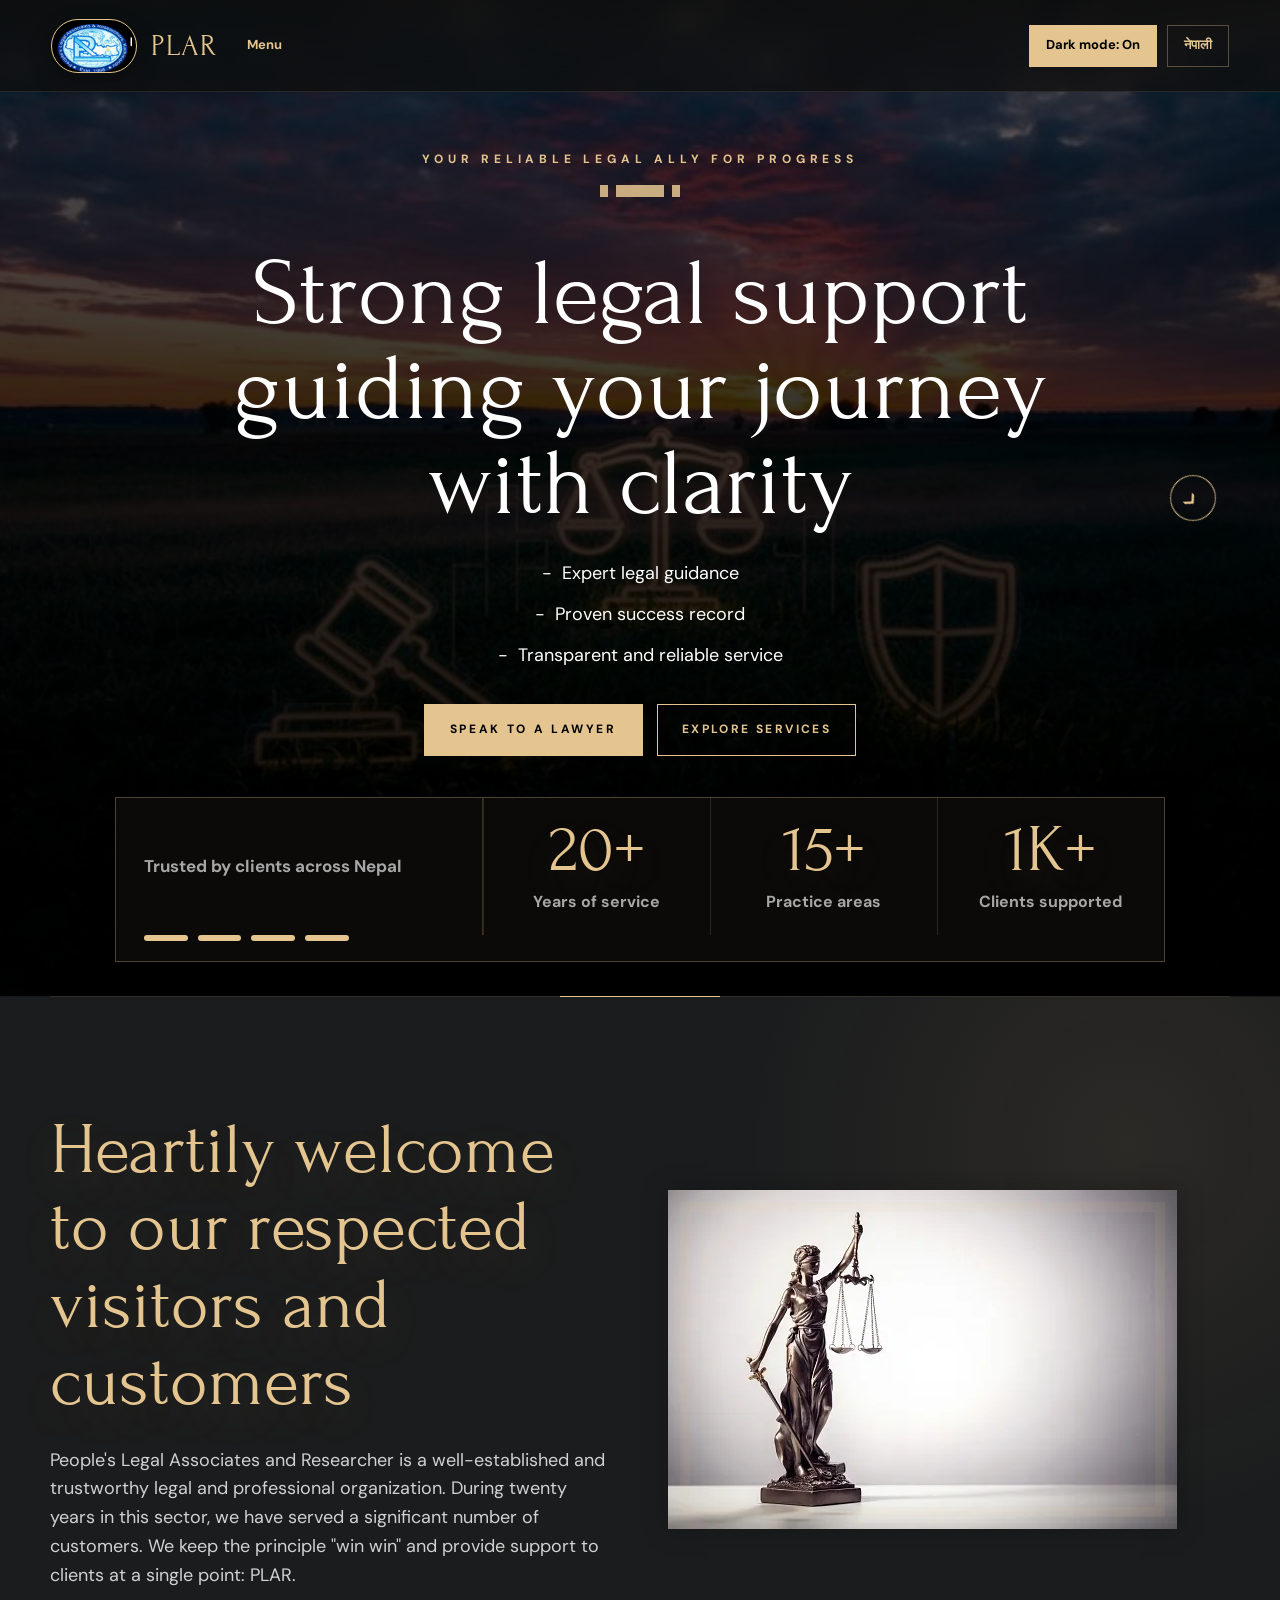
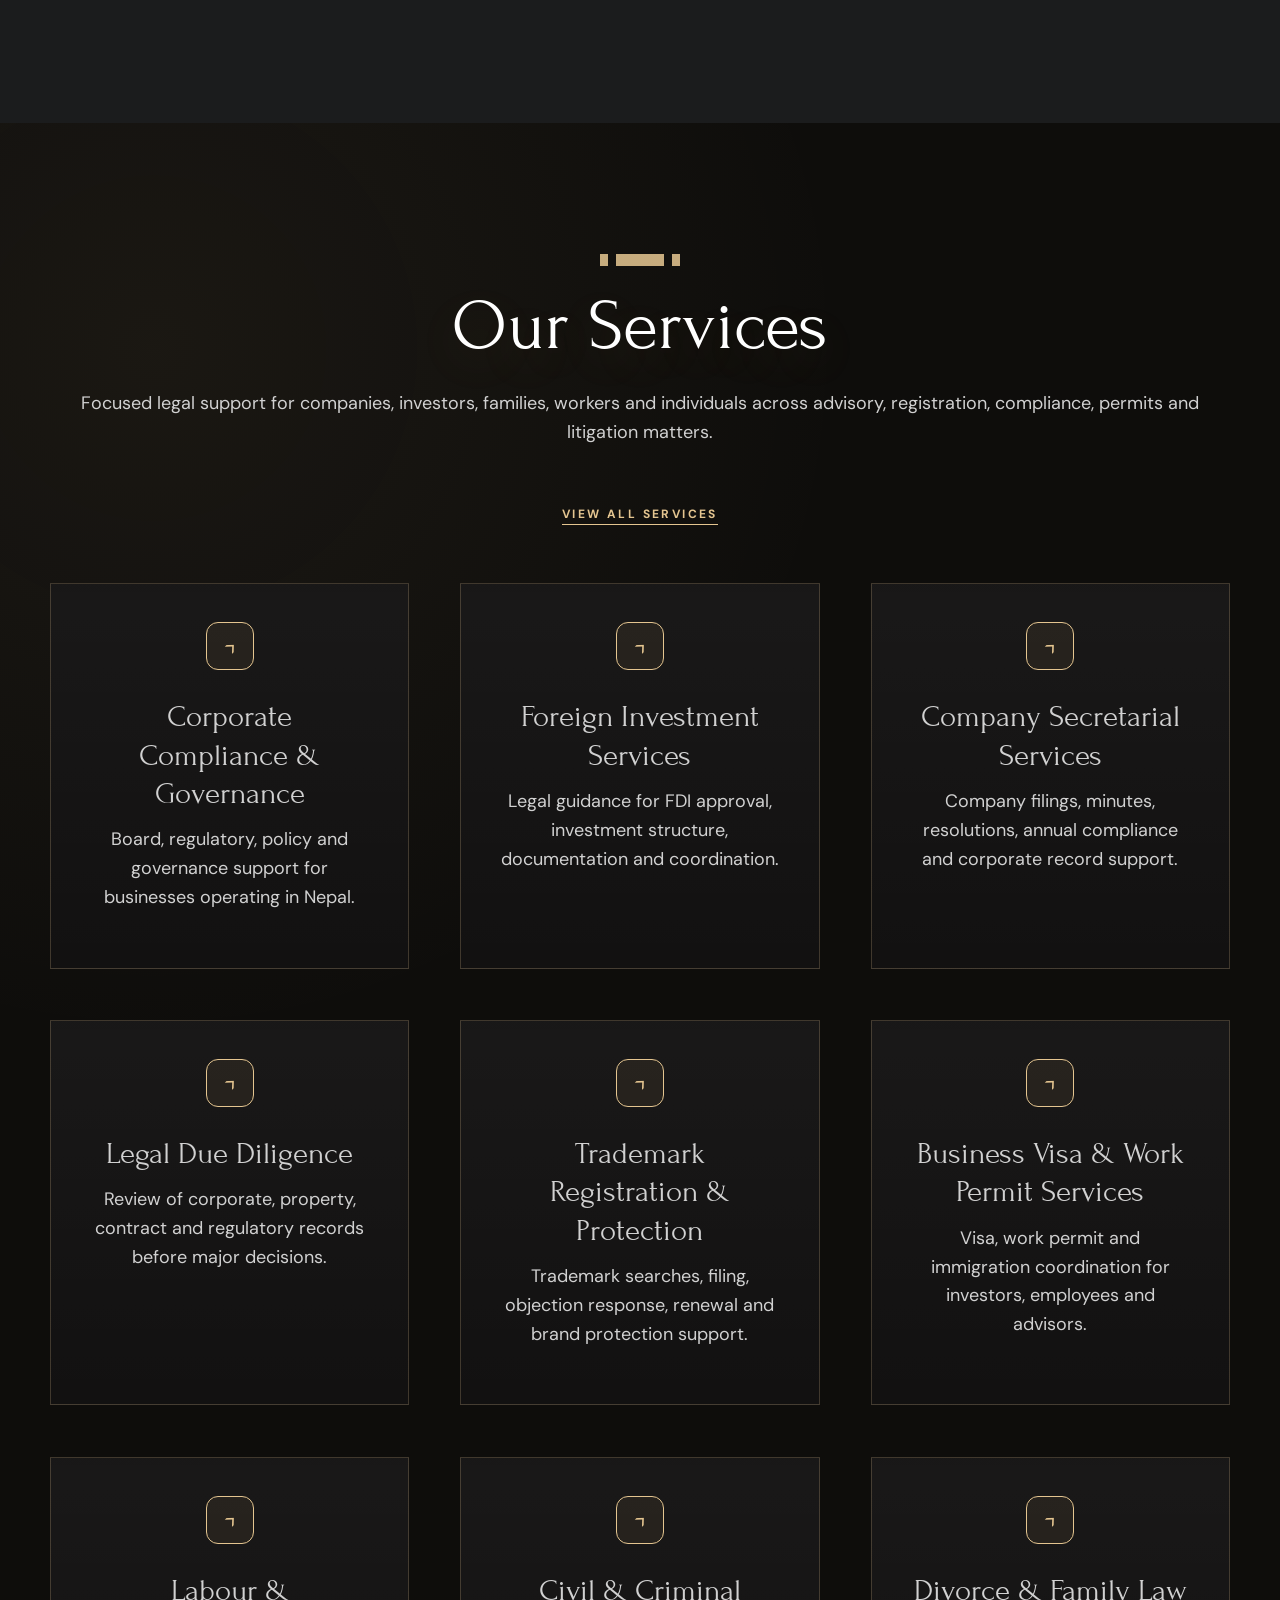
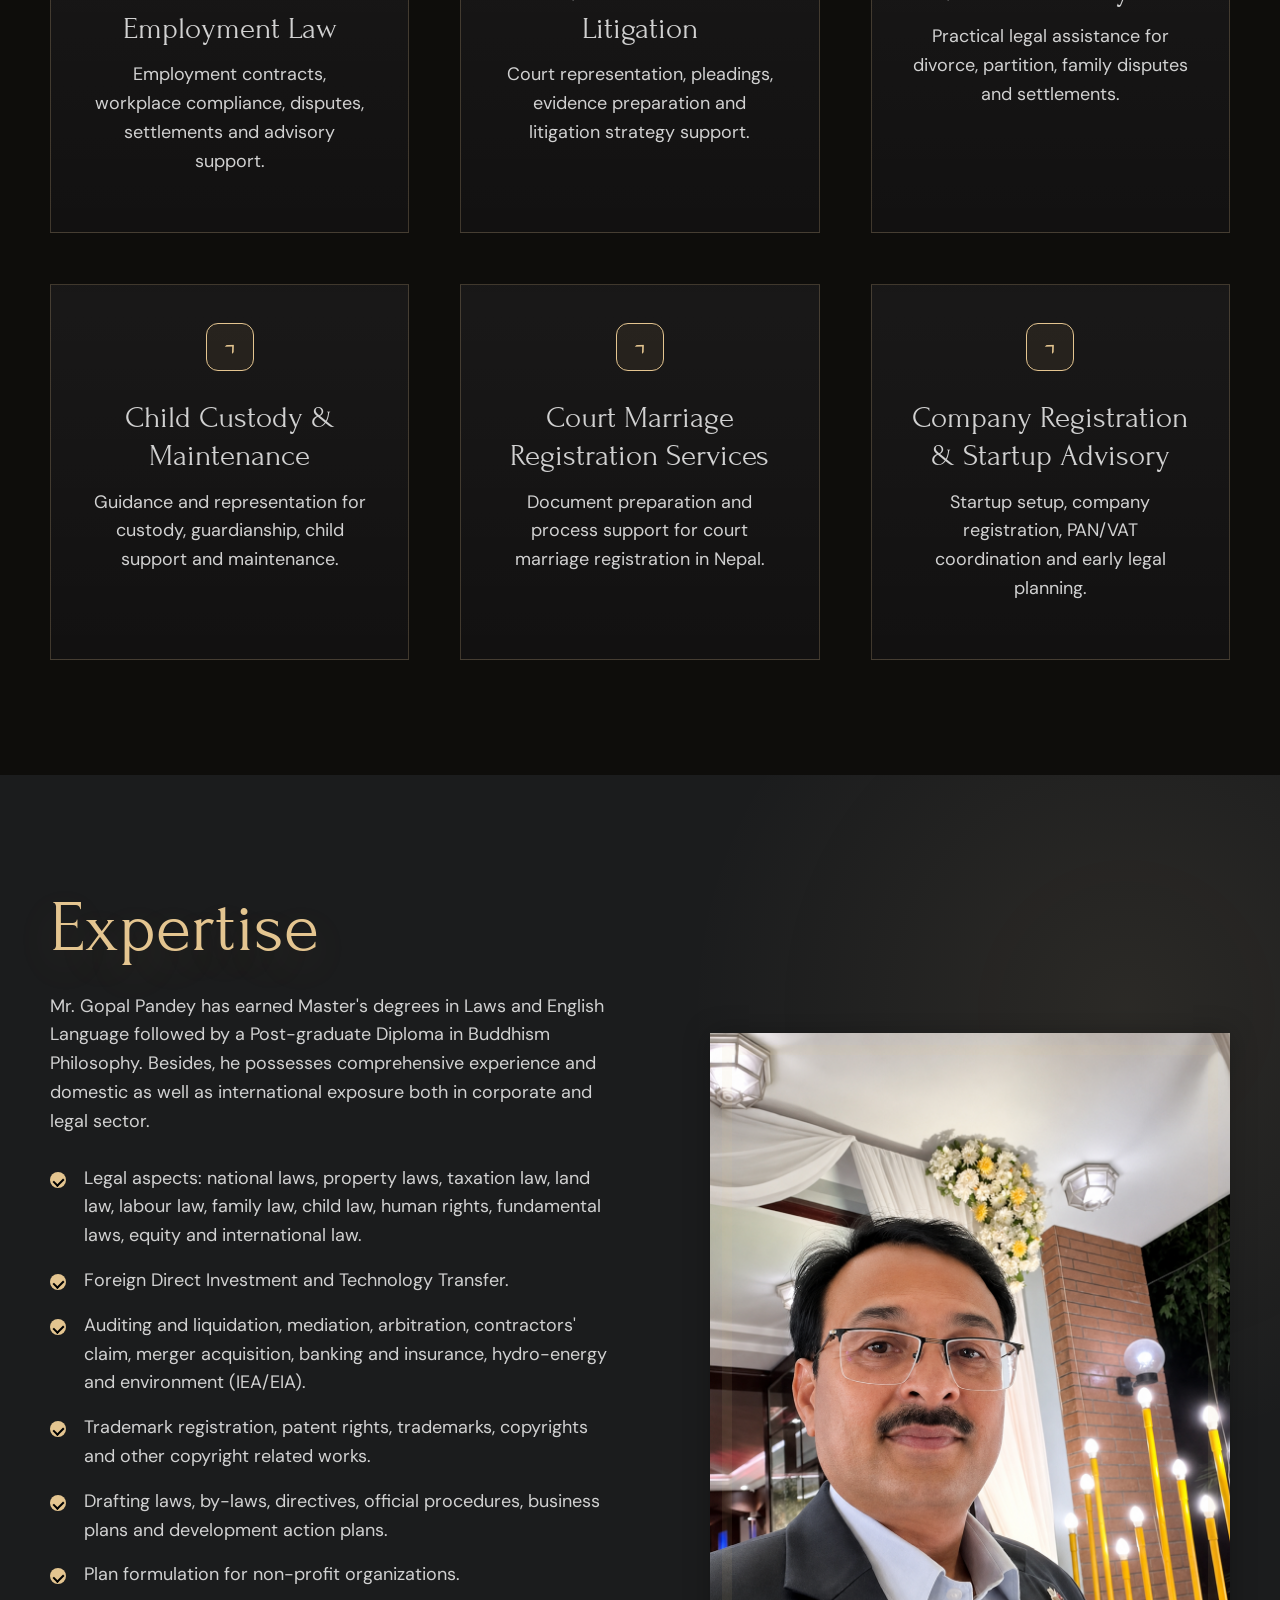
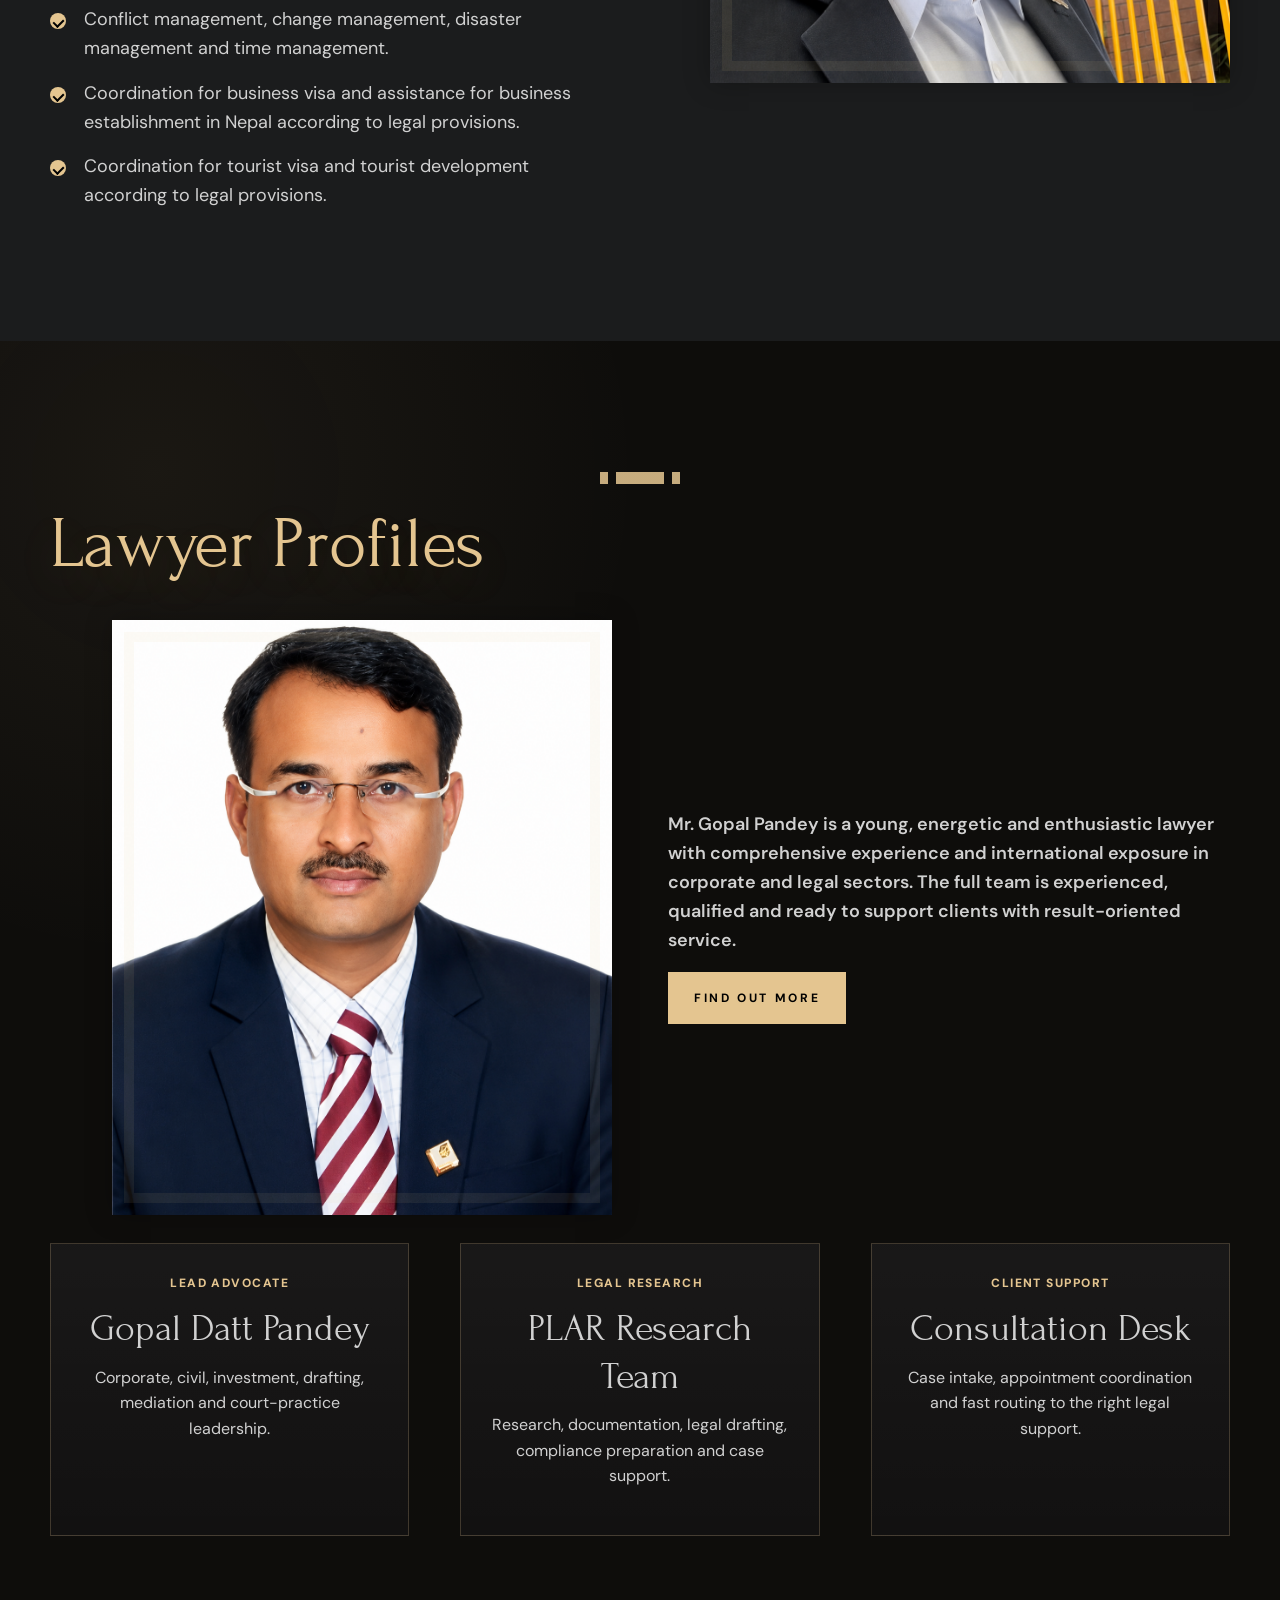
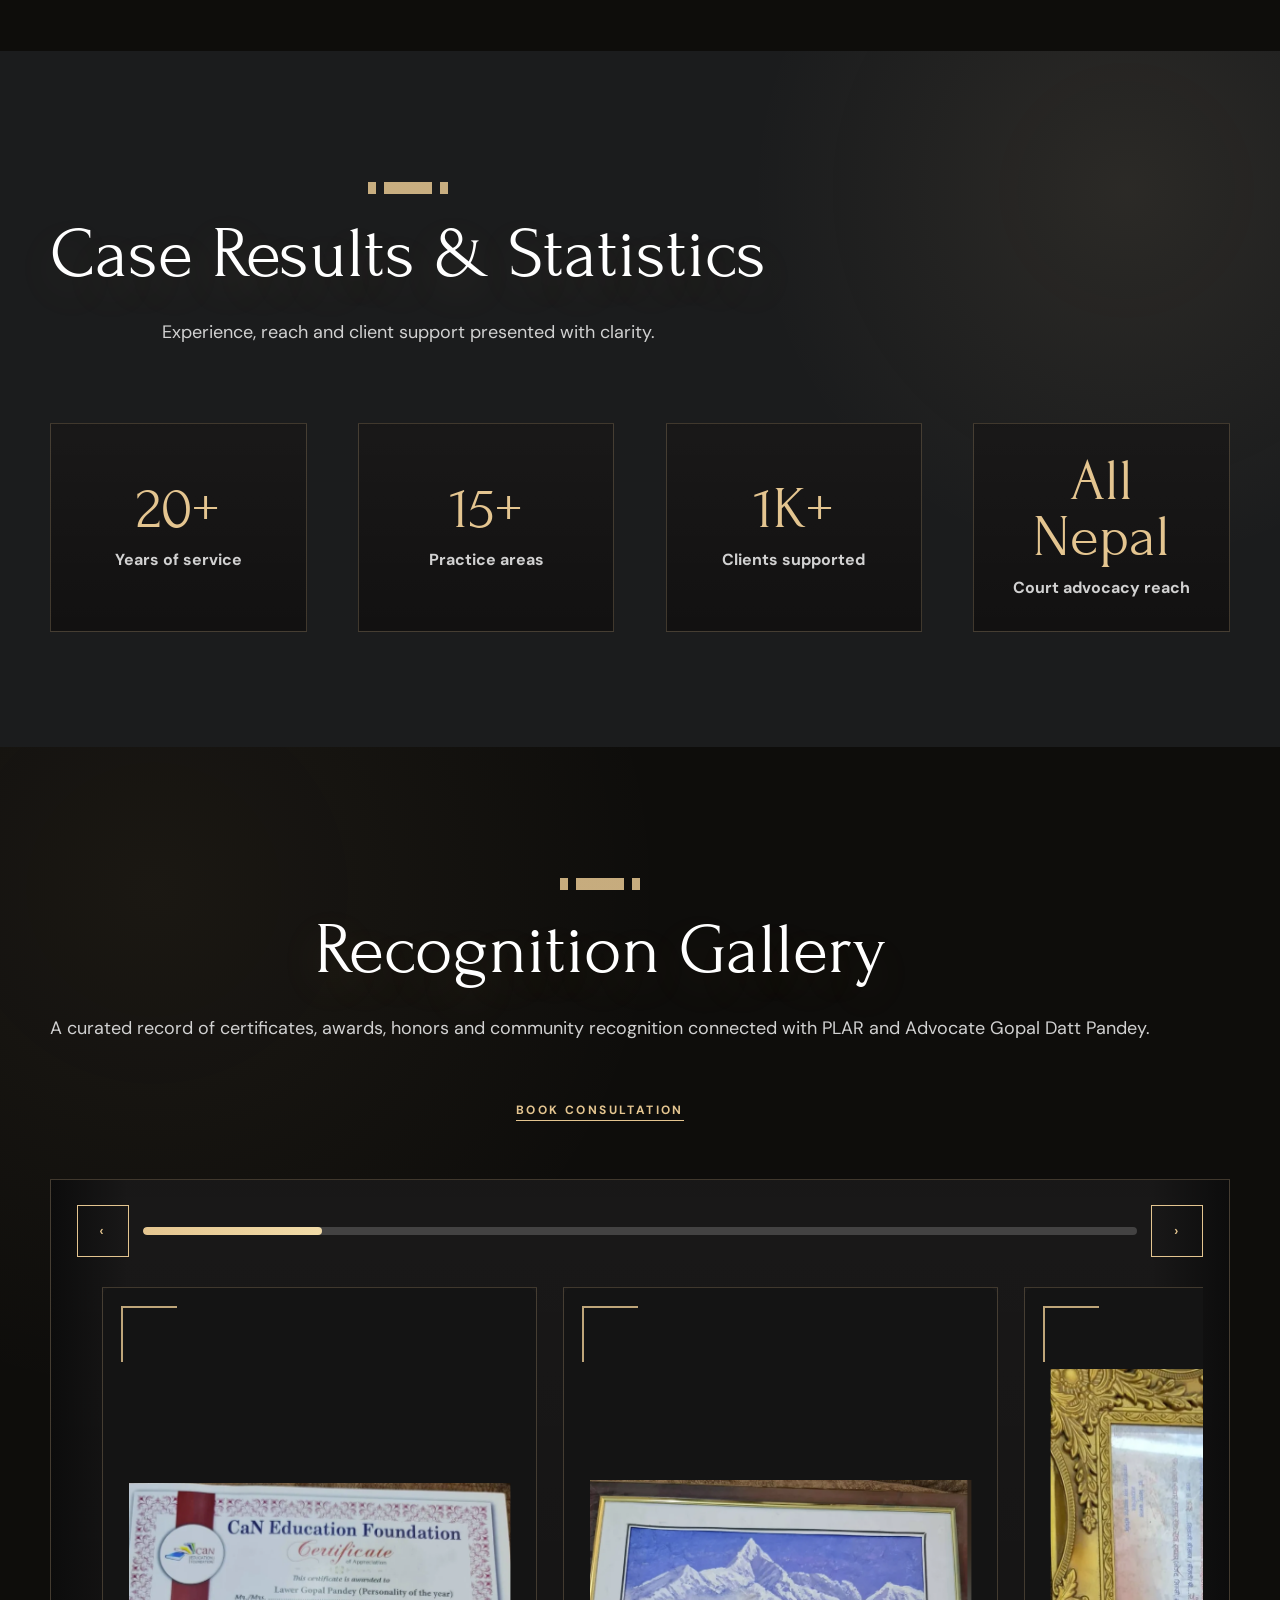
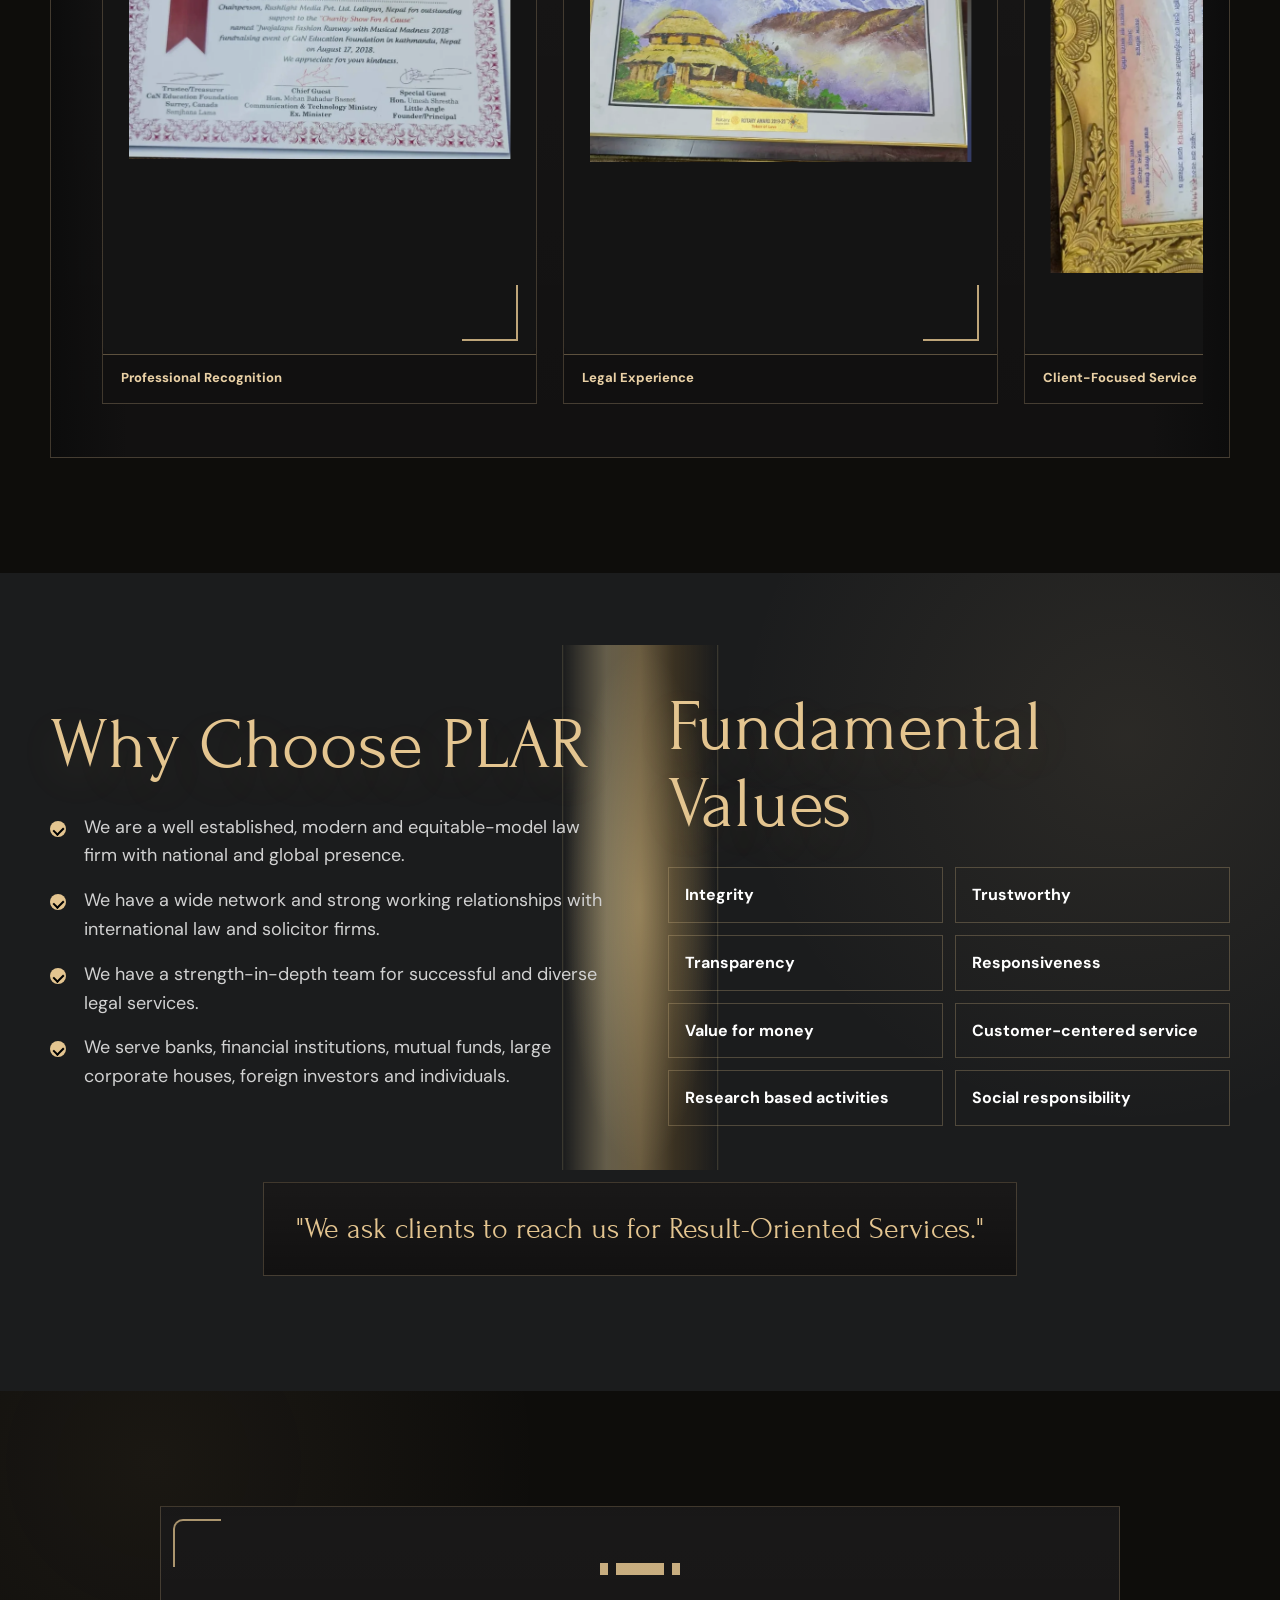
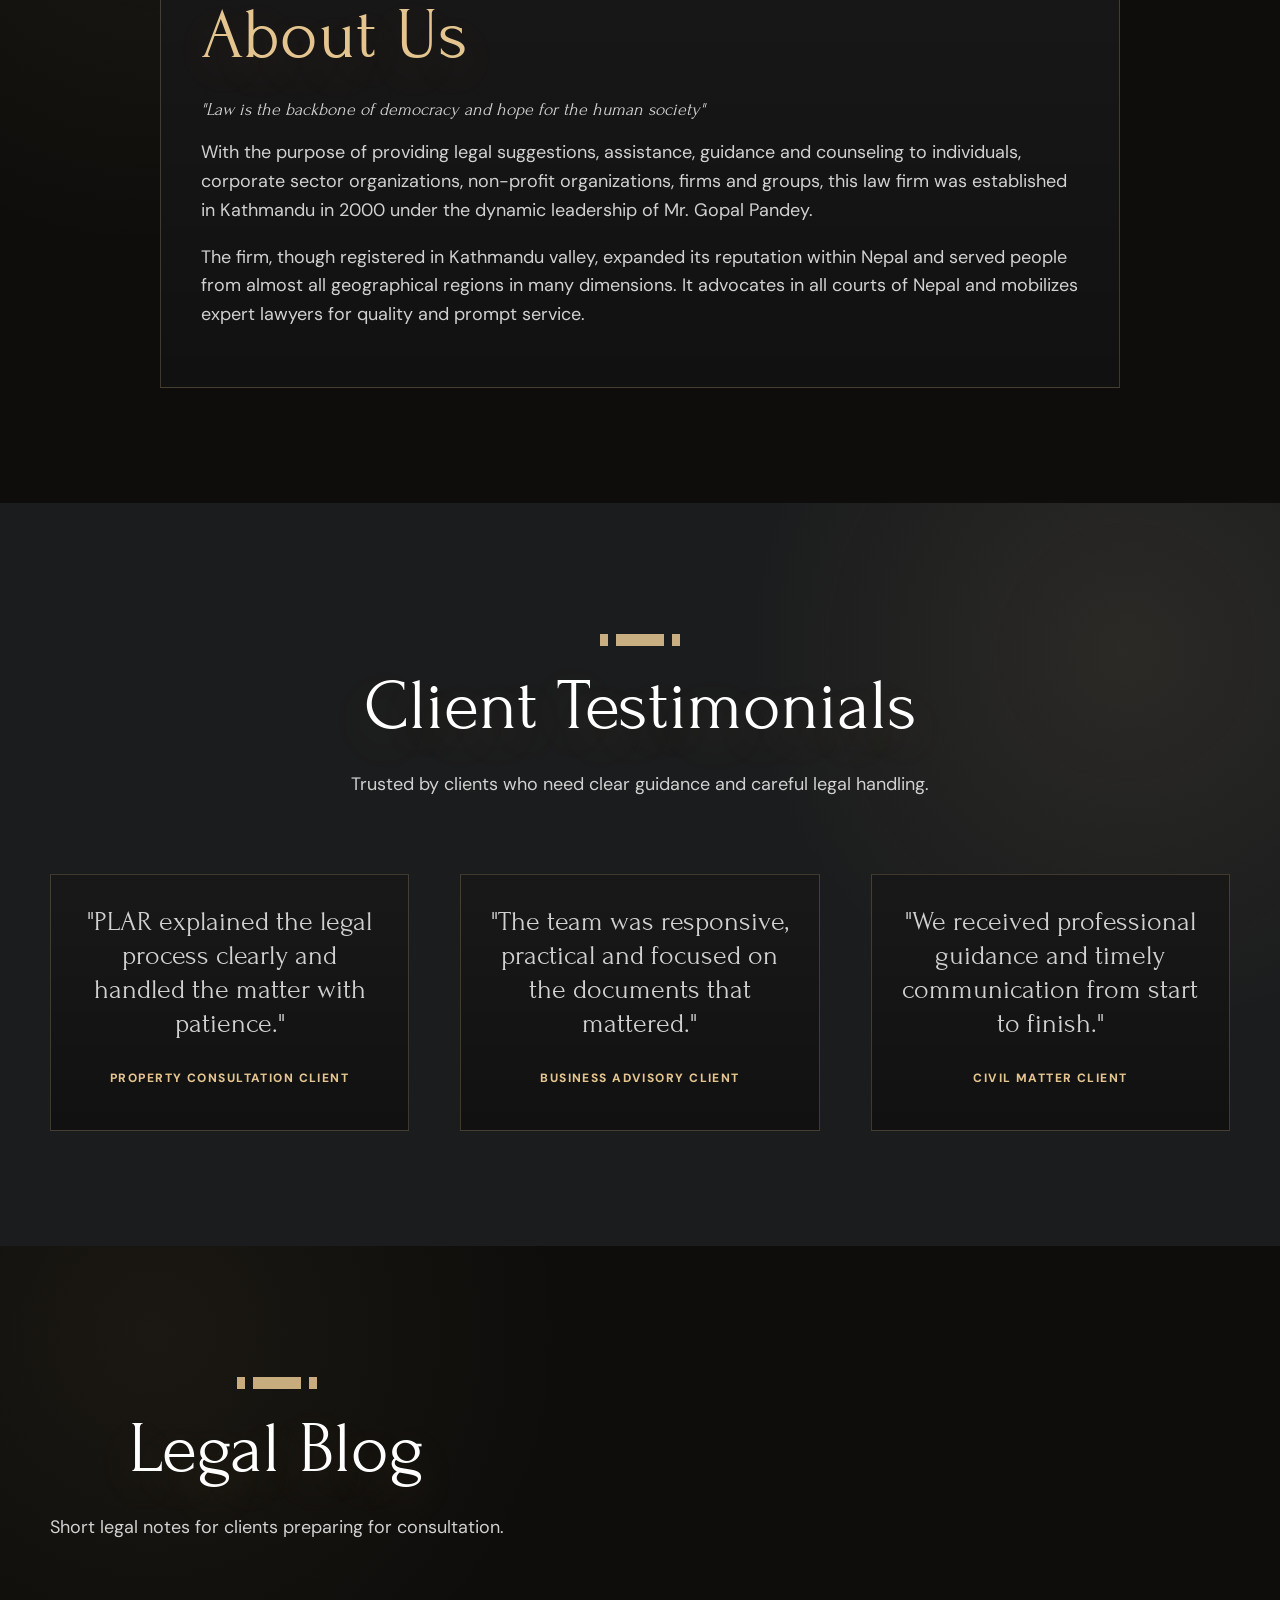
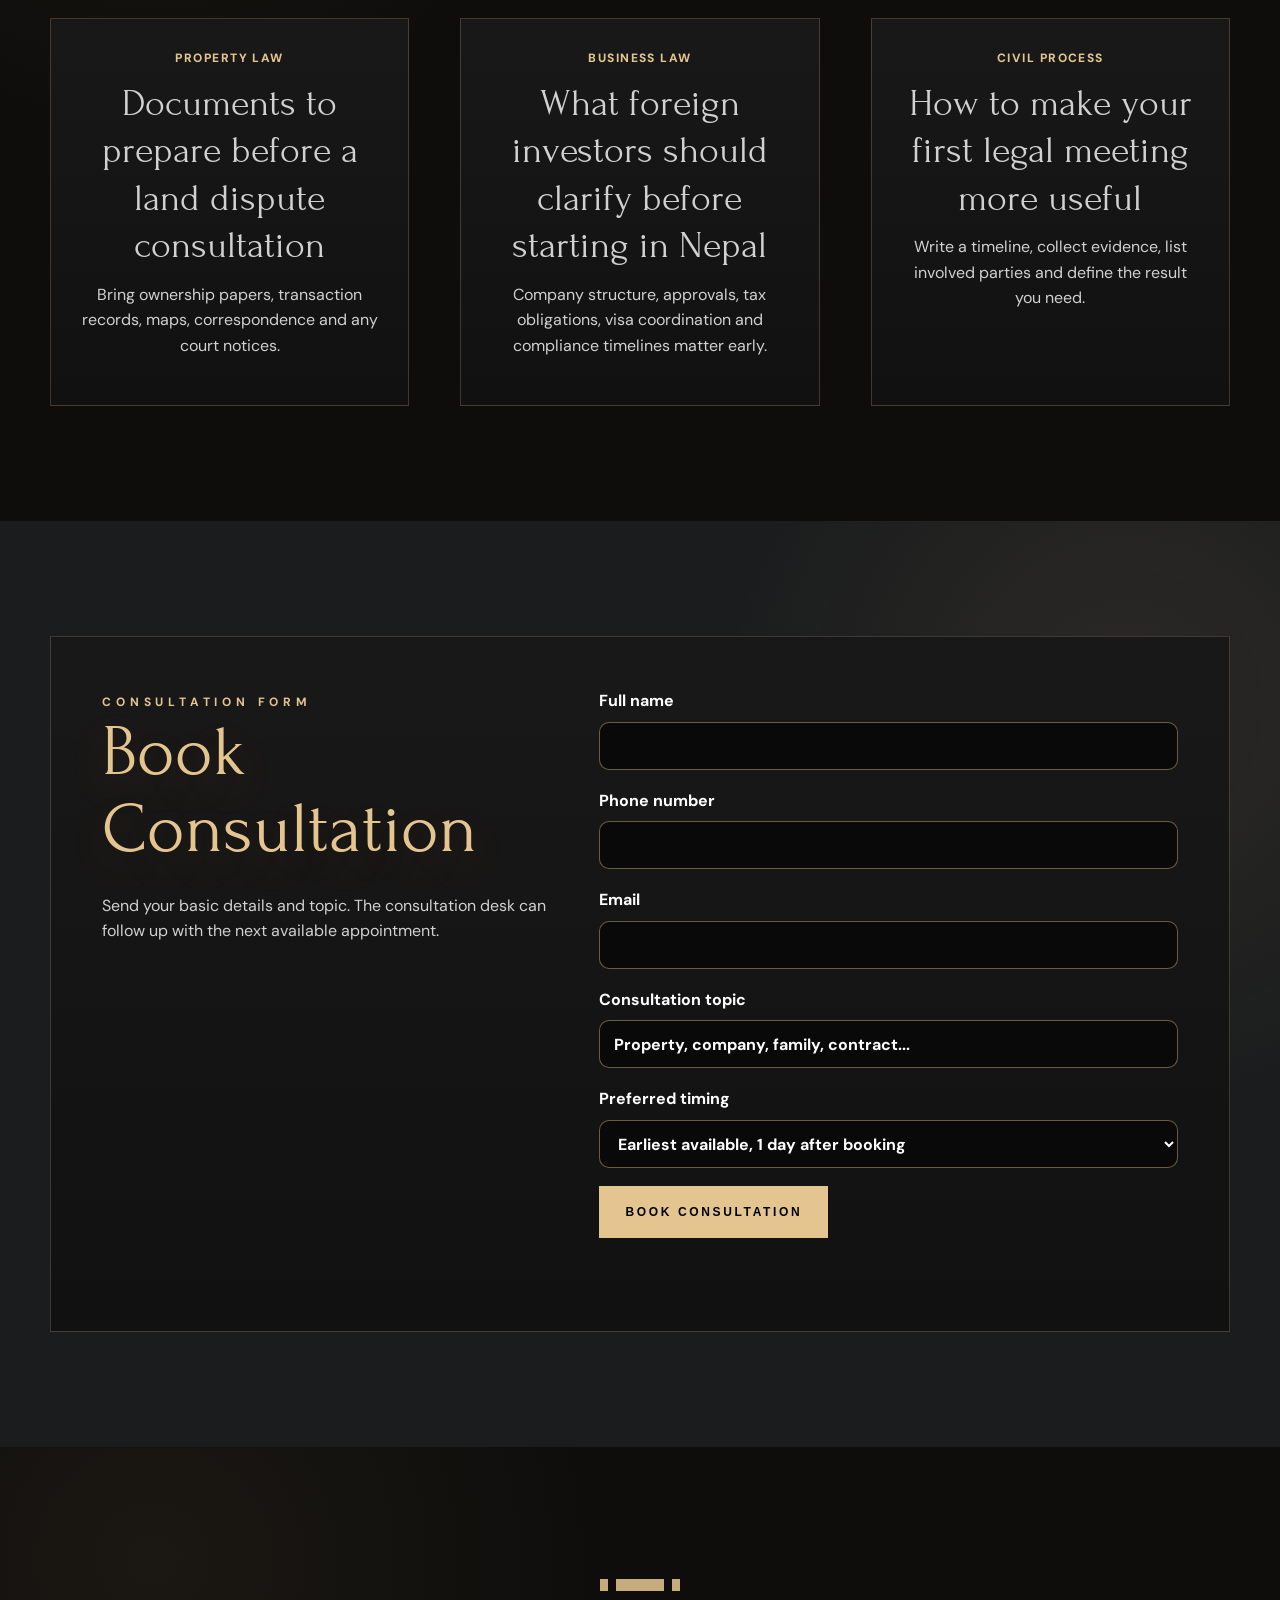
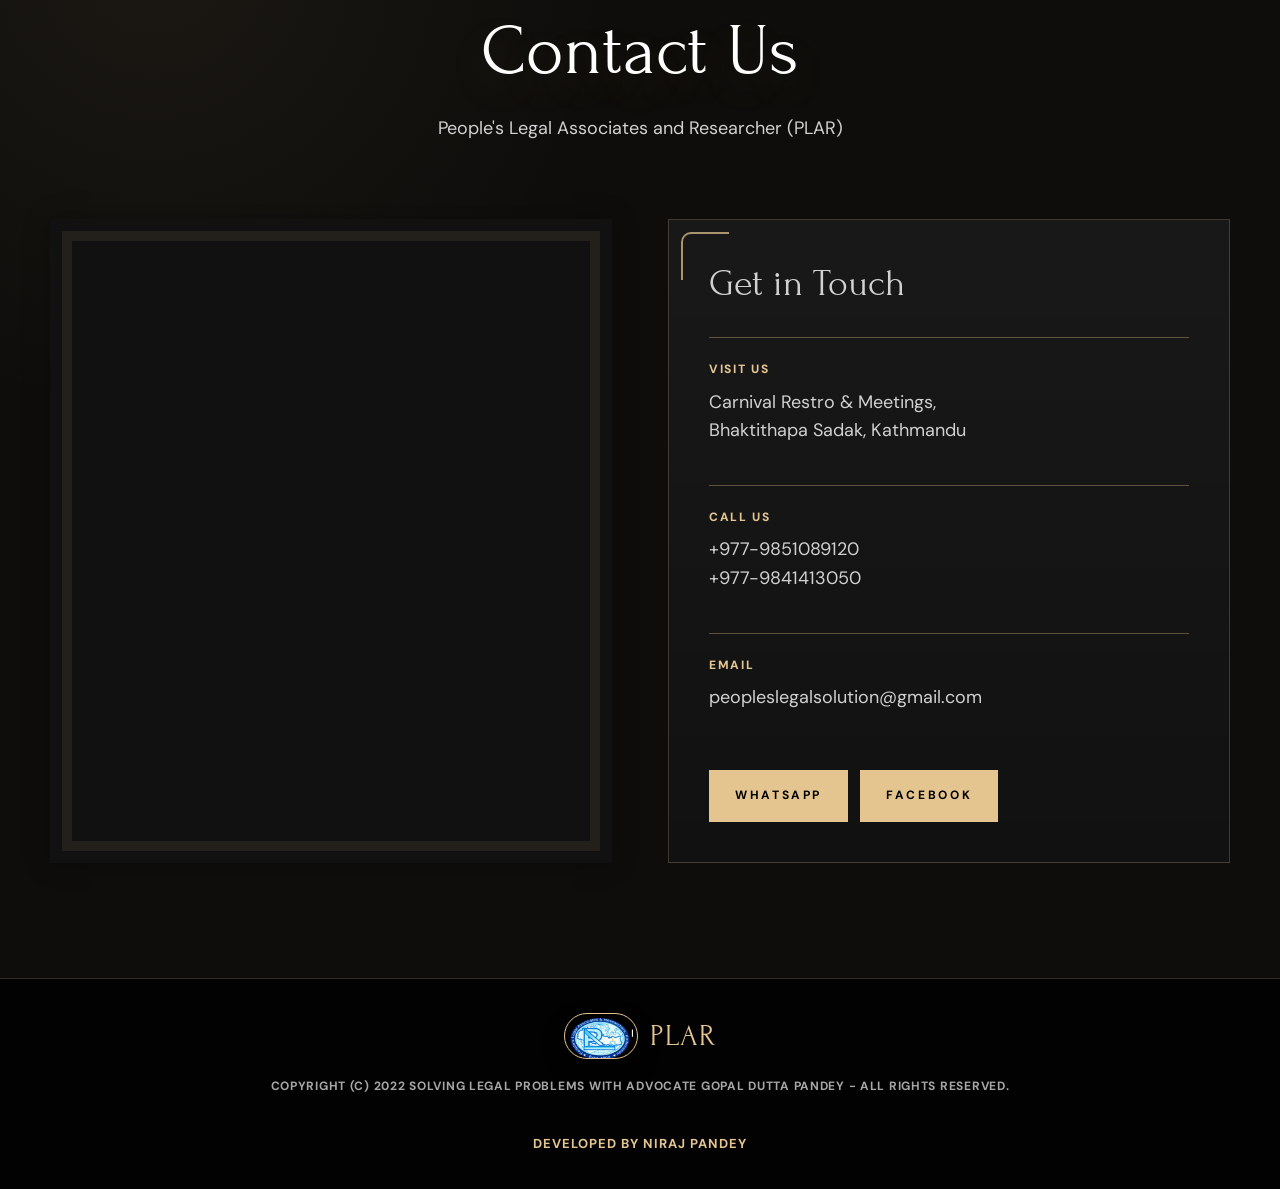
==== index.html @ f38990db "Prevent mobile header hero overlap" ====
<!DOCTYPE html>
<html lang="en">
<head>
  <meta charset="UTF-8">
  <meta name="viewport" content="width=device-width, initial-scale=1.0">
  <title>People's Legal Associates and Researcher</title>
  <link rel="preconnect" href="https://fonts.googleapis.com">
  <link rel="preconnect" href="https://fonts.gstatic.com" crossorigin>
  <link href="https://fonts.googleapis.com/css2?family=DM+Sans:wght@400;700&family=Forum&display=swap" rel="stylesheet">
  <link rel="stylesheet" href="css/legal.css?v=25">
</head>
<body data-theme="dark">
  <header class="site-header">
    <a class="brand" href="#home" aria-label="PLAR home">
      <span class="brand-mark"><img src="public/home/plar-seal-full.png" alt=""></span>
      <span class="brand-text">PLAR</span>
    </a>
    <button class="menu-toggle" type="button" aria-label="Toggle navigation" data-i18n="menu">Menu</button>
    <nav class="site-nav" aria-label="Primary navigation">
      <a href="#home" data-i18n="navHome">Home</a>
      <a href="#services" data-i18n="navServices">Services</a>
      <a href="#expertise" data-i18n="navExpertise">Expertise</a>
      <a href="#results">Results</a>
      <a href="#values" data-i18n="navValues">Values</a>
      <a href="#gallery" data-i18n="navGallery">Gallery</a>
      <a href="#blog">Blog</a>
      <a href="#about" data-i18n="navAbout">About Us</a>
      <a href="consultation.html" data-i18n="navConsultation">Consultation</a>
      <a href="#contact" data-i18n="navContact">Contact Us</a>
    </nav>
    <div class="site-actions" aria-label="Display options">
      <button type="button" class="theme-toggle" data-theme-toggle data-i18n="darkModeOn">Dark mode: On</button>
      <button type="button" class="language-toggle" data-lang-toggle data-i18n="languageButton">नेपाली</button>
      <a class="header-cta" href="consultation.html#booking" data-i18n="bookConsultation">Book Consultation</a>
    </div>
  </header>

  <main id="home">
    <section class="hero section">
      <div class="hero-shell wrap">
        <div class="hero-stage" aria-label="Legal image showcase">
          <img class="hero-slide is-active" src="public/home/1.jpg" alt="Law wallpaper">
          <img class="hero-slide" src="public/home/2.jpg" alt="Court and justice wallpaper">
          <img class="hero-slide" src="public/home/scales-books.jpg" alt="Scales of justice on antique law books">
          <img class="hero-slide" src="public/home/background.jpg" alt="Legal office background">
        </div>
        <div class="hero-scrim" aria-hidden="true"></div>
        <button class="hero-next" type="button" aria-label="Next wallpaper">›</button>
        <div class="hero-content">
          <p class="hero-kicker" data-i18n="heroKicker">Your reliable legal ally for progress</p>
          <h1 data-i18n="heroTitle">Strong legal support guiding your journey with clarity</h1>
          <ul class="hero-points">
            <li data-i18n="heroPointOne">Expert legal guidance</li>
            <li data-i18n="heroPointTwo">Proven success record</li>
            <li data-i18n="heroPointThree">Transparent and reliable service</li>
          </ul>
          <div class="hero-buttons">
            <a class="primary-button" href="consultation.html#booking" data-i18n="speakLawyer">Speak to a Lawyer</a>
            <a class="secondary-button" href="#services" data-i18n="exploreServices">Explore Services</a>
          </div>
        </div>
        <div class="hero-footer">
          <p data-i18n="trustedBy">Trusted by clients across Nepal</p>
          <div class="metric"><strong>20+</strong><span data-i18n="yearsPractice">Years of service</span></div>
          <div class="metric"><strong>15+</strong><span data-i18n="practiceAreas">Practice areas</span></div>
          <div class="metric"><strong>1K+</strong><span data-i18n="clientsServed">Clients supported</span></div>
          <div class="hero-progress" aria-label="Wallpaper position">
            <button type="button" class="is-active" aria-label="Show wallpaper 1"></button>
            <button type="button" aria-label="Show wallpaper 2"></button>
            <button type="button" aria-label="Show wallpaper 3"></button>
            <button type="button" aria-label="Show wallpaper 4"></button>
          </div>
        </div>
      </div>
    </section>

    <div class="wrap gold-line-divider" aria-hidden="true"><span></span></div>

    <section class="welcome section soft-band">
      <div class="wrap split">
        <div>
          <h2 data-i18n="welcomeTitle">Heartily welcome to our respected visitors and customers</h2>
          <p data-i18n="welcomeBody">People's Legal Associates and Researcher is a well-established and trustworthy legal and professional organization. During twenty years in this sector, we have served a significant number of customers. We keep the principle "win win" and provide support to clients at a single point: PLAR.</p>
        </div>
        <img src="public/home/welcome.webp" alt="Welcome at People's Legal Associates and Researcher">
      </div>
    </section>

    <section id="services" class="section">
      <div class="wrap section-head">
        <div>
          <h2 data-i18n="servicesTitle">Our Services</h2>
          <p data-i18n="servicesBody">Focused legal support for companies, investors, families, workers and individuals across advisory, registration, compliance, permits and litigation matters.</p>
        </div>
        <a class="text-link" href="#contact" data-i18n="viewServices">View all services</a>
      </div>
      <div class="wrap service-grid">
        <article>
          <span class="icon-arrow" aria-hidden="true"></span>
          <h3 data-i18n="serviceOneTitle">Corporate Compliance & Governance</h3>
          <p data-i18n="serviceOneBody">Board, regulatory, policy and governance support for businesses operating in Nepal.</p>
        </article>
        <article>
          <span class="icon-arrow" aria-hidden="true"></span>
          <h3 data-i18n="serviceTwoTitle">Foreign Investment Services</h3>
          <p data-i18n="serviceTwoBody">Legal guidance for FDI approval, investment structure, documentation and coordination.</p>
        </article>
        <article>
          <span class="icon-arrow" aria-hidden="true"></span>
          <h3 data-i18n="serviceThreeTitle">Company Secretarial Services</h3>
          <p data-i18n="serviceThreeBody">Company filings, minutes, resolutions, annual compliance and corporate record support.</p>
        </article>
        <article>
          <span class="icon-arrow" aria-hidden="true"></span>
          <h3 data-i18n="serviceFourTitle">Legal Due Diligence</h3>
          <p data-i18n="serviceFourBody">Review of corporate, property, contract and regulatory records before major decisions.</p>
        </article>
        <article>
          <span class="icon-arrow" aria-hidden="true"></span>
          <h3 data-i18n="serviceFiveTitle">Trademark Registration & Protection</h3>
          <p data-i18n="serviceFiveBody">Trademark searches, filing, objection response, renewal and brand protection support.</p>
        </article>
        <article>
          <span class="icon-arrow" aria-hidden="true"></span>
          <h3 data-i18n="serviceSixTitle">Business Visa & Work Permit Services</h3>
          <p data-i18n="serviceSixBody">Visa, work permit and immigration coordination for investors, employees and advisors.</p>
        </article>
        <article>
          <span class="icon-arrow" aria-hidden="true"></span>
          <h3 data-i18n="serviceSevenTitle">Labour & Employment Law</h3>
          <p data-i18n="serviceSevenBody">Employment contracts, workplace compliance, disputes, settlements and advisory support.</p>
        </article>
        <article>
          <span class="icon-arrow" aria-hidden="true"></span>
          <h3 data-i18n="serviceEightTitle">Civil & Criminal Litigation</h3>
          <p data-i18n="serviceEightBody">Court representation, pleadings, evidence preparation and litigation strategy support.</p>
        </article>
        <article>
          <span class="icon-arrow" aria-hidden="true"></span>
          <h3 data-i18n="serviceNineTitle">Divorce & Family Law</h3>
          <p data-i18n="serviceNineBody">Practical legal assistance for divorce, partition, family disputes and settlements.</p>
        </article>
        <article>
          <span class="icon-arrow" aria-hidden="true"></span>
          <h3 data-i18n="serviceTenTitle">Child Custody & Maintenance</h3>
          <p data-i18n="serviceTenBody">Guidance and representation for custody, guardianship, child support and maintenance.</p>
        </article>
        <article>
          <span class="icon-arrow" aria-hidden="true"></span>
          <h3 data-i18n="serviceElevenTitle">Court Marriage Registration Services</h3>
          <p data-i18n="serviceElevenBody">Document preparation and process support for court marriage registration in Nepal.</p>
        </article>
        <article>
          <span class="icon-arrow" aria-hidden="true"></span>
          <h3 data-i18n="serviceTwelveTitle">Company Registration & Startup Advisory</h3>
          <p data-i18n="serviceTwelveBody">Startup setup, company registration, PAN/VAT coordination and early legal planning.</p>
        </article>
      </div>
    </section>

    <section id="expertise" class="section soft-band">
      <div class="wrap expert-layout">
        <div>
          <h2 data-i18n="expertiseTitle">Expertise</h2>
          <p data-i18n="expertiseBody">Mr. Gopal Pandey has earned Master's degrees in Laws and English Language followed by a Post-graduate Diploma in Buddhism Philosophy. Besides, he possesses comprehensive experience and domestic as well as international exposure both in corporate and legal sector.</p>
          <ul class="check-list">
            <li data-i18n="expertiseOne">Legal aspects: national laws, property laws, taxation law, land law, labour law, family law, child law, human rights, fundamental laws, equity and international law.</li>
            <li data-i18n="expertiseTwo">Foreign Direct Investment and Technology Transfer.</li>
            <li data-i18n="expertiseThree">Auditing and liquidation, mediation, arbitration, contractors' claim, merger acquisition, banking and insurance, hydro-energy and environment (IEA/EIA).</li>
            <li data-i18n="expertiseFour">Trademark registration, patent rights, trademarks, copyrights and other copyright related works.</li>
            <li data-i18n="expertiseFive">Drafting laws, by-laws, directives, official procedures, business plans and development action plans.</li>
            <li data-i18n="expertiseSix">Plan formulation for non-profit organizations.</li>
            <li data-i18n="expertiseSeven">Conflict management, change management, disaster management and time management.</li>
            <li data-i18n="expertiseEight">Coordination for business visa and assistance for business establishment in Nepal according to legal provisions.</li>
            <li data-i18n="expertiseNine">Coordination for tourist visa and tourist development according to legal provisions.</li>
          </ul>
        </div>
        <img class="profile-photo" src="public/home/gopal-pandey-profile.png" alt="Mr. Gopal Pandey">
      </div>
    </section>

    <section class="section lawyer-section">
      <div class="wrap">
        <h2 data-i18n="lawyerTitle">Lawyer Profiles</h2>
        <div class="lawyer-layout">
          <img src="public/home/gopal-hero.png" alt="Lawyer portrait">
          <div>
            <p data-i18n="lawyerBody">Mr. Gopal Pandey is a young, energetic and enthusiastic lawyer with comprehensive experience and international exposure in corporate and legal sectors. The full team is experienced, qualified and ready to support clients with result-oriented service.</p>
            <a class="dark-button" href="#about" data-i18n="findMore">Find Out More</a>
          </div>
        </div>
        <div class="profile-grid">
          <article>
            <span data-i18n="profileOneRole">Lead Advocate</span>
            <h3>Gopal Datt Pandey</h3>
            <p data-i18n="profileOneBody">Corporate, civil, investment, drafting, mediation and court-practice leadership.</p>
          </article>
          <article>
            <span data-i18n="profileTwoRole">Legal Research</span>
            <h3 data-i18n="profileTwoName">PLAR Research Team</h3>
            <p data-i18n="profileTwoBody">Research, documentation, legal drafting, compliance preparation and case support.</p>
          </article>
          <article>
            <span data-i18n="profileThreeRole">Client Support</span>
            <h3 data-i18n="profileThreeName">Consultation Desk</h3>
            <p data-i18n="profileThreeBody">Case intake, appointment coordination and fast routing to the right legal support.</p>
          </article>
        </div>
      </div>
    </section>

    <section id="results" class="section results-section">
      <div class="wrap section-head">
        <div>
          <h2 data-i18n="resultsTitle">Case Results & Statistics</h2>
          <p data-i18n="resultsBody">Experience, reach and client support presented with clarity.</p>
        </div>
      </div>
      <div class="wrap results-grid">
        <article><strong>20+</strong><span data-i18n="yearsPractice">Years of service</span></article>
        <article><strong>15+</strong><span data-i18n="practiceAreas">Practice areas</span></article>
        <article><strong>1K+</strong><span data-i18n="clientsServed">Clients supported</span></article>
        <article><strong data-i18n="allNepal">All Nepal</strong><span data-i18n="courtReach">Court advocacy reach</span></article>
      </div>
    </section>

    <section id="gallery" class="section soft-band gallery-section">
      <div class="wrap section-head">
        <div>
          <h2 data-i18n="galleryTitle">Recognition Gallery</h2>
          <p data-i18n="galleryBody">A curated record of certificates, awards, honors and community recognition connected with PLAR and Advocate Gopal Datt Pandey.</p>
        </div>
        <a class="text-link" href="consultation.html#booking" data-i18n="bookConsultation">Book Consultation</a>
      </div>
      <div class="wrap gallery-library">
        <div class="gallery-toolbar" aria-label="Certificate gallery controls">
          <button class="gallery-control" type="button" data-gallery-prev aria-label="Previous certificate">‹</button>
          <div class="gallery-rail" aria-hidden="true"><span></span></div>
          <button class="gallery-control" type="button" data-gallery-next aria-label="Next certificate">›</button>
        </div>
        <div class="gallery-grid" data-gallery-track>
          <figure class="gallery-card">
            <img src="public/expertise/Screenshot%202026-06-01%20141156.png" alt="PLAR gallery image">
            <figcaption data-i18n="galleryOne">Professional Recognition</figcaption>
          </figure>
          <figure class="gallery-card">
            <img src="public/expertise/Screenshot%202026-06-01%20141212.png" alt="PLAR gallery image">
            <figcaption data-i18n="galleryTwo">Legal Experience</figcaption>
          </figure>
          <figure class="gallery-card">
            <img src="public/expertise/Screenshot%202026-06-01%20141230.png" alt="PLAR gallery image">
            <figcaption data-i18n="galleryThree">Client-Focused Service</figcaption>
          </figure>
          <figure class="gallery-card">
            <img src="public/expertise/Screenshot%202026-06-01%20141250.png" alt="PLAR gallery image">
            <figcaption data-i18n="galleryFour">Court Practice</figcaption>
          </figure>
          <figure class="gallery-card">
            <img src="public/expertise/Screenshot%202026-06-01%20141303.png" alt="PLAR gallery image">
            <figcaption data-i18n="galleryFive">Legal Advisory</figcaption>
          </figure>
          <figure class="gallery-card">
            <img src="public/expertise/Screenshot%202026-06-01%20141314.png" alt="PLAR gallery image">
            <figcaption data-i18n="gallerySix">Research and Drafting</figcaption>
          </figure>
          <figure class="gallery-card">
            <img src="public/expertise/Screenshot%202026-06-01%20141357.png" alt="PLAR gallery image">
            <figcaption data-i18n="gallerySeven">Corporate Support</figcaption>
          </figure>
          <figure class="gallery-card">
            <img src="public/expertise/Screenshot%202026-06-01%20141414.png" alt="PLAR gallery image">
            <figcaption data-i18n="galleryEight">Community Trust</figcaption>
          </figure>
          <figure class="gallery-card">
            <img src="public/expertise/Screenshot%202026-06-01%20141444.png" alt="PLAR gallery image">
            <figcaption data-i18n="galleryNine">Professional Exposure</figcaption>
          </figure>
          <figure class="gallery-card">
            <img src="public/expertise/Screenshot%202026-06-01%20141156.png" alt="PLAR gallery image">
            <figcaption data-i18n="galleryTwelve">PLAR Expertise</figcaption>
          </figure>
        </div>
      </div>
    </section>

    <section id="values" class="section">
      <div class="wrap values-grid">
        <div>
          <h2 data-i18n="whyTitle">Why Choose PLAR</h2>
          <ul class="check-list">
            <li data-i18n="whyOne">We are a well established, modern and equitable-model law firm with national and global presence.</li>
            <li data-i18n="whyTwo">We have a wide network and strong working relationships with international law and solicitor firms.</li>
            <li data-i18n="whyThree">We have a strength-in-depth team for successful and diverse legal services.</li>
            <li data-i18n="whyFour">We serve banks, financial institutions, mutual funds, large corporate houses, foreign investors and individuals.</li>
          </ul>
        </div>
        <div>
          <h2 data-i18n="valuesTitle">Fundamental Values</h2>
          <div class="value-tags">
            <span data-i18n="valueIntegrity">Integrity</span>
            <span data-i18n="valueTrust">Trustworthy</span>
            <span data-i18n="valueTransparency">Transparency</span>
            <span data-i18n="valueResponsiveness">Responsiveness</span>
            <span data-i18n="valueMoney">Value for money</span>
            <span data-i18n="valueCustomer">Customer-centered service</span>
            <span data-i18n="valueResearch">Research based activities</span>
            <span data-i18n="valueSocial">Social responsibility</span>
          </div>
        </div>
      </div>
      <p class="quote" data-i18n="quote">"We ask clients to reach us for Result-Oriented Services."</p>
    </section>

    <section id="about" class="section soft-band">
      <div class="wrap about-panel">
        <h2 data-i18n="aboutTitle">About Us</h2>
        <p class="lead" data-i18n="aboutLead">"Law is the backbone of democracy and hope for the human society"</p>
        <p data-i18n="aboutBodyOne">With the purpose of providing legal suggestions, assistance, guidance and counseling to individuals, corporate sector organizations, non-profit organizations, firms and groups, this law firm was established in Kathmandu in 2000 under the dynamic leadership of Mr. Gopal Pandey.</p>
        <p data-i18n="aboutBodyTwo">The firm, though registered in Kathmandu valley, expanded its reputation within Nepal and served people from almost all geographical regions in many dimensions. It advocates in all courts of Nepal and mobilizes expert lawyers for quality and prompt service.</p>
      </div>
    </section>

    <section id="testimonials" class="section testimonials-section">
      <div class="wrap section-head centered">
        <div>
          <h2 data-i18n="testimonialsTitle">Client Testimonials</h2>
          <p data-i18n="testimonialsBody">Trusted by clients who need clear guidance and careful legal handling.</p>
        </div>
      </div>
      <div class="wrap testimonial-grid">
        <article>
          <p data-i18n="testimonialOne">"PLAR explained the legal process clearly and handled the matter with patience."</p>
          <span data-i18n="testimonialOneClient">Property consultation client</span>
        </article>
        <article>
          <p data-i18n="testimonialTwo">"The team was responsive, practical and focused on the documents that mattered."</p>
          <span data-i18n="testimonialTwoClient">Business advisory client</span>
        </article>
        <article>
          <p data-i18n="testimonialThree">"We received professional guidance and timely communication from start to finish."</p>
          <span data-i18n="testimonialThreeClient">Civil matter client</span>
        </article>
      </div>
    </section>

    <section id="blog" class="section soft-band blog-section">
      <div class="wrap section-head">
        <div>
          <h2 data-i18n="blogTitle">Legal Blog</h2>
          <p data-i18n="blogBody">Short legal notes for clients preparing for consultation.</p>
        </div>
      </div>
      <div class="wrap blog-grid">
        <article>
          <span data-i18n="blogOneCategory">Property Law</span>
          <h3 data-i18n="blogOneTitle">Documents to prepare before a land dispute consultation</h3>
          <p data-i18n="blogOneBody">Bring ownership papers, transaction records, maps, correspondence and any court notices.</p>
        </article>
        <article>
          <span data-i18n="blogTwoCategory">Business Law</span>
          <h3 data-i18n="blogTwoTitle">What foreign investors should clarify before starting in Nepal</h3>
          <p data-i18n="blogTwoBody">Company structure, approvals, tax obligations, visa coordination and compliance timelines matter early.</p>
        </article>
        <article>
          <span data-i18n="blogThreeCategory">Civil Process</span>
          <h3 data-i18n="blogThreeTitle">How to make your first legal meeting more useful</h3>
          <p data-i18n="blogThreeBody">Write a timeline, collect evidence, list involved parties and define the result you need.</p>
        </article>
      </div>
    </section>

    <section id="consultation" class="section consultation-strip">
      <div class="wrap consultation-home-grid">
        <div>
          <span class="page-kicker" data-i18n="consultationFormKicker">Consultation Form</span>
          <h2 data-i18n="bookConsultation">Book Consultation</h2>
          <p data-i18n="consultationFormBody">Send your basic details and topic. The consultation desk can follow up with the next available appointment.</p>
        </div>
        <form id="homeConsultationForm" class="smart-form">
          <label><span data-i18n="fullName">Full name</span><input name="name" type="text" autocomplete="name" required></label>
          <label><span data-i18n="phone">Phone number</span><input name="phone" type="tel" autocomplete="tel" required></label>
          <label><span data-i18n="email">Email</span><input name="email" type="email" autocomplete="email"></label>
          <label><span data-i18n="topic">Consultation topic</span><input name="topic" type="text" placeholder="Property, company, family, contract..." data-i18n-placeholder="homeTopicPlaceholder" required></label>
          <label>
            <span data-i18n="timing">Preferred timing</span>
            <select name="timing" required>
              <option data-i18n="timingOne">Earliest available, 1 day after booking</option>
              <option data-i18n="timingTwo">2 days after booking</option>
            </select>
          </label>
          <button class="dark-button form-button" type="submit" data-i18n="bookConsultation">Book Consultation</button>
          <p id="homeConsultationStatus" class="form-status" role="status"></p>
        </form>
      </div>
    </section>

    <section id="contact" class="section contact-section">
      <div class="wrap section-head centered">
        <div>
          <h2 data-i18n="contactTitle">Contact Us</h2>
          <p data-i18n="contactSubtitle">People's Legal Associates and Researcher (PLAR)</p>
        </div>
      </div>
      <div class="wrap contact-grid">
        <div class="map-frame">
          <iframe title="PLAR location map" src="https://www.google.com/maps/embed?pb=!1m18!1m12!1m3!1d3532.8195694909573!2d85.32706927636694!3d27.69197097619139!2m3!1f0!2f0!3f0!3m2!1i1024!2i768!4f13.1!3m3!1m2!1s0x39eb198c602efac1%3A0xe7447a457c28b6ac!2sCarnival%20Restro%20%26%20Meetings!5e0!3m2!1sen!2snp!4v1770906573747!5m2!1sen!2snp" loading="lazy" referrerpolicy="no-referrer-when-downgrade"></iframe>
        </div>
        <div class="contact-card">
          <h3 data-i18n="getTouch">Get in Touch</h3>
          <div class="contact-item">
            <span data-i18n="visitUs">Visit Us</span>
            <p data-i18n="address">Carnival Restro & Meetings,<br>Bhaktithapa Sadak, Kathmandu</p>
          </div>
          <div class="contact-item">
            <span data-i18n="callUs">Call Us</span>
            <p><a href="tel:+9779851089120">+977-9851089120</a><br><a href="tel:+9779841413050">+977-9841413050</a></p>
          </div>
          <div class="contact-item">
            <span data-i18n="email">Email</span>
            <p><a href="mailto:peopleslegalsolution@gmail.com">peopleslegalsolution@gmail.com</a></p>
          </div>
          <div class="contact-actions">
            <a class="dark-button" href="https://api.whatsapp.com/send/?phone=9779851089120&text&type=phone_number&app_absent=0" target="_blank" rel="noopener noreferrer" aria-label="Message PLAR on WhatsApp at 9851089120">WhatsApp</a>
            <a class="dark-button blue" href="https://www.facebook.com/gopal.panday" target="_blank" rel="noopener noreferrer">Facebook</a>
          </div>
        </div>
      </div>
    </section>
  </main>

  <footer class="footer">
    <div class="wrap">
      <a class="footer-brand" href="#home" aria-label="PLAR home">
        <span class="brand-mark"><img src="public/home/plar-seal-full.png" alt=""></span>
        <span class="brand-text">PLAR</span>
      </a>
      <p data-i18n="copyright">Copyright (c) 2022 SOLVING LEGAL PROBLEMS WITH ADVOCATE GOPAL DUTTA PANDEY - All Rights Reserved.</p>
      <p class="developer-credit" data-i18n="developerCredit">Developed by Niraj Pandey</p>
    </div>
  </footer>

  <script>
    const translations = {
      en: {
        menu: "Menu",
        navHome: "Home",
        navServices: "Services",
        navExpertise: "Expertise",
        navValues: "Values",
        navGallery: "Gallery",
        navAbout: "About Us",
        navConsultation: "Consultation",
        navContact: "Contact Us",
        darkModeOn: "Dark mode: On",
        darkModeOff: "Dark mode: Off",
        languageButton: "नेपाली",
        bookConsultation: "Book Consultation",
        heroKicker: "Your reliable legal ally for progress",
        heroTitle: "Strong legal support guiding your journey with clarity",
        heroPointOne: "Expert legal guidance",
        heroPointTwo: "Proven success record",
        heroPointThree: "Transparent and reliable service",
        speakLawyer: "Speak to a Lawyer",
        exploreServices: "Explore Services",
        trustedBy: "Trusted by clients across Nepal",
        yearsPractice: "Years of service",
        practiceAreas: "Practice areas",
        clientsServed: "Clients supported",
        welcomeTitle: "Heartily welcome to our respected visitors and customers",
        welcomeBody: "People's Legal Associates and Researcher is a well-established and trustworthy legal and professional organization. During twenty years in this sector, we have served a significant number of customers. We keep the principle \"win win\" and provide support to clients at a single point: PLAR.",
        servicesTitle: "Our Services",
        servicesBody: "Focused legal support for companies, investors, families, workers and individuals across advisory, registration, compliance, permits and litigation matters.",
        viewServices: "View all services",
        serviceOneTitle: "Corporate Compliance & Governance",
        serviceOneBody: "Board, regulatory, policy and governance support for businesses operating in Nepal.",
        serviceTwoTitle: "Foreign Investment Services",
        serviceTwoBody: "Legal guidance for FDI approval, investment structure, documentation and coordination.",
        serviceThreeTitle: "Company Secretarial Services",
        serviceThreeBody: "Company filings, minutes, resolutions, annual compliance and corporate record support.",
        serviceFourTitle: "Legal Due Diligence",
        serviceFourBody: "Review of corporate, property, contract and regulatory records before major decisions.",
        serviceFiveTitle: "Trademark Registration & Protection",
        serviceFiveBody: "Trademark searches, filing, objection response, renewal and brand protection support.",
        serviceSixTitle: "Business Visa & Work Permit Services",
        serviceSixBody: "Visa, work permit and immigration coordination for investors, employees and advisors.",
        serviceSevenTitle: "Labour & Employment Law",
        serviceSevenBody: "Employment contracts, workplace compliance, disputes, settlements and advisory support.",
        serviceEightTitle: "Civil & Criminal Litigation",
        serviceEightBody: "Court representation, pleadings, evidence preparation and litigation strategy support.",
        serviceNineTitle: "Divorce & Family Law",
        serviceNineBody: "Practical legal assistance for divorce, partition, family disputes and settlements.",
        serviceTenTitle: "Child Custody & Maintenance",
        serviceTenBody: "Guidance and representation for custody, guardianship, child support and maintenance.",
        serviceElevenTitle: "Court Marriage Registration Services",
        serviceElevenBody: "Document preparation and process support for court marriage registration in Nepal.",
        serviceTwelveTitle: "Company Registration & Startup Advisory",
        serviceTwelveBody: "Startup setup, company registration, PAN/VAT coordination and early legal planning.",
        expertiseTitle: "Expertise",
        expertiseBody: "Mr. Gopal Pandey has earned Master's degrees in Laws and English Language followed by a Post-graduate Diploma in Buddhism Philosophy. Besides, he possesses comprehensive experience and domestic as well as international exposure both in corporate and legal sector.",
        expertiseOne: "Legal aspects: national laws, property laws, taxation law, land law, labour law, family law, child law, human rights, fundamental laws, equity and international law.",
        expertiseTwo: "Foreign Direct Investment and Technology Transfer.",
        expertiseThree: "Auditing and liquidation, mediation, arbitration, contractors' claim, merger acquisition, banking and insurance, hydro-energy and environment (IEA/EIA).",
        expertiseFour: "Trademark registration, patent rights, trademarks, copyrights and other copyright related works.",
        expertiseFive: "Drafting laws, by-laws, directives, official procedures, business plans and development action plans.",
        expertiseSix: "Plan formulation for non-profit organizations.",
        expertiseSeven: "Conflict management, change management, disaster management and time management.",
        expertiseEight: "Coordination for business visa and assistance for business establishment in Nepal according to legal provisions.",
        expertiseNine: "Coordination for tourist visa and tourist development according to legal provisions.",
        lawyerTitle: "Lawyer Profiles",
        lawyerBody: "Mr. Gopal Pandey is a young, energetic and enthusiastic lawyer with comprehensive experience and international exposure in corporate and legal sectors. The full team is experienced, qualified and ready to support clients with result-oriented service.",
        findMore: "Find Out More",
        profileOneRole: "Lead Advocate",
        profileOneBody: "Corporate, civil, investment, drafting, mediation and court-practice leadership.",
        profileTwoRole: "Legal Research",
        profileTwoName: "PLAR Research Team",
        profileTwoBody: "Research, documentation, legal drafting, compliance preparation and case support.",
        profileThreeRole: "Client Support",
        profileThreeName: "Consultation Desk",
        profileThreeBody: "Case intake, appointment coordination and fast routing to the right legal support.",
        resultsTitle: "Case Results & Statistics",
        resultsBody: "Experience, reach and client support presented with clarity.",
        allNepal: "All Nepal",
        courtReach: "Court advocacy reach",
        galleryTitle: "Recognition Gallery",
        galleryBody: "A curated record of certificates, awards, honors and community recognition connected with PLAR and Advocate Gopal Datt Pandey.",
        galleryOne: "Professional Recognition",
        galleryTwo: "Legal Experience",
        galleryThree: "Client-Focused Service",
        galleryFour: "Court Practice",
        galleryFive: "Legal Advisory",
        gallerySix: "Research and Drafting",
        gallerySeven: "Corporate Support",
        galleryEight: "Community Trust",
        galleryNine: "Professional Exposure",
        galleryTen: "Legal Network",
        galleryEleven: "Advocacy Work",
        galleryTwelve: "PLAR Expertise",
        whyTitle: "Why Choose PLAR",
        whyOne: "We are a well established, modern and equitable-model law firm with national and global presence.",
        whyTwo: "We have a wide network and strong working relationships with international law and solicitor firms.",
        whyThree: "We have a strength-in-depth team for successful and diverse legal services.",
        whyFour: "We serve banks, financial institutions, mutual funds, large corporate houses, foreign investors and individuals.",
        valuesTitle: "Fundamental Values",
        valueIntegrity: "Integrity",
        valueTrust: "Trustworthy",
        valueTransparency: "Transparency",
        valueResponsiveness: "Responsiveness",
        valueMoney: "Value for money",
        valueCustomer: "Customer-centered service",
        valueResearch: "Research based activities",
        valueSocial: "Social responsibility",
        quote: "\"We ask clients to reach us for Result-Oriented Services.\"",
        aboutTitle: "About Us",
        aboutLead: "\"Law is the backbone of democracy and hope for the human society\"",
        aboutBodyOne: "With the purpose of providing legal suggestions, assistance, guidance and counseling to individuals, corporate sector organizations, non-profit organizations, firms and groups, this law firm was established in Kathmandu in 2000 under the dynamic leadership of Mr. Gopal Pandey.",
        aboutBodyTwo: "The firm, though registered in Kathmandu valley, expanded its reputation within Nepal and served people from almost all geographical regions in many dimensions. It advocates in all courts of Nepal and mobilizes expert lawyers for quality and prompt service.",
        testimonialsTitle: "Client Testimonials",
        testimonialsBody: "Trusted by clients who need clear guidance and careful legal handling.",
        testimonialOne: "\"PLAR explained the legal process clearly and handled the matter with patience.\"",
        testimonialOneClient: "Property consultation client",
        testimonialTwo: "\"The team was responsive, practical and focused on the documents that mattered.\"",
        testimonialTwoClient: "Business advisory client",
        testimonialThree: "\"We received professional guidance and timely communication from start to finish.\"",
        testimonialThreeClient: "Civil matter client",
        blogTitle: "Legal Blog",
        blogBody: "Short legal notes for clients preparing for consultation.",
        blogOneCategory: "Property Law",
        blogOneTitle: "Documents to prepare before a land dispute consultation",
        blogOneBody: "Bring ownership papers, transaction records, maps, correspondence and any court notices.",
        blogTwoCategory: "Business Law",
        blogTwoTitle: "What foreign investors should clarify before starting in Nepal",
        blogTwoBody: "Company structure, approvals, tax obligations, visa coordination and compliance timelines matter early.",
        blogThreeCategory: "Civil Process",
        blogThreeTitle: "How to make your first legal meeting more useful",
        blogThreeBody: "Write a timeline, collect evidence, list involved parties and define the result you need.",
        consultationFormKicker: "Consultation Form",
        consultationFormBody: "Send your basic details and topic. The consultation desk can follow up with the next available appointment.",
        fullName: "Full name",
        phone: "Phone number",
        topic: "Consultation topic",
        timing: "Preferred timing",
        timingOne: "Earliest available, 1 day after booking",
        timingTwo: "2 days after booking",
        homeTopicPlaceholder: "Property, company, family, contract...",
        contactTitle: "Contact Us",
        contactSubtitle: "People's Legal Associates and Researcher (PLAR)",
        getTouch: "Get in Touch",
        visitUs: "Visit Us",
        address: "Carnival Restro & Meetings,<br>Bhaktithapa Sadak, Kathmandu",
        callUs: "Call Us",
        email: "Email",
        copyright: "Copyright (c) 2022 SOLVING LEGAL PROBLEMS WITH ADVOCATE GOPAL DUTTA PANDEY - All Rights Reserved.",
        developerCredit: "Developed by Niraj Pandey"
      },
      ne: {
        menu: "मेनु",
        navHome: "गृहपृष्ठ",
        navServices: "सेवाहरू",
        navExpertise: "विशेषज्ञता",
        navValues: "मूल्यहरू",
        navGallery: "ग्यालरी",
        navAbout: "हाम्रो बारेमा",
        navConsultation: "परामर्श",
        navContact: "सम्पर्क",
        darkModeOn: "डार्क मोड: अन",
        darkModeOff: "डार्क मोड: अफ",
        languageButton: "English",
        bookConsultation: "परामर्श बुक गर्नुहोस्",
        heroKicker: "प्रगतिका लागि तपाईंको विश्वसनीय कानुनी सहयात्री",
        heroTitle: "स्पष्टतासहित तपाईंको यात्रालाई मार्गदर्शन गर्ने बलियो कानुनी सहयोग",
        heroPointOne: "विशेषज्ञ कानुनी मार्गदर्शन",
        heroPointTwo: "प्रमाणित सफलताको इतिहास",
        heroPointThree: "पारदर्शी र विश्वसनीय सेवा",
        speakLawyer: "वकिलसँग कुरा गर्नुहोस्",
        exploreServices: "सेवाहरू हेर्नुहोस्",
        trustedBy: "नेपालभरिका ग्राहकहरूको विश्वास",
        yearsPractice: "वर्ष सेवा",
        practiceAreas: "अभ्यास क्षेत्र",
        clientsServed: "ग्राहक सहयोग",
        welcomeTitle: "हाम्रा आदरणीय आगन्तुक तथा ग्राहकहरूलाई हार्दिक स्वागत",
        welcomeBody: "पीपल्स लिगल एसोसिएट्स एन्ड रिसर्चर एक स्थापित, विश्वसनीय कानुनी तथा व्यावसायिक संस्था हो। बीस वर्षभन्दा बढीको यात्रामा हामीले धेरै ग्राहकहरूलाई सेवा दिएका छौं। हामी 'विन विन' सिद्धान्तमा विश्वास गर्छौं र PLAR बाट एकै स्थानमा आवश्यक सहयोग उपलब्ध गराउँछौं।",
        servicesTitle: "हाम्रा सेवाहरू",
        servicesBody: "यस संस्थाले नेपालका सबै अदालतहरूमा वकालत गर्दछ। गुणस्तरीय र छिटो सेवाका लागि यसले आफ्नो समूहका सम्बन्धित विज्ञ तथा वकिलहरू परिचालन गर्दछ।",
        viewServices: "सबै सेवाहरू हेर्नुहोस्",
        serviceOneTitle: "कर्पोरेट अनुपालन र सुशासन",
        serviceOneBody: "नेपालमा सञ्चालन हुने व्यवसायका लागि बोर्ड, नियामक, नीति र सुशासन सहयोग।",
        serviceTwoTitle: "विदेशी लगानी सेवा",
        serviceTwoBody: "FDI स्वीकृति, लगानी संरचना, कागजात र समन्वयमा कानुनी मार्गदर्शन।",
        serviceThreeTitle: "कम्पनी सचिवीय सेवा",
        serviceThreeBody: "कम्पनी फाइलिङ, माइन्युट, प्रस्ताव, वार्षिक अनुपालन र कर्पोरेट अभिलेख सहयोग।",
        serviceFourTitle: "कानुनी ड्यू डिलिजेन्स",
        serviceFourBody: "महत्त्वपूर्ण निर्णयअघि कर्पोरेट, सम्पत्ति, करार र नियामक अभिलेखको समीक्षा।",
        serviceFiveTitle: "ट्रेडमार्क दर्ता र संरक्षण",
        serviceFiveBody: "ट्रेडमार्क खोज, फाइलिङ, आपत्ति जवाफ, नवीकरण र ब्रान्ड संरक्षण सहयोग।",
        serviceSixTitle: "व्यवसाय भिसा र वर्क परमिट सेवा",
        serviceSixBody: "लगानीकर्ता, कर्मचारी र सल्लाहकारका लागि भिसा, वर्क परमिट र अध्यागमन समन्वय।",
        serviceSevenTitle: "श्रम तथा रोजगार कानुन",
        serviceSevenBody: "रोजगार करार, कार्यस्थल अनुपालन, विवाद, सम्झौता र परामर्श सहयोग।",
        serviceEightTitle: "देवानी तथा फौजदारी मुद्दा",
        serviceEightBody: "अदालत प्रतिनिधित्व, निवेदन, प्रमाण तयारी र मुद्दा रणनीति सहयोग।",
        serviceNineTitle: "सम्बन्ध विच्छेद तथा पारिवारिक कानुन",
        serviceNineBody: "सम्बन्ध विच्छेद, अंश, पारिवारिक विवाद र मिलापत्रका लागि व्यावहारिक कानुनी सहयोग।",
        serviceTenTitle: "बाल हिरासत र भरणपोषण",
        serviceTenBody: "हिरासत, अभिभावकत्व, बाल सहयोग र भरणपोषणमा मार्गदर्शन तथा प्रतिनिधित्व।",
        serviceElevenTitle: "कोर्ट म्यारिज दर्ता सेवा",
        serviceElevenBody: "नेपालमा कोर्ट म्यारिज दर्ताका लागि कागजात तयारी र प्रक्रिया सहयोग।",
        serviceTwelveTitle: "कम्पनी दर्ता र स्टार्टअप परामर्श",
        serviceTwelveBody: "स्टार्टअप स्थापना, कम्पनी दर्ता, PAN/VAT समन्वय र प्रारम्भिक कानुनी योजना।",
        expertiseTitle: "विशेषज्ञता",
        expertiseBody: "श्री गोपाल पाण्डेयले कानुन र अंग्रेजी भाषामा स्नातकोत्तर तथा बौद्ध दर्शनमा स्नातकोत्तर डिप्लोमा हासिल गर्नुभएको छ। साथै उहाँसँग कर्पोरेट तथा कानुनी क्षेत्रमा घरेलु र अन्तर्राष्ट्रिय अनुभव छ।",
        expertiseOne: "कानुनी पक्ष: राष्ट्रिय कानुन, सम्पत्ति, कर, जग्गा, श्रम, पारिवारिक, बालबालिका, मानव अधिकार, मौलिक कानुन, इक्विटी र अन्तर्राष्ट्रिय कानुन।",
        expertiseTwo: "विदेशी प्रत्यक्ष लगानी र प्रविधि हस्तान्तरण।",
        expertiseThree: "लेखापरीक्षण र लिक्विडेसन, मध्यस्थता, मेलमिलाप, ठेकेदार दाबी, मर्जर-अक्विजिसन, बैंकिङ, बीमा, जलविद्युत र वातावरण (IEA/EIA)।",
        expertiseFour: "ट्रेडमार्क दर्ता, पेटेन्ट अधिकार, ट्रेडमार्क, प्रतिलिपि अधिकार र सम्बन्धित कार्यहरू।",
        expertiseFive: "कानुन, उपनियम, निर्देशिका, कार्यविधि, व्यवसाय योजना र विकास कार्ययोजना मस्यौदा।",
        expertiseSix: "गैर-नाफामुखी संस्थाहरूका लागि योजना निर्माण।",
        expertiseSeven: "द्वन्द्व व्यवस्थापन, परिवर्तन व्यवस्थापन, विपद् व्यवस्थापन र समय व्यवस्थापन।",
        expertiseEight: "कानुनी प्रावधानअनुसार व्यवसाय भिसा समन्वय र नेपालमा व्यवसाय स्थापना सहयोग।",
        expertiseNine: "कानुनी प्रावधानअनुसार पर्यटक भिसा र पर्यटन विकासका लागि समन्वय।",
        lawyerTitle: "वकिल प्रोफाइल",
        lawyerBody: "श्री गोपाल पाण्डेय कर्पोरेट तथा कानुनी क्षेत्रमा व्यापक अनुभव र अन्तर्राष्ट्रिय exposure भएका युवा, ऊर्जावान र उत्साही वकिल हुनुहुन्छ। सम्पूर्ण टोली अनुभवी, योग्य र परिणाममुखी सेवा दिन तयार छ।",
        findMore: "थप जान्नुहोस्",
        profileOneRole: "मुख्य अधिवक्ता",
        profileOneBody: "कर्पोरेट, देवानी, लगानी, मस्यौदा, मध्यस्थता र अदालत अभ्यास नेतृत्व।",
        profileTwoRole: "कानुनी अनुसन्धान",
        profileTwoName: "PLAR अनुसन्धान टोली",
        profileTwoBody: "अनुसन्धान, कागजात, कानुनी मस्यौदा, अनुपालन तयारी र मुद्दा सहयोग।",
        profileThreeRole: "ग्राहक सहयोग",
        profileThreeName: "परामर्श डेस्क",
        profileThreeBody: "मुद्दा दर्ता, भेटघाट समन्वय र सही कानुनी सहयोगमा छिटो पठाउने सेवा।",
        resultsTitle: "मुद्दा परिणाम र तथ्याङ्क",
        resultsBody: "अनुभव, पहुँच र ग्राहक सहयोग स्पष्ट रूपमा प्रस्तुत।",
        allNepal: "सम्पूर्ण नेपाल",
        courtReach: "अदालत वकालत पहुँच",
        galleryTitle: "सम्मान तथा प्रमाणपत्र ग्यालरी",
        galleryBody: "PLAR र अधिवक्ता गोपाल दत्त पाण्डेयसँग सम्बन्धित प्रमाणपत्र, पुरस्कार, सम्मान र सामुदायिक कदरहरूको चयनित अभिलेख।",
        galleryOne: "व्यावसायिक मान्यता",
        galleryTwo: "कानुनी अनुभव",
        galleryThree: "ग्राहक केन्द्रित सेवा",
        galleryFour: "अदालत अभ्यास",
        galleryFive: "कानुनी परामर्श",
        gallerySix: "अनुसन्धान र मस्यौदा",
        gallerySeven: "कर्पोरेट सहयोग",
        galleryEight: "सामुदायिक विश्वास",
        galleryNine: "व्यावसायिक exposure",
        galleryTen: "कानुनी नेटवर्क",
        galleryEleven: "वकालत कार्य",
        galleryTwelve: "PLAR विशेषज्ञता",
        whyTitle: "PLAR किन रोज्ने",
        whyOne: "हामी राष्ट्रिय र विश्वव्यापी उपस्थितिसहितको स्थापित, आधुनिक र न्यायसंगत मोडेलको कानुनी फर्म हौं।",
        whyTwo: "हाम्रो अन्तर्राष्ट्रिय कानुनी तथा सोलिसिटर फर्महरूसँग व्यापक नेटवर्क र राम्रो कामकाजी सम्बन्ध छ।",
        whyThree: "हामीसँग सफल र विविध कानुनी सेवाका लागि अनुभवी टोली छ।",
        whyFour: "हामी बैंक, वित्तीय संस्था, म्युचुअल फण्ड, ठूला कर्पोरेट संस्था, विदेशी लगानीकर्ता र व्यक्तिहरूलाई सेवा दिन्छौं।",
        valuesTitle: "आधारभूत मूल्यहरू",
        valueIntegrity: "इमानदारी",
        valueTrust: "विश्वसनीयता",
        valueTransparency: "पारदर्शिता",
        valueResponsiveness: "उत्तरदायित्व",
        valueMoney: "पैसाको उचित मूल्य",
        valueCustomer: "ग्राहक केन्द्रित सेवा",
        valueResearch: "अनुसन्धानमा आधारित गतिविधि",
        valueSocial: "सामाजिक उत्तरदायित्व",
        quote: "\"परिणाममुखी सेवाका लागि हामी ग्राहकहरूलाई हामीसम्म आउन आग्रह गर्छौं।\"",
        aboutTitle: "हाम्रो बारेमा",
        aboutLead: "\"कानुन लोकतन्त्रको मेरुदण्ड र मानव समाजको आशा हो\"",
        aboutBodyOne: "व्यक्ति, कर्पोरेट संस्था, गैर-नाफामुखी संस्था, फर्म र समूहहरूलाई कानुनी सुझाव, सहयोग, मार्गदर्शन र परामर्श प्रदान गर्ने उद्देश्यले यो कानुनी फर्म सन् २००० मा काठमाडौंमा श्री गोपाल पाण्डेयको नेतृत्वमा स्थापना भएको हो।",
        aboutBodyTwo: "काठमाडौं उपत्यकामा दर्ता भए पनि यस फर्मले नेपालका धेरै भौगोलिक क्षेत्रहरूमा प्रतिष्ठा विस्तार गरेको छ। यसले नेपालका सबै अदालतहरूमा वकालत गर्दछ र गुणस्तरीय सेवाका लागि विज्ञ वकिलहरू परिचालन गर्दछ।",
        testimonialsTitle: "ग्राहक प्रतिक्रिया",
        testimonialsBody: "स्पष्ट मार्गदर्शन र सावधानीपूर्वक कानुनी सहयोग चाहिने ग्राहकहरूको विश्वास।",
        testimonialOne: "\"PLAR ले कानुनी प्रक्रिया स्पष्ट रूपमा बुझायो र धैर्यपूर्वक विषय सम्हाल्यो।\"",
        testimonialOneClient: "सम्पत्ति परामर्श ग्राहक",
        testimonialTwo: "\"टोली उत्तरदायी, व्यावहारिक र महत्त्वपूर्ण कागजातमा केन्द्रित थियो।\"",
        testimonialTwoClient: "व्यवसाय परामर्श ग्राहक",
        testimonialThree: "\"हामीले सुरुदेखि अन्त्यसम्म व्यावसायिक मार्गदर्शन र समयमै सञ्चार प्राप्त गर्यौं।\"",
        testimonialThreeClient: "देवानी मुद्दा ग्राहक",
        blogTitle: "कानुनी ब्लग",
        blogBody: "परामर्शको तयारी गर्ने ग्राहकका लागि छोटा कानुनी नोटहरू।",
        blogOneCategory: "सम्पत्ति कानुन",
        blogOneTitle: "जग्गा विवाद परामर्शअघि तयार गर्नुपर्ने कागजात",
        blogOneBody: "स्वामित्व कागजात, कारोबार अभिलेख, नक्सा, पत्राचार र अदालतका सूचना ल्याउनुहोस्।",
        blogTwoCategory: "व्यवसाय कानुन",
        blogTwoTitle: "नेपालमा सुरु गर्नुअघि विदेशी लगानीकर्ताले स्पष्ट गर्नुपर्ने कुरा",
        blogTwoBody: "कम्पनी संरचना, स्वीकृति, कर दायित्व, भिसा समन्वय र अनुपालन समयतालिका सुरुमा महत्त्वपूर्ण हुन्छ।",
        blogThreeCategory: "देवानी प्रक्रिया",
        blogThreeTitle: "पहिलो कानुनी भेटलाई अझ उपयोगी बनाउने तरिका",
        blogThreeBody: "समयरेखा लेख्नुहोस्, प्रमाण संकलन गर्नुहोस्, सम्बन्धित पक्ष सूचीबद्ध गर्नुहोस् र चाहिएको परिणाम स्पष्ट गर्नुहोस्।",
        consultationFormKicker: "परामर्श फारम",
        consultationFormBody: "आफ्नो आधारभूत विवरण र विषय पठाउनुहोस्। परामर्श डेस्कले अर्को उपलब्ध भेटघाटका लागि सम्पर्क गर्न सक्छ।",
        fullName: "पूरा नाम",
        phone: "फोन नम्बर",
        topic: "परामर्श विषय",
        timing: "मनपर्ने समय",
        timingOne: "सबैभन्दा चाँडो, बुकिङको १ दिनपछि",
        timingTwo: "बुकिङको २ दिनपछि",
        homeTopicPlaceholder: "सम्पत्ति, कम्पनी, परिवार, करार...",
        contactTitle: "सम्पर्क गर्नुहोस्",
        contactSubtitle: "पीपल्स लिगल एसोसिएट्स एन्ड रिसर्चर (PLAR)",
        getTouch: "सम्पर्कमा रहनुहोस्",
        visitUs: "हामीलाई भेट्नुहोस्",
        address: "कार्निभल रेस्ट्रो एन्ड मिटिङ्स,<br>भक्तिथापा सडक, काठमाडौं",
        callUs: "फोन गर्नुहोस्",
        email: "इमेल",
        copyright: "प्रतिलिपि अधिकार (c) २०२२ अधिवक्ता गोपाल दत्त पाण्डेयसँग कानुनी समस्याको समाधान - सर्वाधिकार सुरक्षित।",
        developerCredit: "Niraj Pandey द्वारा विकसित"
      }
    };

    const body = document.body;
    const menuToggle = document.querySelector(".menu-toggle");
    const nav = document.querySelector(".site-nav");
    const langToggle = document.querySelector("[data-lang-toggle]");
    const themeToggle = document.querySelector("[data-theme-toggle]");
    const heroSlides = [...document.querySelectorAll(".hero-slide")];
    const heroDots = [...document.querySelectorAll(".hero-progress button")];
    const heroNext = document.querySelector(".hero-next");
    const galleryTrack = document.querySelector("[data-gallery-track]");
    const galleryPrev = document.querySelector("[data-gallery-prev]");
    const galleryNext = document.querySelector("[data-gallery-next]");
    const galleryProgress = document.querySelector(".gallery-rail span");
    let activeHeroSlide = 0;

    function applyLanguage(lang) {
      document.documentElement.lang = lang;
      document.querySelectorAll("[data-i18n]").forEach((node) => {
        const key = node.dataset.i18n;
        const value = translations[lang][key];
        if (!value) return;
        if (value.includes("<br>")) {
          node.innerHTML = value;
        } else {
          node.textContent = value;
        }
      });
      document.querySelectorAll("[data-i18n-placeholder]").forEach((node) => {
        const value = translations[lang][node.dataset.i18nPlaceholder];
        if (value) node.setAttribute("placeholder", value);
      });
      body.dataset.lang = lang;
      localStorage.setItem("plar-language", lang);
      updateThemeToggleText();
    }

    function updateThemeToggleText() {
      if (!themeToggle) return;
      const lang = body.dataset.lang || "en";
      const key = body.dataset.theme === "dark" ? "darkModeOn" : "darkModeOff";
      themeToggle.textContent = translations[lang][key];
    }

    function applyTheme(theme) {
      const normalizedTheme = theme === "dark" ? "dark" : "light";
      body.dataset.theme = normalizedTheme;
      themeToggle?.classList.toggle("is-active", normalizedTheme === "dark");
      localStorage.setItem("plar-theme", normalizedTheme);
      updateThemeToggleText();
    }

    function showHeroSlide(index) {
      activeHeroSlide = (index + heroSlides.length) % heroSlides.length;
      heroSlides.forEach((slide, slideIndex) => {
        slide.classList.toggle("is-active", slideIndex === activeHeroSlide);
      });
      heroDots.forEach((dot, dotIndex) => {
        dot.classList.toggle("is-active", dotIndex === activeHeroSlide);
      });
    }

    menuToggle.addEventListener("click", () => nav.classList.toggle("is-open"));
    langToggle.addEventListener("click", () => {
      applyLanguage(body.dataset.lang === "ne" ? "en" : "ne");
    });
    themeToggle?.addEventListener("click", () => {
      applyTheme(body.dataset.theme === "dark" ? "light" : "dark");
    });
    heroNext.addEventListener("click", () => showHeroSlide(activeHeroSlide + 1));
    heroDots.forEach((dot, index) => {
      dot.addEventListener("click", () => showHeroSlide(index));
    });

    function scrollGallery(direction) {
      if (!galleryTrack) return;
      const card = galleryTrack.querySelector(".gallery-card");
      const gap = Number.parseFloat(getComputedStyle(galleryTrack).columnGap) || 24;
      const distance = card ? card.getBoundingClientRect().width + gap : galleryTrack.clientWidth * 0.85;
      galleryTrack.scrollBy({ left: direction * distance, behavior: "smooth" });
    }

    function updateGalleryProgress() {
      if (!galleryTrack || !galleryProgress) return;
      const maxScroll = galleryTrack.scrollWidth - galleryTrack.clientWidth;
      const progress = maxScroll > 0 ? galleryTrack.scrollLeft / maxScroll : 0;
      galleryProgress.style.setProperty("--gallery-progress", `${progress * 455}%`);
    }

    galleryPrev?.addEventListener("click", () => scrollGallery(-1));
    galleryNext?.addEventListener("click", () => scrollGallery(1));
    galleryTrack?.addEventListener("scroll", updateGalleryProgress, { passive: true });
    window.addEventListener("resize", updateGalleryProgress);

    const emailJsConfig = {
      configured: true,
      recipientEmail: "peopleslegalsolution@gmail.com",
      serviceId: "service_41yd3x6",
      templateId: "template_a9bupf8",
      publicKey: "I_pzLgxorf_YTtj9k"
    };

    function appointmentDate(timing) {
      const daysAfter = String(timing || "").startsWith("2") ? 2 : 1;
      const date = new Date();
      date.setDate(date.getDate() + daysAfter);
      return date.toLocaleDateString("en-US", {
        weekday: "long",
        year: "numeric",
        month: "long",
        day: "numeric"
      });
    }

    function bookingEmailPayload(payload, appointment) {
      return {
        ...emailJsConfig,
        templateParams: {
          subject: "New PLAR consultation booking",
          submission_type: "Consultation Booking",
          name: payload.name,
          phone: payload.phone,
          email: payload.email || "Not provided",
          case_type: payload.topic,
          problem: payload.topic,
          appointment,
          lawyer_name: "Gopal Datt Pandey",
          lawyer_phone: "9851089120",
          message: [
            "New consultation booking from PLAR website",
            `Name: ${payload.name}`,
            `Phone: ${payload.phone}`,
            `Email: ${payload.email || "Not provided"}`,
            `Topic: ${payload.topic}`,
            `Preferred timing: ${payload.timing}`,
            `Appointment date: ${appointment}`,
            "Requested lawyer: Gopal Datt Pandey",
            "Lawyer phone: 9851089120"
          ].join("\n")
        }
      };
    }

    async function sendEmailFromBrowser(emailPayload) {
      if (!emailPayload?.configured) return false;
      const response = await fetch("https://api.emailjs.com/api/v1.0/email/send", {
        method: "POST",
        headers: { "Content-Type": "application/json" },
        body: JSON.stringify({
          service_id: emailPayload.serviceId,
          template_id: emailPayload.templateId,
          user_id: emailPayload.publicKey,
          template_params: {
            to_email: emailPayload.recipientEmail,
            ...emailPayload.templateParams
          }
        })
      });
      return response.ok;
    }

    const homeConsultationForm = document.querySelector("#homeConsultationForm");
    homeConsultationForm?.addEventListener("submit", async (event) => {
      event.preventDefault();
      const form = event.currentTarget;
      const status = document.querySelector("#homeConsultationStatus");
      const data = Object.fromEntries(new FormData(form));
      status.textContent = "Booking...";
      try {
        let result;
        try {
          const response = await fetch("/api/bookings", {
            method: "POST",
            headers: { "Content-Type": "application/json" },
            body: JSON.stringify(data)
          });
          result = await response.json();
          if (!response.ok) throw new Error(result.message || "Booking failed");
        } catch {
          const appointment = appointmentDate(data.timing);
          result = { appointment, email: bookingEmailPayload(data, appointment) };
        }

        const emailSent = await sendEmailFromBrowser(result.email);
        status.textContent = emailSent
          ? `Booked for ${result.appointment}. Email sent successfully.`
          : `Booked for ${result.appointment}. Your request was received. Please call 9851089120 if you need urgent help.`;
        form.reset();
      } catch (error) {
        status.textContent = "We could not send the booking right now. Please call 9851089120 or email peopleslegalsolution@gmail.com.";
      }
    });

    applyTheme(localStorage.getItem("plar-theme") || "dark");
    applyLanguage(localStorage.getItem("plar-language") || "en");
    updateGalleryProgress();
    setInterval(() => showHeroSlide(activeHeroSlide + 1), 6500);
  </script>
</body>
</html>
---- css/legal.css ----
:root {
  --radius: 28px;
  --small-radius: 14px;
  --ease: 0.22s ease;
  --font-sans: Poppins, Arial, sans-serif;
  --font-serif: "Cormorant Garamond", Georgia, serif;
  --font-display: "Cormorant Garamond", Georgia, serif;
  --gold: #d4af37;
  --gold-light: #f3d879;
  --gold-soft: #c9a227;
  --gold-deep: #8f6d1f;
  --gold-shadow: #4c3810;
  --gold-hover: #e3c154;
}

body[data-theme="dark"] {
  --page: #080808;
  --page-glow: radial-gradient(circle at 18% 0%, rgba(212, 175, 55, 0.14), transparent 32%),
    linear-gradient(180deg, #080808 0%, #050505 100%);
  --navbar: #080808;
  --surface: #080808;
  --surface-2: #111111;
  --panel: #101010;
  --panel-soft: #15130d;
  --text: #f5f5f5;
  --muted: #e7e1d3;
  --quiet: #c9a227;
  --line: rgba(212, 175, 55, 0.34);
  --button: var(--gold);
  --button-hover: var(--gold-hover);
  --button-text: #080808;
  --shadow: rgba(0, 0, 0, 0.34);
  --section-title: #d4af37;
  --section-body: #f5f5f5;
  --hero-overlay: linear-gradient(90deg, rgba(0, 0, 0, 0.9) 0%, rgba(0, 0, 0, 0.62) 42%, rgba(0, 0, 0, 0.86) 100%),
    linear-gradient(0deg, rgba(0, 0, 0, 0.84) 0%, transparent 42%);
}

body[data-theme="light"] {
  --page: #080808;
  --page-glow: radial-gradient(circle at 18% 0%, rgba(212, 175, 55, 0.14), transparent 32%),
    linear-gradient(180deg, #080808 0%, #050505 100%);
  --navbar: #080808;
  --surface: #080808;
  --surface-2: #111111;
  --panel: #101010;
  --panel-soft: #15130d;
  --text: #f5f5f5;
  --muted: #e7e1d3;
  --quiet: #c9a227;
  --line: rgba(212, 175, 55, 0.34);
  --button: var(--gold);
  --button-hover: var(--gold-hover);
  --button-text: #080808;
  --shadow: rgba(0, 0, 0, 0.34);
  --section-title: #d4af37;
  --section-body: #f5f5f5;
  --hero-overlay: linear-gradient(90deg, rgba(0, 0, 0, 0.9) 0%, rgba(0, 0, 0, 0.62) 42%, rgba(0, 0, 0, 0.86) 100%),
    linear-gradient(0deg, rgba(0, 0, 0, 0.84) 0%, transparent 42%);
}

* {
  box-sizing: border-box;
}

html {
  scroll-behavior: smooth;
}

body {
  margin: 0;
  color: var(--text);
  background: var(--page);
  background-image: var(--page-glow);
  background-attachment: fixed;
  font-family: var(--font-sans);
  line-height: 1.6;
  text-rendering: optimizeLegibility;
  transition: background-color var(--ease), color var(--ease);
}

img {
  display: block;
  max-width: 100%;
  height: auto;
}

a {
  color: inherit;
  text-decoration: none;
}

.wrap {
  width: min(1560px, calc(100% - 48px));
  margin: 0 auto;
}

.site-header {
  position: fixed;
  inset: 22px 0 auto;
  z-index: 20;
  width: min(1560px, calc(100% - 48px));
  min-height: 74px;
  margin: 0 auto;
  display: flex;
  align-items: center;
  gap: 24px;
  padding: 14px 22px;
  border: 1px solid color-mix(in srgb, var(--gold) 70%, transparent);
  border-radius: 999px;
  background: var(--navbar);
  box-shadow:
    0 0 0 5px rgba(9, 9, 9, 0.16),
    0 22px 60px var(--shadow);
  backdrop-filter: blur(22px);
  -webkit-backdrop-filter: blur(22px);
}

.brand {
  display: inline-flex;
  align-items: center;
  gap: 12px;
  flex: 0 0 auto;
  min-width: max-content;
}

.brand-mark {
  display: grid;
  width: 78px;
  height: 48px;
  place-items: center;
  overflow: hidden;
  border: 1px solid color-mix(in srgb, var(--button) 64%, transparent);
  border-radius: 999px;
  background: #071b50;
  box-shadow: 0 10px 24px rgba(0, 0, 0, 0.22);
}

.brand-mark img {
  width: 100%;
  max-width: 100%;
  height: 100%;
  object-fit: contain;
  padding: 2px;
}

.brand-text {
  font-family: var(--font-serif);
  font-size: 30px;
  font-weight: 700;
  line-height: 1;
  letter-spacing: 0.03em;
}

.site-nav {
  margin: 0 auto;
  display: flex;
  align-items: center;
  gap: 26px;
}

.site-nav a {
  color: var(--muted);
  font-size: 13px;
  font-weight: 800;
  letter-spacing: 0.02em;
  white-space: nowrap;
  transition: color var(--ease);
}

.site-nav a:hover {
  color: var(--text);
}

.site-actions {
  display: flex;
  align-items: center;
  gap: 10px;
}

.theme-toggle,
.language-toggle,
.menu-toggle {
  border: 0;
  color: var(--muted);
  background: transparent;
  font: inherit;
  font-size: 13px;
  font-weight: 700;
  cursor: pointer;
}

.theme-toggle,
.language-toggle {
  min-height: 42px;
  padding: 0 16px;
  border: 1px solid var(--line);
  border-radius: 999px;
  color: var(--text);
}

.theme-toggle.is-active {
  border-color: transparent;
  background: var(--button);
  color: var(--button-text);
}

.header-cta,
.dark-button,
.primary-button,
.secondary-button,
.floating-cta {
  display: inline-flex;
  min-height: 46px;
  align-items: center;
  justify-content: center;
  padding: 0 24px;
  border: 1px solid var(--line);
  border-radius: 999px;
  font-weight: 800;
  letter-spacing: 0.02em;
  transition: transform var(--ease), background var(--ease), color var(--ease), border-color var(--ease);
}

.header-cta,
.primary-button,
.dark-button {
  background: var(--button);
  color: var(--button-text);
  border-color: transparent;
}

.secondary-button,
.floating-cta {
  border-color: color-mix(in srgb, var(--gold) 58%, transparent);
  background: rgba(9, 9, 9, 0.62);
  color: var(--gold);
}

.header-cta:hover,
.dark-button:hover,
.primary-button:hover,
.secondary-button:hover,
.floating-cta:hover {
  background: var(--button-hover);
  color: var(--button-text);
  transform: translateY(-2px);
}

.menu-toggle {
  display: none;
}

.section {
  width: min(1660px, calc(100% - 32px));
  margin: 24px auto;
  padding: 96px 0;
  border: 1px solid color-mix(in srgb, var(--gold-light) 42%, var(--gold-deep) 58%);
  border-radius: var(--radius);
  box-shadow:
    inset 0 0 0 10px rgba(12, 10, 6, 0.38),
    inset 0 0 0 18px rgba(244, 221, 162, 0.08),
    0 0 0 8px rgba(79, 55, 21, 0.28),
    0 34px 110px rgba(0, 0, 0, 0.24);
}

.section:not(.hero) {
  position: relative;
  isolation: isolate;
  overflow: hidden;
  background:
    radial-gradient(ellipse at 72% 18%, rgba(212, 175, 55, 0.18), transparent 42%),
    radial-gradient(ellipse at 12% 82%, rgba(201, 162, 39, 0.12), transparent 38%),
    linear-gradient(135deg, #080808 0%, #101010 48%, #080808 100%);
  color: var(--text);
}

.section:not(.hero)::before {
  content: "";
  position: absolute;
  inset: 0;
  z-index: -1;
  background:
    linear-gradient(110deg, rgba(0, 0, 0, 0.7), transparent 42% 58%, rgba(0, 0, 0, 0.72)),
    linear-gradient(0deg, rgba(0, 0, 0, 0.5), transparent 44%, rgba(0, 0, 0, 0.44));
  pointer-events: none;
}

.hero {
  padding-top: 118px;
  padding-bottom: 48px;
  background:
    radial-gradient(ellipse at 48% 50%, rgba(212, 175, 55, 0.18), rgba(201, 162, 39, 0.1) 28%, transparent 62%),
    linear-gradient(135deg, #080808 0%, #0f0f0f 44%, rgba(212, 175, 55, 0.22) 50%, #0d0d0d 58%, #080808 100%);
}

.hero-shell {
  position: relative;
  min-height: max(940px, calc(100vh - 48px));
  overflow: hidden;
  border: 6px solid color-mix(in srgb, var(--gold) 86%, transparent);
  border-radius: var(--radius);
  background: #080808;
  box-shadow: 0 34px 110px var(--shadow);
}

.hero-stage {
  position: absolute;
  inset: 0;
  overflow: hidden;
}

.hero-stage::before {
  content: "";
  position: absolute;
  inset: 0 0 0 41%;
  z-index: 1;
  background: inherit;
  backdrop-filter: blur(24px);
}

.hero-slide {
  position: absolute;
  inset: 0;
  width: 100%;
  height: 100%;
  object-fit: cover;
  object-position: 24% center;
  opacity: 0;
  transform: scale(1.03);
  transition: opacity 0.65s ease, transform 1.2s ease;
}

.hero-slide.is-active {
  opacity: 1;
  transform: scale(1);
}

.hero-scrim {
  position: absolute;
  inset: 0;
  z-index: 2;
  background: var(--hero-overlay);
}

.hero-scrim::after {
  content: "";
  position: absolute;
  inset: 0;
  background: linear-gradient(90deg, transparent 0 38%, color-mix(in srgb, var(--surface) 74%, transparent) 58%, color-mix(in srgb, var(--surface) 94%, transparent) 100%);
  backdrop-filter: blur(18px);
  mask-image: linear-gradient(90deg, transparent 0%, #000 44%, #000 100%);
}

body[data-theme="light"] .hero-scrim::after {
  background: linear-gradient(90deg, transparent 0 38%, rgba(9, 9, 9, 0.76) 58%, rgba(9, 9, 9, 0.94) 100%);
  backdrop-filter: blur(18px);
}

.hero-content {
  position: relative;
  z-index: 3;
  width: min(720px, calc(100% - 64px));
  padding: clamp(118px, 14vh, 160px) 0 310px;
  margin-left: clamp(28px, 5vw, 78px);
}

.hero-kicker {
  display: flex;
  gap: 12px;
  align-items: center;
  margin-bottom: 28px;
  color: var(--muted);
  font-size: 16px;
  font-weight: 600;
}

.hero-kicker::before {
  content: "";
  width: 42px;
  height: 1px;
  background: currentColor;
}

h1,
h2,
h3,
p {
  margin-top: 0;
}

h1,
h2,
h3 {
  color: var(--section-title);
}

h1 {
  margin-bottom: 34px;
  font-family: var(--font-serif);
  font-size: clamp(50px, 5.8vw, 92px);
  line-height: 0.96;
  font-weight: 700;
  letter-spacing: 0;
  text-transform: uppercase;
}

h2 {
  margin-bottom: 24px;
  font-family: var(--font-serif);
  font-size: clamp(42px, 5.3vw, 82px);
  line-height: 0.98;
  font-weight: 700;
  letter-spacing: 0;
}

h3 {
  font-family: var(--font-serif);
  margin-bottom: 12px;
  font-size: 30px;
  line-height: 1.25;
}

.hero-points,
.check-list {
  padding: 0;
  list-style: none;
}

.hero-points {
  display: grid;
  gap: 12px;
  margin: 0 0 34px;
  color: var(--text);
  font-size: 18px;
}

.hero-points li::before {
  content: "-";
  margin-right: 10px;
}

.hero-buttons {
  display: flex;
  flex-wrap: wrap;
  gap: 14px;
}

.hero-footer {
  position: absolute;
  z-index: 4;
  left: clamp(28px, 5vw, 78px);
  right: clamp(28px, 5vw, 78px);
  bottom: 28px;
  display: grid;
  grid-template-columns: minmax(240px, 1.05fr) repeat(3, minmax(150px, 0.65fr));
  gap: 0;
  align-items: stretch;
  overflow: hidden;
  border: 1px solid rgba(201, 168, 106, 0.42);
  border-radius: 22px;
  background:
    linear-gradient(90deg, rgba(244, 221, 162, 0.12), transparent 22% 78%, rgba(141, 106, 47, 0.18)),
    rgba(7, 7, 7, 0.78);
  box-shadow:
    inset 0 1px 0 rgba(255, 255, 255, 0.08),
    0 24px 72px rgba(0, 0, 0, 0.26);
  backdrop-filter: blur(16px);
}

.hero-next {
  position: absolute;
  z-index: 4;
  right: clamp(28px, 5vw, 78px);
  top: 50%;
  display: grid;
  width: 76px;
  height: 76px;
  place-items: center;
  border: 1px solid var(--line);
  border-radius: 50%;
  background: color-mix(in srgb, var(--surface) 42%, transparent);
  color: var(--text);
  font-size: 58px;
  line-height: 1;
  cursor: pointer;
  transform: translateY(-50%);
  transition: transform var(--ease), background var(--ease);
}

.hero-next:hover {
  background: var(--button);
  color: var(--button-text);
  transform: translateY(-50%) scale(1.04);
}

.hero-progress {
  grid-column: 1 / -1;
  position: relative;
  z-index: 4;
  display: flex;
  width: clamp(150px, 16vw, 260px);
  gap: 10px;
  align-self: end;
  margin: 0 0 20px 28px;
}

.hero-progress button {
  width: 100%;
  height: 6px;
  padding: 0;
  border: 0;
  border-radius: 999px;
  background: color-mix(in srgb, var(--gold) 38%, transparent);
  cursor: pointer;
}

.hero-progress button.is-active {
  background: var(--gold);
}

.gold-line-divider {
  height: 28px;
  margin: 0 auto;
  overflow: hidden;
}

.gold-line-divider span {
  display: block;
  width: 100%;
  height: 2px;
  background: linear-gradient(90deg, transparent, var(--gold-soft), var(--gold), var(--gold-soft), transparent);
  box-shadow: 0 0 28px rgba(212, 175, 55, 0.46);
  transform-origin: left;
  animation: goldLineSweep 3.2s ease-in-out infinite;
}

@keyframes goldLineSweep {
  0% {
    transform: scaleX(0.18);
    opacity: 0.45;
  }
  50% {
    transform: scaleX(1);
    opacity: 1;
  }
  100% {
    transform: scaleX(0.18);
    opacity: 0.45;
  }
}

.hero-footer p,
.metric span {
  margin: 0;
  color: var(--muted);
}

.hero-footer > p {
  display: flex;
  min-height: 118px;
  align-items: center;
  padding: 22px 28px;
  border-right: 1px solid rgba(201, 168, 106, 0.26);
  font-size: 17px;
  font-weight: 700;
}

.metric {
  display: grid;
  min-height: 118px;
  place-content: center;
  padding: 20px 24px;
  border-left: 1px solid rgba(201, 168, 106, 0.18);
  text-align: center;
}

.metric strong {
  display: block;
  color: var(--gold-light);
  font-family: var(--font-serif);
  font-size: clamp(44px, 5.2vw, 82px);
  line-height: 0.95;
  font-weight: 700;
  letter-spacing: 0;
  text-shadow: 0 14px 38px rgba(201, 168, 106, 0.18);
}

.metric span {
  display: block;
  margin-top: 8px;
  color: var(--gold-soft);
  font-size: 16px;
  font-weight: 700;
}

.soft-band {
  background:
    radial-gradient(ellipse at 72% 42%, rgba(212, 175, 55, 0.16), rgba(201, 162, 39, 0.08) 30%, transparent 62%),
    linear-gradient(135deg, #080808 0%, #101010 52%, #080808 100%);
}

.welcome img,
.expert-layout img,
.lawyer-layout img {
  overflow: hidden;
  border-radius: var(--small-radius);
}

.welcome img,
.expert-layout img,
.lawyer-layout img,
.map-frame,
.tool-card,
.records-card,
.contact-card,
.about-panel,
.service-grid article,
.profile-grid article,
.results-grid article,
.testimonial-grid article,
.blog-grid article,
.consultation-home-grid {
  border: 1px solid color-mix(in srgb, var(--gold) 66%, transparent);
  box-shadow: 0 24px 80px rgba(201, 168, 106, 0.12), 0 22px 70px color-mix(in srgb, var(--shadow) 62%, transparent);
}

.welcome img,
.expert-layout img,
.lawyer-layout img {
  outline: 1px solid color-mix(in srgb, var(--gold) 38%, transparent);
  outline-offset: 8px;
}

.split,
.expert-layout,
.lawyer-layout,
.values-grid,
.contact-grid {
  display: grid;
  grid-template-columns: repeat(2, minmax(0, 1fr));
  gap: 56px;
  align-items: center;
}

.profile-grid,
.results-grid,
.testimonial-grid,
.blog-grid,
.consultation-home-grid {
  display: grid;
  gap: 24px;
}

.profile-grid {
  grid-template-columns: repeat(3, minmax(0, 1fr));
  margin-top: 28px;
}

.profile-grid article,
.results-grid article,
.testimonial-grid article,
.blog-grid article {
  position: relative;
  overflow: hidden;
  padding: 30px;
  border-radius: var(--small-radius);
  background:
    linear-gradient(135deg, rgba(212, 175, 55, 0.1), transparent 36%),
    rgba(8, 8, 8, 0.86);
}

.profile-grid article::before,
.results-grid article::before,
.testimonial-grid article::before,
.blog-grid article::before {
  content: "";
  position: absolute;
  inset: 0 auto 0 0;
  width: 4px;
  background: linear-gradient(180deg, var(--gold), var(--gold-soft));
}

.profile-grid span,
.blog-grid span,
.testimonial-grid span {
  display: block;
  margin-bottom: 12px;
  color: var(--gold-soft);
  font-size: 12px;
  font-weight: 800;
  letter-spacing: 0.12em;
  text-transform: uppercase;
}

.profile-grid p,
.results-grid span,
.testimonial-grid p,
.blog-grid p,
.consultation-home-grid p {
  color: var(--section-body);
}

.results-grid {
  grid-template-columns: repeat(4, minmax(0, 1fr));
}

.results-grid article {
  min-height: 190px;
  display: grid;
  align-content: center;
}

.results-grid strong {
  display: block;
  color: var(--gold);
  font-family: var(--font-serif);
  font-size: clamp(42px, 4.6vw, 76px);
  line-height: 0.95;
}

.results-grid span {
  margin-top: 10px;
  font-weight: 700;
}

.testimonial-grid,
.blog-grid {
  grid-template-columns: repeat(3, minmax(0, 1fr));
}

.testimonial-grid p {
  font-family: var(--font-serif);
  font-size: clamp(24px, 2.2vw, 34px);
  line-height: 1.2;
}

.blog-grid h3 {
  color: var(--gold);
}

.consultation-home-grid {
  grid-template-columns: minmax(0, 0.9fr) minmax(360px, 1.1fr);
  align-items: start;
  padding: clamp(28px, 4vw, 54px);
  border-radius: var(--radius);
  background:
    radial-gradient(ellipse at 20% 10%, rgba(212, 175, 55, 0.16), transparent 44%),
    rgba(8, 8, 8, 0.88);
}

.values-grid {
  position: relative;
}

.values-grid::before {
  content: "";
  position: absolute;
  top: -44px;
  bottom: -44px;
  left: 50%;
  z-index: -1;
  width: clamp(96px, 12vw, 230px);
  border-inline: 1px solid rgba(244, 221, 162, 0.18);
  background:
    linear-gradient(90deg, transparent, rgba(244, 221, 162, 0.34) 28%, rgba(201, 168, 106, 0.46) 50%, rgba(141, 106, 47, 0.28) 72%, transparent),
    radial-gradient(ellipse at center, rgba(244, 221, 162, 0.36), transparent 70%);
  filter: blur(0.2px);
  transform: translateX(-50%);
  pointer-events: none;
}

.values-grid > * {
  position: relative;
  z-index: 1;
}

.split p,
.section-head p,
.expert-layout p,
.lawyer-layout p,
.about-panel p,
.service-grid p,
.check-list,
.contact-item p {
  color: var(--section-body);
  font-size: 18px;
}

.section:not(.hero) h1,
.section:not(.hero) h2 {
  color: var(--gold);
  text-shadow: 0 14px 44px rgba(201, 168, 106, 0.16);
}

.section:not(.hero) h3,
.section:not(.hero) .section-head p,
.section:not(.hero) .split p,
.section:not(.hero) .expert-layout p,
.section:not(.hero) .lawyer-layout p,
.section:not(.hero) .about-panel p,
.section:not(.hero) .service-grid p,
.section:not(.hero) .check-list,
.section:not(.hero) .contact-item p {
  color: var(--section-body);
}

.section:not(.hero) .section-head {
  border-bottom: 1px solid rgba(201, 168, 106, 0.28);
  padding-bottom: 24px;
}

.section:not(.hero) .section-head h2 {
  font-family: var(--font-serif);
  font-weight: 700;
  letter-spacing: 0;
  text-transform: uppercase;
}

.section-head {
  display: flex;
  justify-content: space-between;
  gap: 40px;
  align-items: end;
  margin-bottom: 34px;
}

.section-head.centered {
  justify-content: center;
  text-align: center;
}

.text-link {
  color: var(--gold);
  font-weight: 800;
  border-bottom: 1px solid currentColor;
}

.service-grid {
  display: grid;
  grid-template-columns: repeat(2, minmax(0, 1fr));
  gap: 24px;
}

.service-grid article,
.contact-card,
.about-panel,
.lawyer-mini-card,
.tool-card,
.records-card {
  position: relative;
  border: 1px solid color-mix(in srgb, var(--gold) 58%, var(--line));
  border-radius: var(--small-radius);
  background:
    linear-gradient(145deg, rgba(201, 168, 106, 0.14), transparent 32%),
    linear-gradient(180deg, rgba(255, 255, 255, 0.055), transparent 48%),
    rgba(23, 23, 23, 0.94);
  padding: 40px;
  box-shadow:
    inset 0 1px 0 rgba(255, 255, 255, 0.07),
    0 22px 70px rgba(0, 0, 0, 0.34);
}

.service-grid article::before,
.contact-card::before,
.about-panel::before,
.tool-card::before,
.records-card::before {
  content: "";
  position: absolute;
  inset: 12px auto auto 12px;
  width: 46px;
  height: 46px;
  border-top: 2px solid var(--gold);
  border-left: 2px solid var(--gold);
  border-radius: 10px 0 0;
  pointer-events: none;
  opacity: 0.72;
}

.service-grid article {
  transition: transform var(--ease), border-color var(--ease);
}

.service-grid article:hover {
  border-color: color-mix(in srgb, var(--gold) 86%, transparent);
  transform: translateY(-6px);
}

.icon-arrow {
  display: grid;
  width: 48px;
  height: 48px;
  place-items: center;
  margin-bottom: 28px;
  border: 1px solid color-mix(in srgb, var(--gold) 56%, transparent);
  border-radius: 12px;
  background: rgba(201, 168, 106, 0.08);
  color: var(--gold);
}

.icon-arrow::before {
  content: ">";
  font-size: 22px;
  transform: rotate(-45deg);
}

.check-list {
  margin: 28px 0 0;
}

.check-list li {
  position: relative;
  padding-left: 34px;
  margin-bottom: 16px;
}

.check-list li::before {
  content: "";
  position: absolute;
  left: 0;
  top: 8px;
  width: 16px;
  height: 16px;
  border-radius: 50%;
  background: var(--button);
}

.check-list li::after {
  content: "";
  position: absolute;
  left: 5px;
  top: 12px;
  width: 5px;
  height: 8px;
  border: solid var(--button-text);
  border-width: 0 2px 2px 0;
  transform: rotate(45deg);
}

.expert-layout img,
.lawyer-layout img {
  width: min(100%, 500px);
  justify-self: end;
  box-shadow: 0 0 0 1px color-mix(in srgb, var(--gold) 58%, transparent),
    0 0 0 10px color-mix(in srgb, var(--gold) 10%, transparent),
    0 34px 100px rgba(0, 0, 0, 0.42);
}

.expert-layout img.profile-photo {
  width: min(100%, 520px);
  aspect-ratio: 4 / 5;
  object-fit: cover;
  object-position: center top;
}

.welcome img {
  box-shadow: 0 0 0 1px color-mix(in srgb, var(--gold) 62%, transparent),
    0 0 0 10px color-mix(in srgb, var(--gold) 10%, transparent),
    0 30px 90px rgba(0, 0, 0, 0.36);
}

.lawyer-layout {
  margin-top: 36px;
}

.lawyer-section h2 {
  color: var(--gold);
  text-shadow: none;
}

.lawyer-layout p {
  color: var(--section-body);
  font-weight: 600;
}

.value-tags {
  display: grid;
  grid-template-columns: repeat(2, minmax(0, 1fr));
  gap: 12px;
}

.value-tags span {
  padding: 14px 16px;
  border: 1px solid rgba(201, 168, 106, 0.36);
  border-radius: 999px;
  background:
    linear-gradient(90deg, rgba(201, 168, 106, 0.16), rgba(9, 9, 9, 0.72)),
    rgba(17, 17, 17, 0.82);
  color: var(--gold-light);
  font-weight: 700;
}

body[data-theme="dark"] .site-nav a,
body[data-theme="dark"] .brand,
body[data-theme="dark"] .language-toggle,
body[data-theme="dark"] .menu-toggle {
  color: var(--gold);
}

body[data-theme="light"] .site-nav a,
body[data-theme="light"] .brand,
body[data-theme="light"] .language-toggle,
body[data-theme="light"] .menu-toggle {
  color: var(--gold);
}

.gallery-section {
  overflow: hidden;
}

.gallery-library {
  position: relative;
  border: 1px solid rgba(201, 168, 106, 0.38);
  border-radius: var(--radius);
  background:
    radial-gradient(ellipse at 50% 34%, rgba(244, 221, 162, 0.28), transparent 52%),
    linear-gradient(180deg, rgba(255, 255, 255, 0.07), transparent 34%),
    linear-gradient(135deg, rgba(79, 55, 21, 0.66), rgba(0, 0, 0, 0) 42%),
    rgba(12, 12, 12, 0.72);
  box-shadow:
    inset 0 1px 0 rgba(255, 255, 255, 0.08),
    0 36px 100px rgba(0, 0, 0, 0.36);
  padding: clamp(18px, 2vw, 30px);
}

.gallery-library::before,
.gallery-library::after {
  content: "";
  position: absolute;
  top: 0;
  bottom: 0;
  z-index: 2;
  width: clamp(28px, 6vw, 96px);
  pointer-events: none;
}

.gallery-library::before {
  left: 0;
  background: linear-gradient(90deg, rgba(12, 12, 12, 0.98), transparent);
}

.gallery-library::after {
  right: 0;
  background: linear-gradient(270deg, rgba(12, 12, 12, 0.98), transparent);
}

.gallery-toolbar {
  position: relative;
  z-index: 4;
  display: grid;
  grid-template-columns: 52px minmax(120px, 1fr) 52px;
  gap: 14px;
  align-items: center;
  margin-bottom: 20px;
}

.gallery-control {
  display: grid;
  width: 52px;
  height: 52px;
  place-items: center;
  border: 1px solid rgba(201, 168, 106, 0.58);
  border-radius: 50%;
  background: rgba(20, 20, 20, 0.86);
  color: var(--gold);
  font-size: 36px;
  line-height: 1;
  cursor: pointer;
  transition: transform var(--ease), background var(--ease), color var(--ease);
}

.gallery-control:hover {
  background: var(--gold);
  color: #111111;
  transform: translateY(-2px);
}

.gallery-rail {
  height: 8px;
  overflow: hidden;
  border-radius: 999px;
  background: rgba(255, 255, 255, 0.18);
}

.gallery-rail span {
  display: block;
  width: 18%;
  height: 100%;
  border-radius: inherit;
  background: linear-gradient(90deg, var(--gold), #f1dba8);
  transform: translateX(var(--gallery-progress, 0%));
  transition: transform 0.25s ease;
}

.gallery-grid {
  position: relative;
  z-index: 3;
  display: flex;
  gap: clamp(18px, 2vw, 30px);
  align-items: stretch;
  overflow-x: auto;
  overscroll-behavior-inline: contain;
  padding: 10px clamp(12px, 2vw, 26px) 28px;
  scroll-behavior: smooth;
  scroll-padding-inline: clamp(12px, 2vw, 26px);
  scroll-snap-type: x mandatory;
  scrollbar-color: var(--gold) rgba(255, 255, 255, 0.18);
  scrollbar-width: thin;
}

.gallery-grid::-webkit-scrollbar {
  height: 12px;
}

.gallery-grid::-webkit-scrollbar-track {
  border-radius: 999px;
  background: rgba(255, 255, 255, 0.14);
}

.gallery-grid::-webkit-scrollbar-thumb {
  border: 3px solid rgba(17, 17, 17, 0.9);
  border-radius: 999px;
  background: var(--gold);
}

.gallery-card {
  position: relative;
  display: flex;
  flex-direction: column;
  flex: 0 0 clamp(310px, 34vw, 520px);
  min-height: 0;
  margin: 0;
  overflow: hidden;
  border: 2px solid rgba(201, 168, 106, 0.76);
  border-radius: 10px;
  background:
    linear-gradient(135deg, rgba(250, 230, 176, 0.22), transparent 38%),
    linear-gradient(180deg, rgba(255, 255, 255, 0.08), transparent 42%),
    #171717;
  box-shadow:
    inset 0 0 0 8px rgba(201, 168, 106, 0.16),
    0 0 0 6px rgba(201, 168, 106, 0.08),
    0 28px 70px rgba(0, 0, 0, 0.32);
  scroll-snap-align: center;
  transition: transform 0.35s ease, box-shadow 0.35s ease;
}

.gallery-card:hover {
  transform: translateY(-8px);
  box-shadow:
    inset 0 0 0 8px rgba(201, 168, 106, 0.22),
    0 0 0 7px rgba(201, 168, 106, 0.12),
    0 36px 86px rgba(0, 0, 0, 0.38);
}

.gallery-card img {
  width: 100%;
  height: clamp(420px, 52vw, 720px);
  padding: clamp(16px, 2vw, 28px);
  border-radius: 8px;
  background:
    linear-gradient(135deg, rgba(255, 255, 255, 0.18), transparent 32%),
    #23211d;
  object-fit: contain;
  object-position: center;
  transition: transform 0.5s ease, filter 0.5s ease;
}

.gallery-card:hover img {
  transform: scale(1.015);
  filter: contrast(1.04) saturate(1.05);
}

.gallery-card figcaption {
  position: relative;
  z-index: 4;
  width: 100%;
  padding: 14px 18px 16px;
  border-top: 1px solid color-mix(in srgb, var(--gold) 36%, transparent);
  background: color-mix(in srgb, var(--panel) 90%, #000 10%);
  color: var(--gold-light);
  font-size: 13px;
  font-weight: 800;
  line-height: 1.35;
  letter-spacing: 0;
}

.gallery-card::before,
.gallery-card::after {
  content: "";
  position: absolute;
  z-index: 3;
  width: 54px;
  height: 54px;
  pointer-events: none;
  opacity: 0.82;
}

.gallery-card::before {
  top: 18px;
  left: 18px;
  border-top: 2px solid var(--gold);
  border-left: 2px solid var(--gold);
}

.gallery-card::after {
  right: 18px;
  bottom: 62px;
  border-right: 2px solid var(--gold);
  border-bottom: 2px solid var(--gold);
}

.gallery-card.is-missing {
  display: none;
}

.quote {
  width: fit-content;
  max-width: calc(100% - 48px);
  margin: 56px auto 0;
  padding: 22px 32px;
  border: 1px solid var(--line);
  border-radius: var(--small-radius);
  background:
    linear-gradient(90deg, rgba(79, 55, 21, 0.56), transparent 24% 76%, rgba(79, 55, 21, 0.56)),
    #090909;
  color: var(--text);
  font-family: var(--font-serif);
  font-size: clamp(22px, 3vw, 30px);
  font-style: normal;
  text-align: center;
}

.about-panel {
  max-width: 960px;
}

.lead {
  color: var(--muted);
  font-family: var(--font-serif);
  font-size: clamp(28px, 4vw, 42px);
  font-style: italic;
  line-height: 1.2;
}

.contact-grid {
  align-items: stretch;
}

.map-frame {
  min-height: 520px;
  padding: 8px;
  border: 1px solid var(--line);
  border-radius: var(--small-radius);
  background: var(--panel);
}

.map-frame iframe {
  width: 100%;
  height: 100%;
  min-height: 500px;
  border: 0;
  border-radius: 10px;
  filter: grayscale(1) contrast(0.95);
}

.contact-card h3 {
  margin-bottom: 30px;
}

.contact-item {
  padding: 22px 0;
  border-top: 1px solid var(--line);
}

.contact-item span {
  display: block;
  margin-bottom: 8px;
  color: var(--quiet);
  font-size: 12px;
  font-weight: 800;
  letter-spacing: 0.14em;
  text-transform: uppercase;
}

.contact-actions {
  display: flex;
  gap: 12px;
  flex-wrap: wrap;
  margin-top: 18px;
}

.footer {
  border-top: 1px solid var(--line);
  width: min(1660px, calc(100% - 32px));
  margin: 24px auto;
  border: 1px solid color-mix(in srgb, var(--gold) 54%, transparent);
  border-radius: var(--radius);
  background:
    radial-gradient(ellipse at 50% 0%, rgba(212, 175, 55, 0.14), transparent 48%),
    #080808;
  padding: 34px 0;
  color: var(--gold);
  font-size: 12px;
  font-weight: 700;
  letter-spacing: 0.06em;
  text-align: center;
  text-transform: uppercase;
}

.footer .wrap {
  display: grid;
  gap: 18px;
  justify-items: center;
}

.footer-brand {
  display: inline-flex;
  align-items: center;
  gap: 12px;
  color: var(--gold);
  font-family: var(--font-serif);
  font-size: 32px;
  font-weight: 700;
  letter-spacing: 0.04em;
}

.footer-brand .brand-mark {
  width: 74px;
  height: 46px;
}

.consultation-hero {
  padding-top: 132px;
  background: var(--surface);
}

.page-kicker {
  margin-bottom: 18px;
  color: var(--quiet);
  font-size: 12px;
  font-weight: 800;
  letter-spacing: 0.18em;
  text-transform: uppercase;
}

.consultation-grid,
.booking-layout {
  display: grid;
  grid-template-columns: minmax(0, 1.1fr) minmax(340px, 0.9fr);
  gap: 28px;
  align-items: start;
}

.consultation-lead {
  max-width: 760px;
  color: var(--muted);
  font-size: 20px;
}

.lawyer-mini-card {
  margin-top: 20px;
}

.tool-card h2,
.records-card h2,
.lawyer-mini-card h2 {
  color: var(--section-title);
}

.lawyer-mini-card span,
.form-status,
.records-card > p,
.saved-records span {
  color: var(--quiet);
}

.lawyer-mini-card h2 {
  margin: 12px 0;
  font-size: clamp(30px, 4vw, 48px);
}

.lawyer-mini-card a {
  font-size: 24px;
  font-weight: 800;
}

.smart-form {
  display: grid;
  gap: 18px;
}

.smart-form label {
  display: grid;
  gap: 8px;
  color: var(--text);
  font-weight: 700;
}

.smart-form input,
.smart-form select,
.smart-form textarea {
  width: 100%;
  border: 1px solid color-mix(in srgb, var(--gold) 44%, transparent);
  border-radius: 10px;
  background: #090909;
  color: var(--gold);
  font: inherit;
  font-size: 16px;
  outline: none;
}

.smart-form input,
.smart-form select {
  min-height: 48px;
  padding: 0 14px;
}

.smart-form textarea {
  padding: 14px;
  resize: vertical;
}

.smart-form input:focus,
.smart-form select:focus,
.smart-form textarea:focus {
  border-color: var(--gold);
  box-shadow: 0 0 0 3px color-mix(in srgb, var(--gold) 18%, transparent);
}

.form-button {
  width: fit-content;
  border: 0;
  cursor: pointer;
}

.form-status {
  min-height: 24px;
  margin: 0;
}

.clear-button {
  min-height: 48px;
  border: 0;
  border-radius: 10px;
  background: var(--button);
  color: var(--button-text);
  font: inherit;
  font-weight: 800;
  padding: 0 18px;
  cursor: pointer;
}

.saved-records {
  display: grid;
  gap: 12px;
  margin: 20px 0;
}

.saved-records article {
  padding: 16px;
  border: 1px solid var(--line);
  border-radius: 10px;
  background: var(--surface);
}

.saved-records strong,
.saved-records span {
  display: block;
}

.saved-records p {
  margin: 8px 0 0;
  color: var(--muted);
}

body[data-lang="ne"] {
  letter-spacing: 0;
}

body[data-lang="ne"] h1 {
  max-width: 860px;
  font-size: clamp(38px, 5vw, 72px);
}

@media (max-width: 1180px) {
  .site-header {
    justify-content: space-between;
  }

  .menu-toggle {
    display: inline-flex;
    align-items: center;
    min-height: 40px;
    color: var(--text);
  }

  .site-nav {
    position: fixed;
    top: 104px;
    left: 24px;
    right: 24px;
    display: none;
    flex-direction: column;
    align-items: flex-start;
    padding: 28px;
    border: 1px solid var(--line);
    border-radius: 24px;
    background: var(--surface);
    box-shadow: 0 30px 80px var(--shadow);
  }

  .site-nav.is-open {
    display: flex;
  }

  .header-cta {
    display: none;
  }

  .hero-footer,
  .split,
  .expert-layout,
  .lawyer-layout,
  .values-grid,
  .contact-grid,
  .consultation-grid,
  .booking-layout,
  .profile-grid,
  .results-grid,
  .testimonial-grid,
  .blog-grid,
  .consultation-home-grid,
  .service-grid {
    grid-template-columns: 1fr;
  }

  .values-grid::before {
    top: 50%;
    bottom: auto;
    left: -18px;
    right: -18px;
    width: auto;
    height: 140px;
    border-inline: 0;
    border-block: 1px solid rgba(244, 221, 162, 0.16);
    background:
      linear-gradient(180deg, transparent, rgba(244, 221, 162, 0.28) 38%, rgba(201, 168, 106, 0.38) 50%, rgba(141, 106, 47, 0.22) 68%, transparent),
      radial-gradient(ellipse at center, rgba(244, 221, 162, 0.28), transparent 72%);
    transform: translateY(-50%);
  }

  .hero-footer {
    position: relative;
    left: auto;
    right: auto;
    bottom: auto;
    margin: -150px clamp(28px, 5vw, 78px) 34px;
    grid-template-columns: repeat(3, minmax(0, 1fr));
  }

  .hero-progress {
    width: min(260px, calc(100% - 56px));
    margin: 0 0 20px 28px;
  }

  .hero-footer > p {
    grid-column: 1 / -1;
    min-height: auto;
    border-right: 0;
    border-bottom: 1px solid rgba(201, 168, 106, 0.2);
    padding: 22px 28px 44px;
  }

  .metric {
    min-height: 116px;
    border-top: 0;
  }

  .expert-layout img,
  .lawyer-layout img {
    justify-self: start;
  }
}

@media (max-width: 720px) {
  .wrap,
  .site-header {
    width: min(100% - 28px, 1560px);
  }

  .site-header {
    inset: 12px 0 auto;
    border-radius: 24px;
    flex-wrap: wrap;
  }

  .site-actions {
    width: 100%;
    justify-content: space-between;
    gap: 10px;
  }

  .section {
    padding: 68px 0;
  }

  .hero {
    padding-top: 150px;
  }

  .hero-shell {
    min-height: 980px;
    border-width: 4px;
  }

  .hero-slide {
    object-position: 64% center;
  }

  .hero-stage::before,
  .hero-scrim::after {
    inset: 0;
    mask-image: none;
  }

  .hero-next {
    top: auto;
    right: 20px;
    bottom: 116px;
    width: 56px;
    height: 56px;
    font-size: 42px;
    transform: none;
  }

  .hero-next:hover {
    transform: scale(1.04);
  }

  .hero-content {
    width: calc(100% - 40px);
    margin-left: 20px;
    padding-top: 82px;
    padding-bottom: 360px;
  }

  .hero-buttons {
    flex-direction: column;
    align-items: flex-start;
  }

  .primary-button,
  .secondary-button {
    width: 100%;
  }

  .hero-footer {
    margin: -320px 20px 24px;
    grid-template-columns: 1fr;
  }

  .hero-progress {
    width: auto;
    margin: 0 22px 20px;
    gap: 8px;
    transform: none;
  }

  .hero-progress button {
    width: 100%;
  }

  .hero-footer > p {
    padding: 22px 22px 54px;
  }

  .metric {
    min-height: 104px;
    border-left: 0;
    border-top: 1px solid rgba(201, 168, 106, 0.18);
  }

  .section-head {
    display: block;
  }

  .service-grid article,
  .profile-grid article,
  .results-grid article,
  .testimonial-grid article,
  .blog-grid article,
  .contact-card,
  .about-panel,
  .tool-card,
  .records-card,
  .lawyer-mini-card,
  .consultation-home-grid {
    padding: 26px;
  }

  .value-tags {
    grid-template-columns: 1fr;
  }

  .gallery-library {
    width: min(100% - 20px, 1560px);
    padding: 14px;
    border-radius: 20px;
  }

  .gallery-toolbar {
    grid-template-columns: 46px minmax(90px, 1fr) 46px;
  }

  .gallery-control {
    width: 46px;
    height: 46px;
  }

  .gallery-card {
    flex-basis: min(82vw, 380px);
  }

  .gallery-card img {
    height: min(108vw, 620px);
    padding: 12px;
  }

  .gallery-card::before,
  .gallery-card::after {
    width: 36px;
    height: 36px;
  }
}

/* Grilli-inspired PLAR theme */
:root {
  --radius: 0;
  --small-radius: 0;
  --font-sans: "DM Sans", sans-serif;
  --font-serif: Forum, cursive;
  --font-display: Forum, cursive;
  --gold: hsl(38, 61%, 73%);
  --gold-light: hsl(38, 61%, 78%);
  --gold-soft: hsl(38, 50%, 62%);
  --gold-deep: hsl(38, 42%, 44%);
  --gold-shadow: hsl(40, 52%, 14%);
  --gold-hover: hsl(38, 61%, 80%);
}

body[data-theme="dark"],
body[data-theme="light"] {
  --page: hsl(210, 4%, 9%);
  --page-glow: none;
  --navbar: hsla(40, 12%, 5%, 0.92);
  --surface: hsl(40, 12%, 5%);
  --surface-2: hsl(30, 8%, 5%);
  --panel: hsl(0, 3%, 7%);
  --panel-soft: hsl(210, 4%, 11%);
  --text: #ffffff;
  --muted: hsl(0, 0%, 65%);
  --quiet: var(--gold);
  --line: hsla(38, 61%, 73%, 0.34);
  --button: var(--gold);
  --button-hover: var(--gold-hover);
  --button-text: #000000;
  --shadow: hsla(0, 0%, 0%, 0.25);
  --section-title: #ffffff;
  --section-body: hsl(0, 0%, 82%);
  --hero-overlay: linear-gradient(to top, hsla(0, 0%, 0%, 0.92), hsla(0, 0%, 0%, 0.68), hsla(0, 0%, 0%, 0.28));
}

body[data-theme="light"] {
  --page: #ffffff;
  --navbar: rgba(255, 255, 255, 0.94);
  --surface: #ffffff;
  --surface-2: #f7f5f0;
  --panel: #ffffff;
  --panel-soft: #f6f3ec;
  --text: #151515;
  --muted: #535353;
  --quiet: #9a6f1e;
  --line: rgba(154, 111, 30, 0.26);
  --button: #171717;
  --button-hover: #9a6f1e;
  --button-text: #ffffff;
  --shadow: rgba(0, 0, 0, 0.1);
  --section-title: #171717;
  --section-body: #343434;
  --hero-overlay: linear-gradient(to top, rgba(255, 255, 255, 0.74), rgba(255, 255, 255, 0.34), rgba(0, 0, 0, 0.16));
}

body[data-theme="bright"] {
  --page: #fffdf7;
  --navbar: rgba(255, 253, 247, 0.96);
  --surface: #fffdf7;
  --surface-2: #fff8df;
  --panel: #ffffff;
  --panel-soft: #fff4c8;
  --text: #111111;
  --muted: #3f3f3f;
  --quiet: #ad7600;
  --line: rgba(173, 118, 0, 0.32);
  --button: #f4c247;
  --button-hover: #171717;
  --button-text: #111111;
  --shadow: rgba(173, 118, 0, 0.14);
  --section-title: #111111;
  --section-body: #262626;
  --hero-overlay: linear-gradient(to top, rgba(255, 244, 200, 0.72), rgba(255, 244, 200, 0.3), rgba(0, 0, 0, 0.12));
}

body {
  overflow-x: hidden;
  background-color: var(--page);
  color: var(--text);
  font-family: var(--font-sans);
  font-size: 16px;
  letter-spacing: 0;
}

.wrap {
  width: min(1180px, calc(100% - 40px));
}

.site-header {
  inset: 0 0 auto;
  width: 100%;
  min-height: 92px;
  padding: 18px clamp(20px, 4vw, 64px);
  border: 0;
  border-bottom: 1px solid hsla(0, 0%, 100%, 0.1);
  border-radius: 0;
  background: linear-gradient(180deg, hsla(0, 0%, 0%, 0.84), hsla(0, 0%, 0%, 0.48));
  box-shadow: none;
  backdrop-filter: blur(10px);
}

.brand-text,
.footer-brand {
  color: var(--gold);
  font-family: var(--font-serif);
  font-weight: 400;
}

.brand-mark {
  border-color: var(--gold);
  background: #000000;
}

.brand {
  align-items: center;
  gap: 14px;
}

.brand-mark {
  width: 86px;
  height: 54px;
  padding: 4px;
  border-radius: 999px;
}

.brand-mark img {
  width: 100%;
  height: 100%;
  padding: 0;
  object-fit: contain;
  object-position: center;
}

.brand-text {
  line-height: 1;
}

.site-nav {
  flex: 1 1 auto;
  justify-content: center;
  gap: clamp(12px, 1.6vw, 26px);
}

.site-nav a {
  position: relative;
  color: var(--text);
  font-size: 12px;
  font-weight: 700;
  letter-spacing: 0.16em;
  text-transform: uppercase;
}

.site-nav a::after {
  content: "";
  position: absolute;
  left: 0;
  right: 0;
  bottom: -8px;
  height: 1px;
  background: var(--gold);
  transform: scaleX(0);
  transform-origin: center;
  transition: transform 250ms ease;
}

.site-nav a:hover,
.site-nav a:focus-visible,
.language-toggle:hover,
.menu-toggle:hover {
  color: var(--gold);
}

.site-nav a:hover::after,
.site-nav a:focus-visible::after {
  transform: scaleX(1);
}

.theme-toggle,
.language-toggle,
.menu-toggle {
  border-color: var(--line);
  background: transparent;
  color: var(--gold);
  border-radius: 0;
}

.theme-toggle.is-active {
  background: var(--gold);
  color: #000000;
}

.header-cta,
.primary-button,
.dark-button,
.clear-button {
  position: relative;
  isolation: isolate;
  overflow: hidden;
  min-height: 52px;
  border: 2px solid var(--gold);
  border-radius: 0;
  background: var(--gold);
  color: #000000;
  font-size: 12px;
  font-weight: 700;
  letter-spacing: 0.22em;
  text-transform: uppercase;
  transition: color 250ms ease, border-color 250ms ease, transform 250ms ease;
}

.secondary-button,
.text-link,
.gallery-control,
.floating-cta {
  border-color: var(--gold);
  border-radius: 0;
  background: transparent;
  color: var(--gold);
  font-size: 12px;
  font-weight: 700;
  letter-spacing: 0.2em;
  text-transform: uppercase;
}

.header-cta::before,
.primary-button::before,
.dark-button::before,
.secondary-button::before,
.clear-button::before {
  content: "";
  position: absolute;
  inset: -1px;
  z-index: -1;
  background: var(--surface);
  transform: translateY(105%);
  transition: transform 250ms ease;
}

.header-cta:hover,
.primary-button:hover,
.dark-button:hover,
.clear-button:hover {
  color: #ffffff;
  transform: none;
}

.secondary-button:hover {
  color: #000000;
  background: var(--gold);
  transform: none;
}

.header-cta:hover::before,
.primary-button:hover::before,
.dark-button:hover::before,
.clear-button:hover::before {
  transform: translateY(0);
}

.section {
  width: 100%;
  margin: 0;
  padding: clamp(86px, 9vw, 140px) 0;
  border: 0;
  border-radius: 0;
  box-shadow: none;
}

.section:not(.hero),
.soft-band,
.consultation-hero {
  background:
    radial-gradient(circle at 12% 10%, hsla(38, 61%, 73%, 0.06), transparent 30%),
    var(--surface);
}

.section:not(.hero):nth-of-type(even),
.soft-band {
  background:
    radial-gradient(circle at 88% 20%, hsla(38, 61%, 73%, 0.08), transparent 30%),
    var(--panel-soft);
}

.section:not(.hero)::before {
  display: none;
}

.hero {
  min-height: 100vh;
  padding: 0;
  background: #000000;
}

.hero-shell {
  width: 100%;
  min-height: 100vh;
  border: 0;
  border-radius: 0;
  background: #000000;
  box-shadow: none;
}

.hero-stage::before,
.hero-scrim::after,
body[data-theme="light"] .hero-scrim::after {
  display: none;
}

.hero-slide {
  object-position: center;
  filter: brightness(0.58) saturate(0.86);
}

.hero-slide.is-active {
  animation: grilliSmoothScale 7s linear forwards;
}

@keyframes grilliSmoothScale {
  0% {
    transform: scale(1);
  }
  100% {
    transform: scale(1.08);
  }
}

.hero-content {
  position: relative;
  display: grid;
  width: min(900px, calc(100% - 40px));
  min-height: 100vh;
  place-content: center;
  margin: 0 auto;
  padding: 150px 0 240px;
  text-align: center;
}

.hero-kicker,
.page-kicker,
.section-head p:first-child {
  justify-content: center;
  color: var(--gold);
  font-size: 12px;
  font-weight: 700;
  letter-spacing: 0.4em;
  text-transform: uppercase;
}

.hero-kicker {
  display: block;
}

.hero-kicker::before {
  display: none;
}

.hero-kicker::after,
.section-head h2::before,
.lawyer-section h2::before,
.about-panel h2::before,
.tool-card h2::before,
.records-card h2::before {
  content: "";
  display: block;
  width: 96px;
  height: 12px;
  margin: 16px auto 22px;
  background:
    linear-gradient(90deg, transparent 0 8px, var(--gold) 8px 16px, transparent 16px 24px, var(--gold) 24px 72px, transparent 72px 80px, var(--gold) 80px 88px, transparent 88px);
  opacity: 0.86;
}

h1,
h2,
h3 {
  color: var(--section-title);
  font-family: var(--font-serif);
  font-weight: 400;
  text-transform: none;
}

h1 {
  max-width: 900px;
  margin: 0 auto 28px;
  font-size: clamp(54px, 7.4vw, 106px);
  line-height: 1;
}

h2 {
  font-size: clamp(46px, 5.6vw, 76px);
  line-height: 1.08;
}

h3 {
  font-size: clamp(28px, 3vw, 38px);
}

.hero-points {
  justify-content: center;
  color: #ffffff;
  font-size: 18px;
}

.hero-buttons {
  justify-content: center;
}

.hero-next {
  width: 46px;
  height: 46px;
  border-color: var(--gold);
  border-radius: 50%;
  background: transparent;
  color: var(--gold);
  font-size: 34px;
  transform: translateY(-50%) rotate(45deg);
}

.hero-next:hover {
  background: var(--gold);
  color: #000000;
  transform: translateY(-50%) rotate(45deg);
}

.hero-footer {
  left: 50%;
  right: auto;
  bottom: 34px;
  width: min(1050px, calc(100% - 40px));
  transform: translateX(-50%);
  border: 1px solid hsla(38, 61%, 73%, 0.3);
  border-radius: 0;
  background: hsla(40, 12%, 5%, 0.82);
  box-shadow: var(--shadow-1, 0 0 25px hsla(0, 0%, 0%, 0.25));
}

.hero-footer p,
.metric span {
  color: var(--muted);
}

.metric strong,
.results-grid strong {
  color: var(--gold);
  font-family: var(--font-serif);
  font-weight: 400;
  letter-spacing: 0;
}

.hero-progress button,
.gold-line-divider span {
  background: var(--gold);
}

.gold-line-divider {
  height: 1px;
  margin: 0 auto;
  background: hsla(38, 61%, 73%, 0.14);
}

.gold-line-divider span {
  width: 160px;
  height: 1px;
  margin: 0 auto;
  box-shadow: 0 0 24px hsla(38, 61%, 73%, 0.6);
}

.section-head {
  display: grid;
  justify-items: center;
  text-align: center;
  border: 0;
}

.section:not(.hero) .section-head {
  border: 0;
}

.section:not(.hero) .section-head h2 {
  color: var(--section-title);
  font-family: var(--font-serif);
  font-weight: 400;
  text-transform: none;
}

.section-head p,
.expert-layout p,
.lawyer-layout p,
.about-panel p,
.service-grid p,
.check-list,
.contact-item p,
.profile-grid p,
.testimonial-grid p,
.blog-grid p,
.consultation-home-grid p {
  color: var(--section-body);
}

.service-grid,
.profile-grid,
.results-grid,
.testimonial-grid,
.blog-grid {
  gap: clamp(28px, 4vw, 52px);
}

.service-grid {
  grid-template-columns: repeat(3, minmax(0, 1fr));
}

.service-grid article,
.profile-grid article,
.results-grid article,
.testimonial-grid article,
.blog-grid article,
.contact-card,
.about-panel,
.tool-card,
.records-card,
.lawyer-mini-card,
.gallery-library,
.gallery-card,
.consultation-home-grid,
.quote {
  border: 1px solid hsla(38, 61%, 73%, 0.22);
  border-radius: 0;
  background:
    linear-gradient(180deg, hsla(0, 0%, 100%, 0.03), transparent),
    var(--panel);
  box-shadow: none;
}

.service-grid article,
.profile-grid article,
.results-grid article,
.testimonial-grid article,
.blog-grid article {
  text-align: center;
  transition: transform 500ms ease, border-color 250ms ease;
}

.service-grid article {
  display: grid;
  align-content: start;
  min-height: 260px;
  padding: clamp(28px, 3vw, 38px);
}

.service-grid h3 {
  font-size: clamp(26px, 2.4vw, 34px);
}

.service-grid article:hover,
.profile-grid article:hover,
.results-grid article:hover,
.testimonial-grid article:hover,
.blog-grid article:hover {
  border-color: var(--gold);
  transform: translateY(-8px);
}

.service-grid article::before,
.profile-grid article::before,
.results-grid article::before,
.testimonial-grid article::before,
.blog-grid article::before {
  display: none;
}

.icon-arrow {
  margin-inline: auto;
  border-color: var(--gold);
  color: var(--gold);
}

.profile-grid span,
.blog-grid span,
.testimonial-grid span,
.contact-item span,
.lawyer-mini-card span,
.form-status,
.records-card > p,
.saved-records span,
.text-link {
  color: var(--gold);
}

.welcome img,
.expert-layout img,
.lawyer-layout img,
.map-frame {
  border: 0;
  border-radius: 0;
  outline: 10px solid hsla(38, 61%, 73%, 0.08);
  outline-offset: -22px;
  box-shadow: var(--shadow-1, 0 0 25px hsla(0, 0%, 0%, 0.25));
}

.map-frame iframe {
  filter: saturate(1.18) brightness(1.14) contrast(1.04);
}

.site-header {
  background: linear-gradient(180deg, color-mix(in srgb, var(--navbar) 94%, transparent), color-mix(in srgb, var(--navbar) 78%, transparent));
}

body[data-theme="light"] .brand-mark,
body[data-theme="bright"] .brand-mark {
  background: #ffffff;
}

body[data-theme="light"] .hero-slide,
body[data-theme="bright"] .hero-slide {
  filter: brightness(0.82) saturate(1.02);
}

body[data-theme="light"] .footer,
body[data-theme="bright"] .footer {
  background: var(--surface-2);
}

body[data-theme="light"] .secondary-button:hover,
body[data-theme="bright"] .secondary-button:hover {
  color: var(--button-text);
}

.gallery-card img {
  background: hsl(0, 0%, 8%);
}

.value-tags span {
  border-color: hsla(38, 61%, 73%, 0.26);
  border-radius: 0;
  background: transparent;
  color: var(--text);
}

.quote {
  color: var(--gold);
  font-family: var(--font-serif);
}

.smart-form input,
.smart-form select,
.smart-form textarea,
.smart-form label {
  color: var(--text);
}

body[data-theme="light"] .consultation-home-grid,
body[data-theme="light"] .tool-card,
body[data-theme="light"] .records-card,
body[data-theme="light"] .contact-card,
body[data-theme="light"] .about-panel,
body[data-theme="light"] .service-grid article,
body[data-theme="light"] .gallery-library,
body[data-theme="light"] .gallery-card,
body[data-theme="bright"] .consultation-home-grid,
body[data-theme="bright"] .tool-card,
body[data-theme="bright"] .records-card,
body[data-theme="bright"] .contact-card,
body[data-theme="bright"] .about-panel,
body[data-theme="bright"] .service-grid article,
body[data-theme="bright"] .gallery-library,
body[data-theme="bright"] .gallery-card {
  background:
    linear-gradient(180deg, rgba(255, 255, 255, 0.82), rgba(255, 255, 255, 0.96)),
    var(--panel);
}

body[data-theme="light"] .smart-form input,
body[data-theme="light"] .smart-form select,
body[data-theme="light"] .smart-form textarea,
body[data-theme="bright"] .smart-form input,
body[data-theme="bright"] .smart-form select,
body[data-theme="bright"] .smart-form textarea {
  border-color: rgba(143, 103, 19, 0.38);
  background: #ffffff;
  color: #111111;
  -webkit-text-fill-color: #111111;
  caret-color: #111111;
}

body[data-theme="dark"] .smart-form input,
body[data-theme="dark"] .smart-form select,
body[data-theme="dark"] .smart-form textarea {
  background: #090909;
  color: #ffffff;
  -webkit-text-fill-color: #ffffff;
  caret-color: var(--gold);
}

.smart-form input::placeholder,
.smart-form textarea::placeholder {
  color: color-mix(in srgb, currentColor 62%, transparent);
  opacity: 1;
}

body[data-theme="light"] .form-status,
body[data-theme="bright"] .form-status {
  color: #5f430c;
}

.footer {
  width: 100%;
  margin: 0;
  border: 0;
  border-top: 1px solid hsla(38, 61%, 73%, 0.22);
  border-radius: 0;
  background:
    linear-gradient(hsla(0, 0%, 0%, 0.84), hsla(0, 0%, 0%, 0.84)),
    var(--surface);
  color: var(--muted);
}

.developer-credit {
  margin: 8px 0 0;
  color: var(--gold);
  font-size: 13px;
  font-weight: 700;
  letter-spacing: 0.08em;
  text-transform: uppercase;
}

.footer-brand .brand-text,
.footer-brand {
  color: var(--gold);
}

@media (prefers-reduced-motion: reduce) {
  *,
  *::before,
  *::after {
    scroll-behavior: auto !important;
    animation-duration: 0.001ms !important;
    animation-iteration-count: 1 !important;
    transition-duration: 0.001ms !important;
  }
}

@media (max-width: 1180px) {
  .site-header {
    flex-wrap: wrap;
  }

  .menu-toggle {
    display: inline-flex;
  }

  .site-nav {
    position: fixed;
    top: 92px;
    left: 0;
    right: 0;
    display: none;
    padding: 28px;
    border: 0;
    border-top: 1px solid var(--line);
    border-radius: 0;
    background: var(--surface);
  }

  .site-nav.is-open {
    display: grid;
  }
}

@media (max-width: 1440px) {
  .site-header {
    flex-wrap: wrap;
  }

  .menu-toggle {
    display: inline-flex;
  }

  .site-nav {
    position: fixed;
    top: 92px;
    left: 0;
    right: 0;
    display: none;
    grid-template-columns: repeat(2, minmax(0, 1fr));
    gap: 18px;
    padding: 28px;
    border: 0;
    border-top: 1px solid var(--line);
    border-radius: 0;
    background: var(--surface);
    box-shadow: 0 28px 70px var(--shadow);
  }

  .site-nav.is-open {
    display: grid;
  }

  .site-actions {
    margin-left: auto;
  }

  .header-cta {
    display: none;
  }
}

@media (max-width: 720px) {
  .wrap,
  .site-header {
    width: min(100% - 28px, 1180px);
  }

  .site-header {
    left: 14px;
    right: 14px;
    width: calc(100% - 28px);
    padding: 10px 12px 12px;
    border: 1px solid hsla(38, 61%, 73%, 0.28);
    background: var(--navbar);
  }

  .site-actions {
    width: 100%;
    justify-content: space-between;
    gap: 8px;
  }

  .site-nav {
    top: 86px;
    left: 14px;
    right: 14px;
    max-height: calc(100vh - 106px);
    overflow-y: auto;
  }

  .language-toggle,
  .theme-toggle {
    flex: 1 1 auto;
    min-width: 0;
    min-height: 38px;
    padding-inline: 8px;
    font-size: 11px;
    letter-spacing: 0.08em;
    text-align: center;
    white-space: nowrap;
  }

  .brand-mark {
    width: 58px;
    height: 38px;
  }

  .brand-text {
    font-size: 36px;
  }

  .menu-toggle {
    min-height: 38px;
    padding-inline: 4px;
  }

  .hero-content {
    min-height: 100vh;
    padding: 230px 0 330px;
  }

  h1 {
    font-size: clamp(48px, 15vw, 76px);
  }

  .hero-footer {
    position: absolute;
    left: 20px;
    right: 20px;
    bottom: 24px;
    width: auto;
    margin: 0;
    transform: none;
  }

  .hero-next {
    bottom: 30%;
  }

  .smart-form input,
  .smart-form select,
  .smart-form textarea,
  .dark-button,
  .primary-button,
  .secondary-button,
  .clear-button {
    width: 100%;
  }
}

.service-grid {
  grid-template-columns: repeat(auto-fit, minmax(min(100%, 280px), 1fr));
}

@media (min-width: 1120px) {
  .service-grid {
    grid-template-columns: repeat(3, minmax(0, 1fr));
  }
}
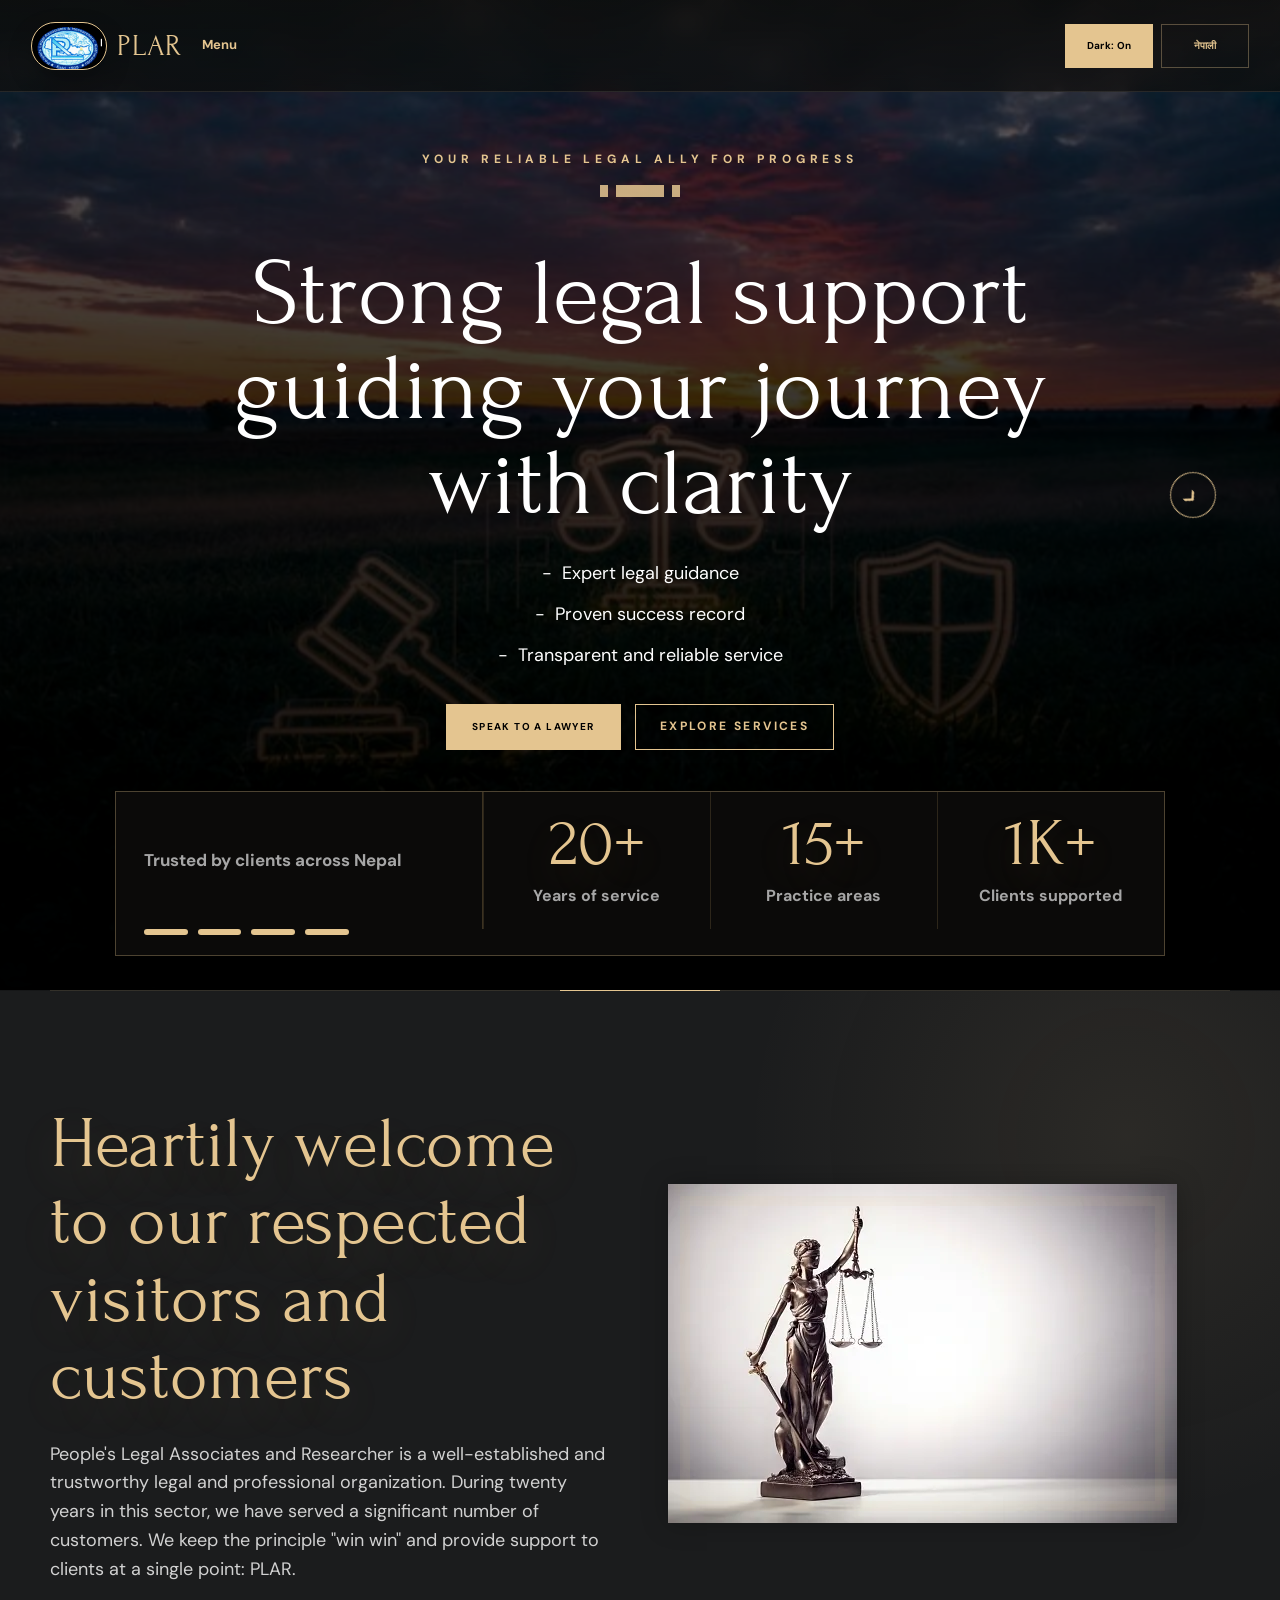
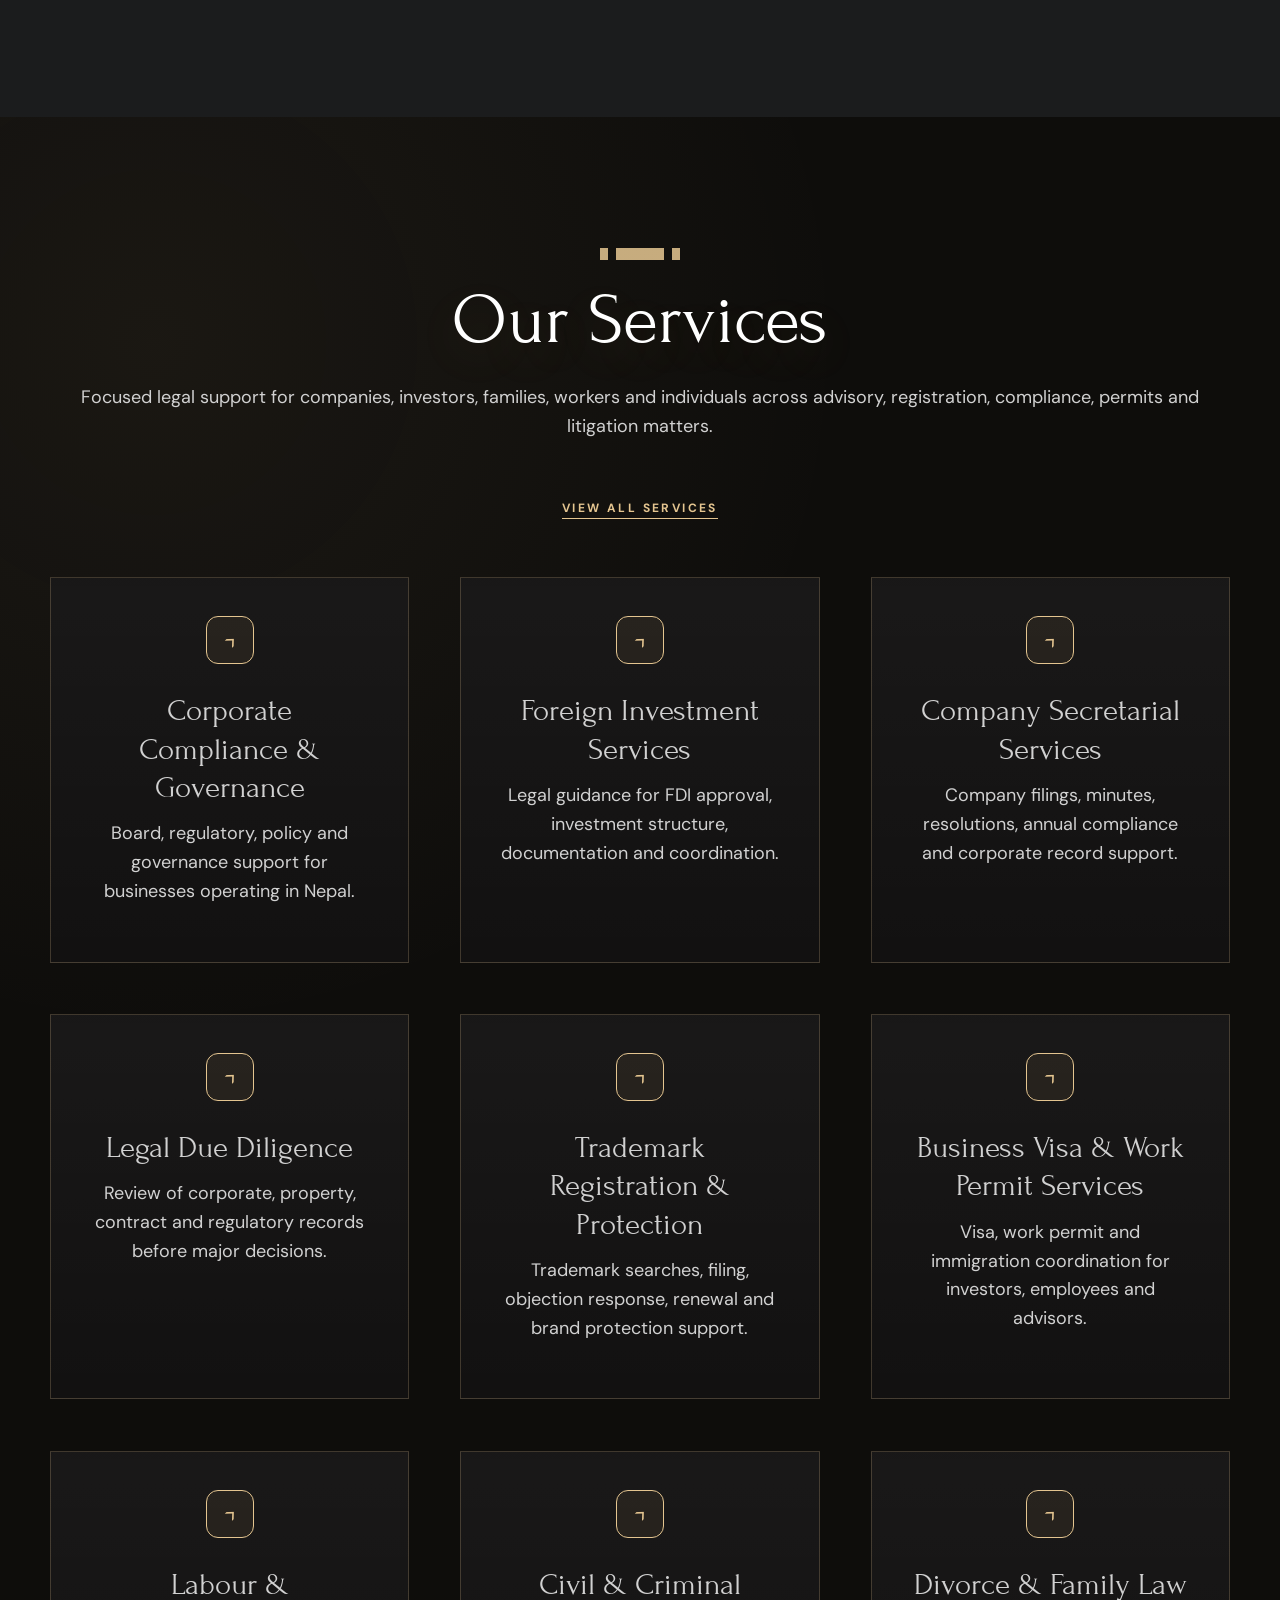
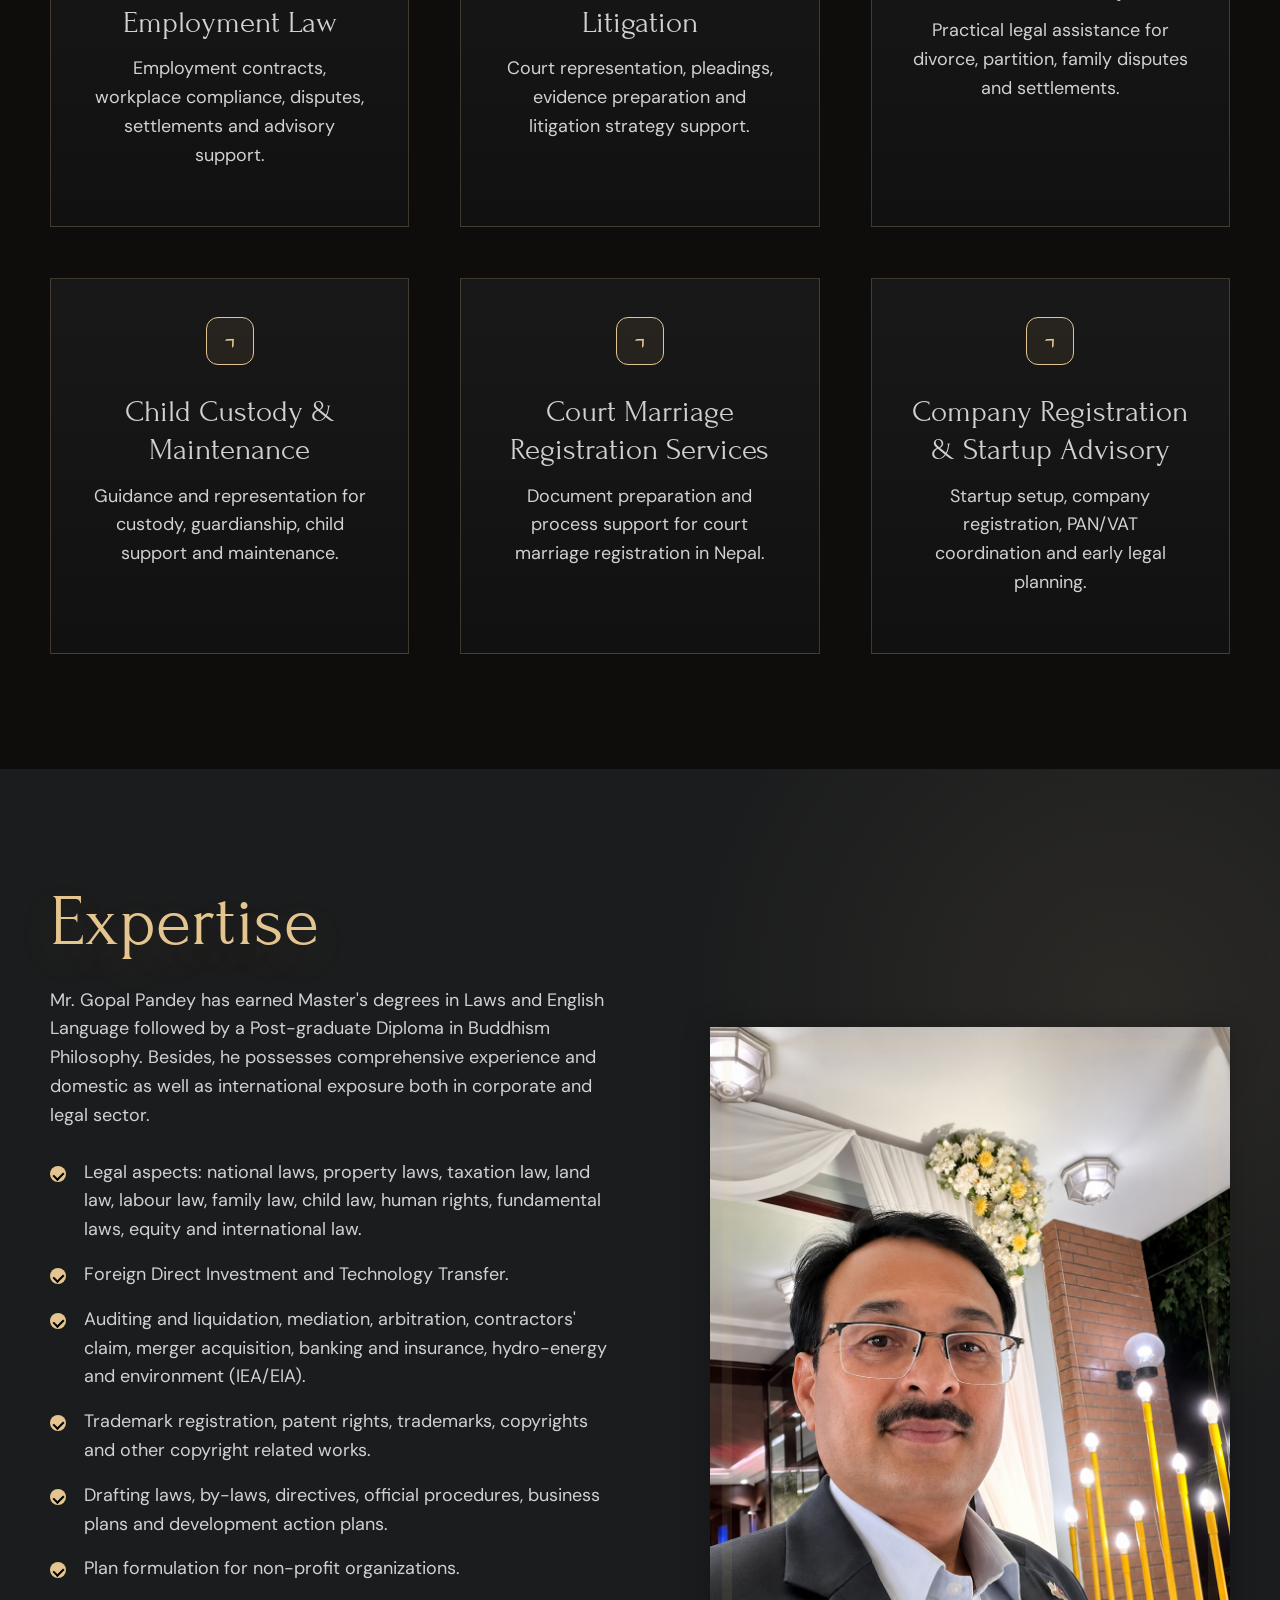
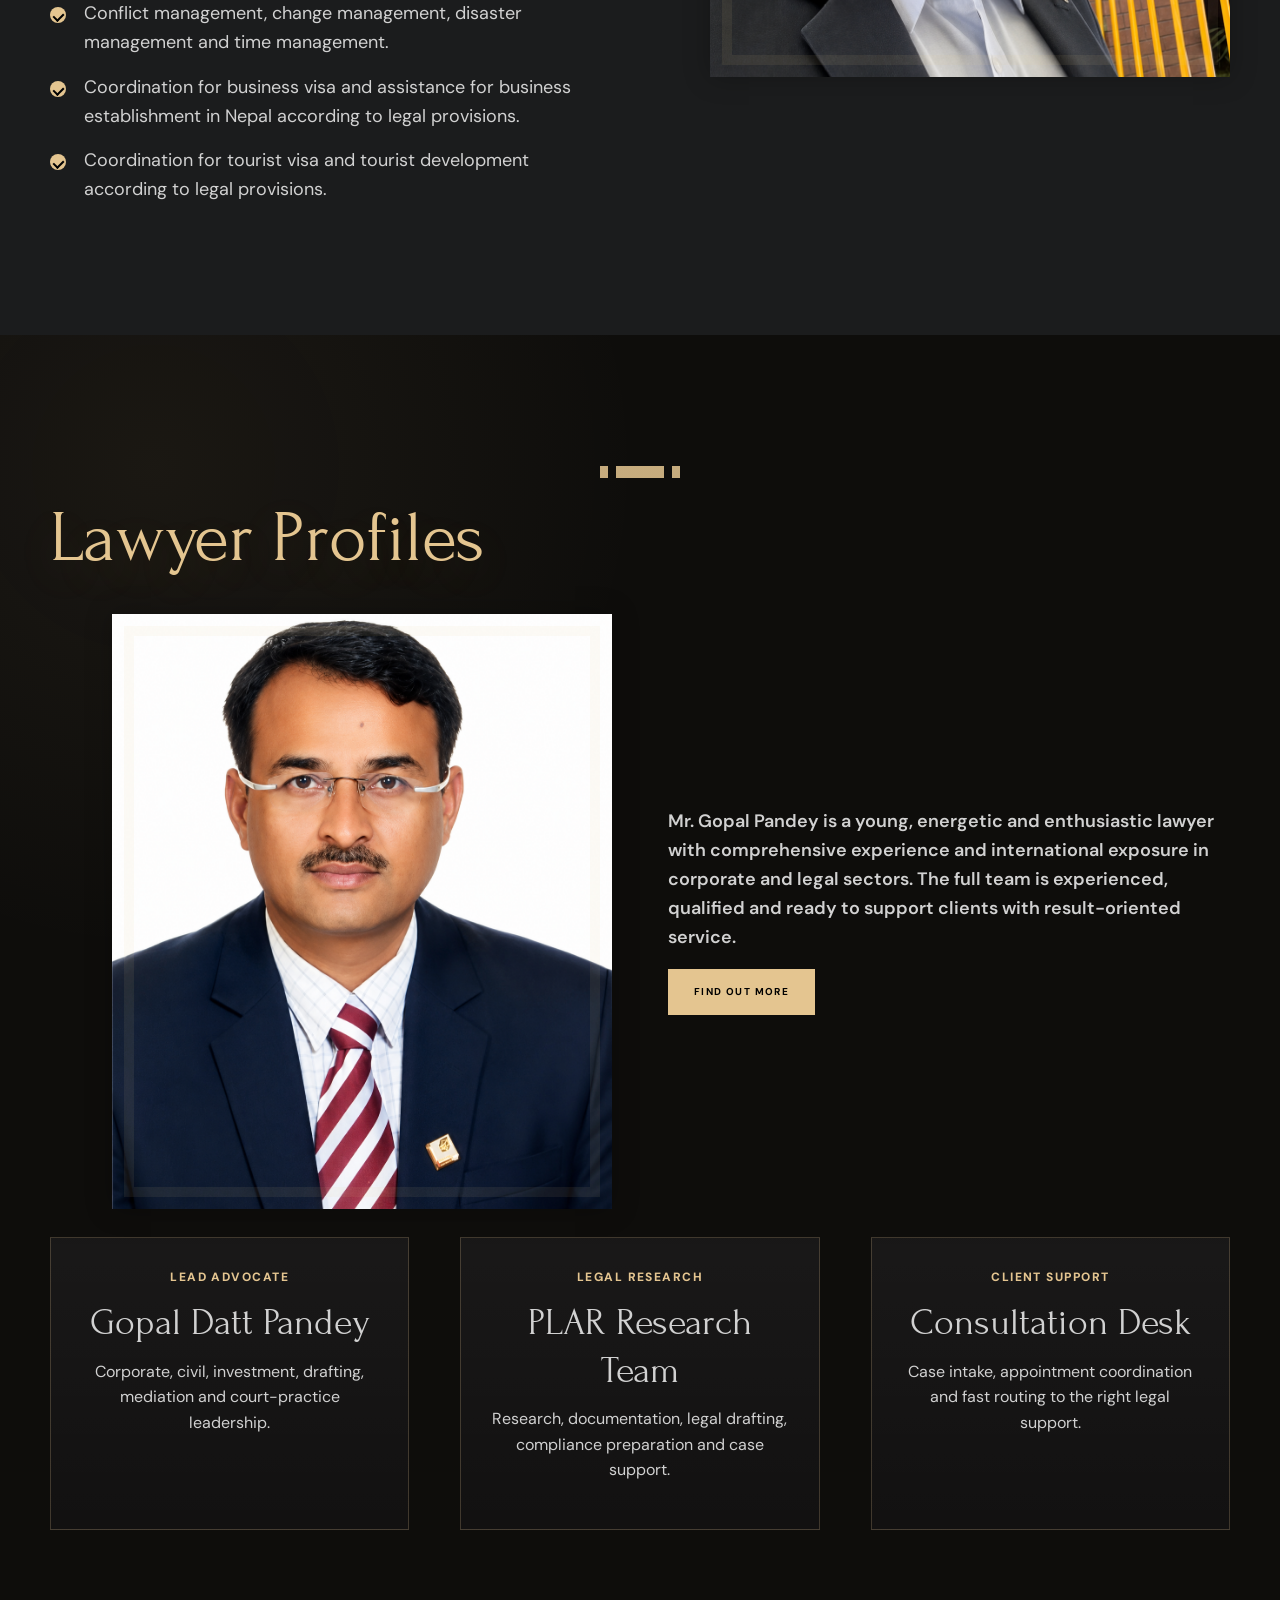
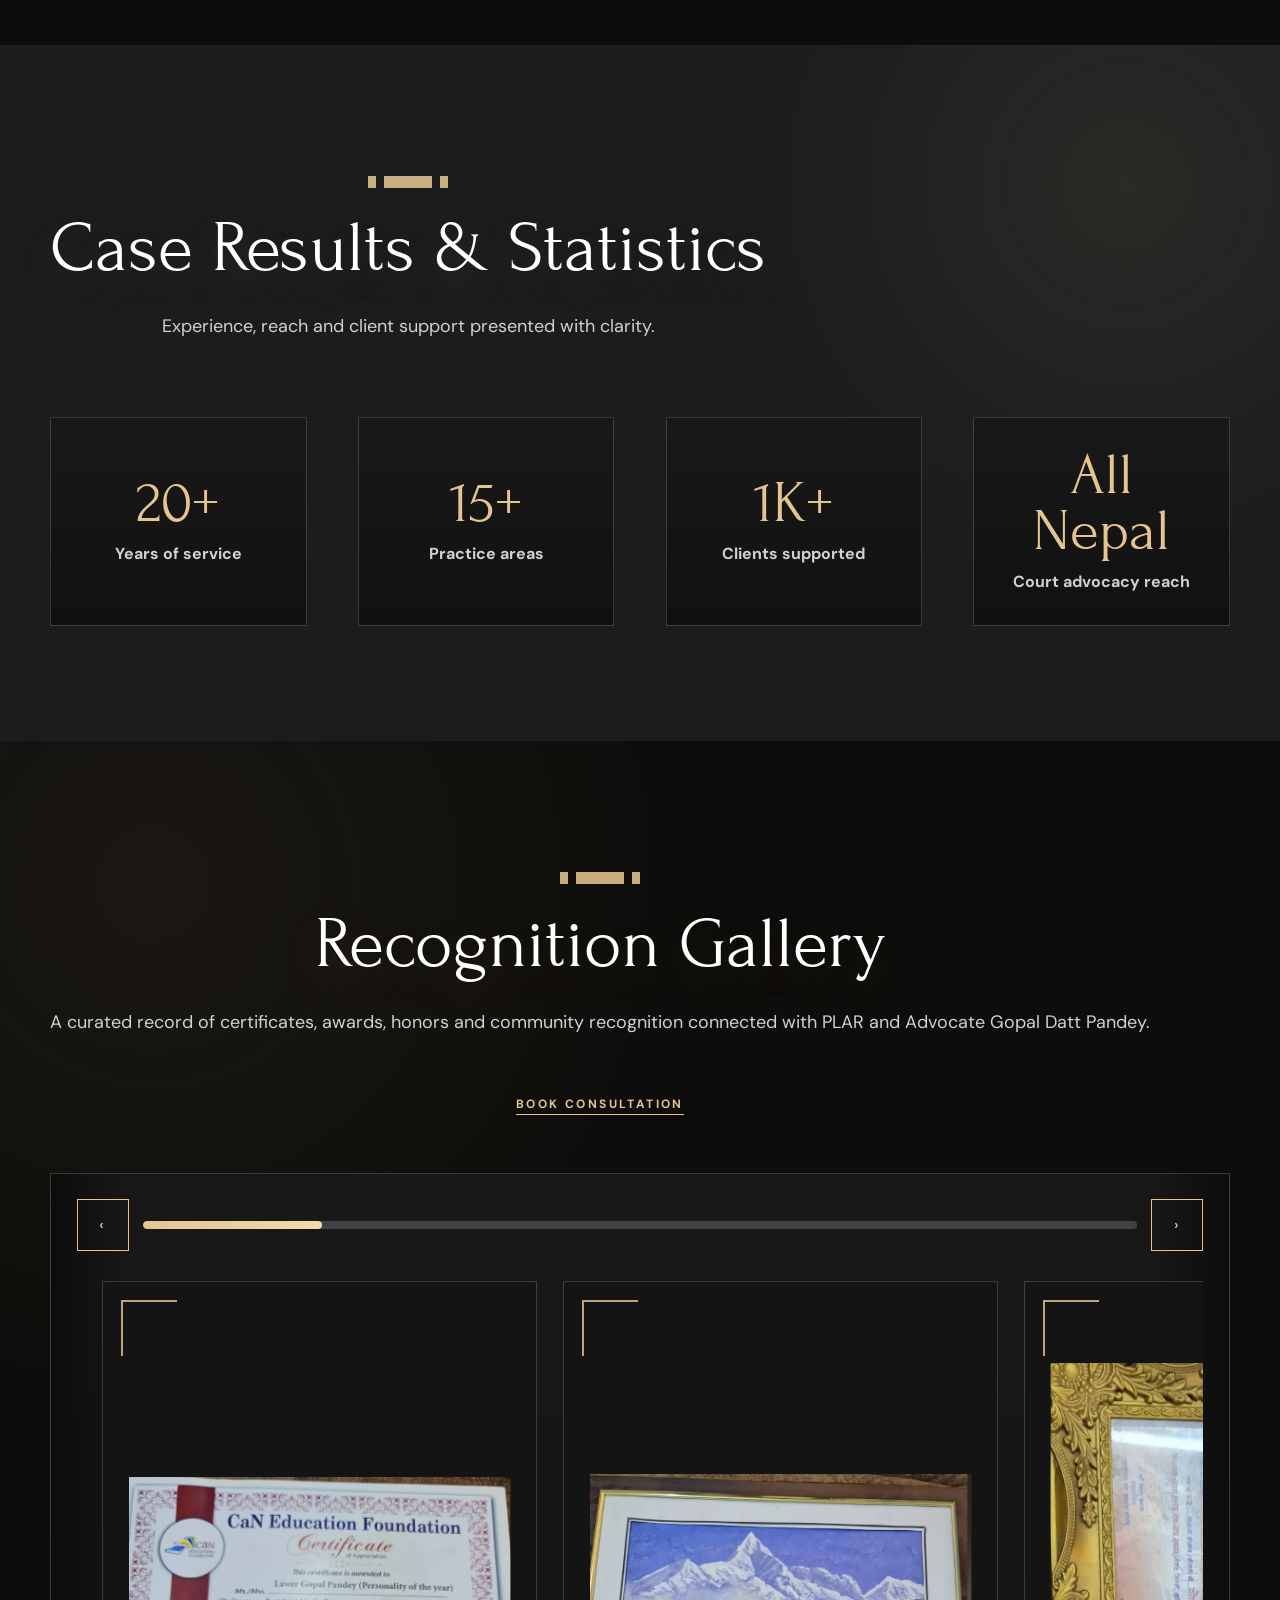
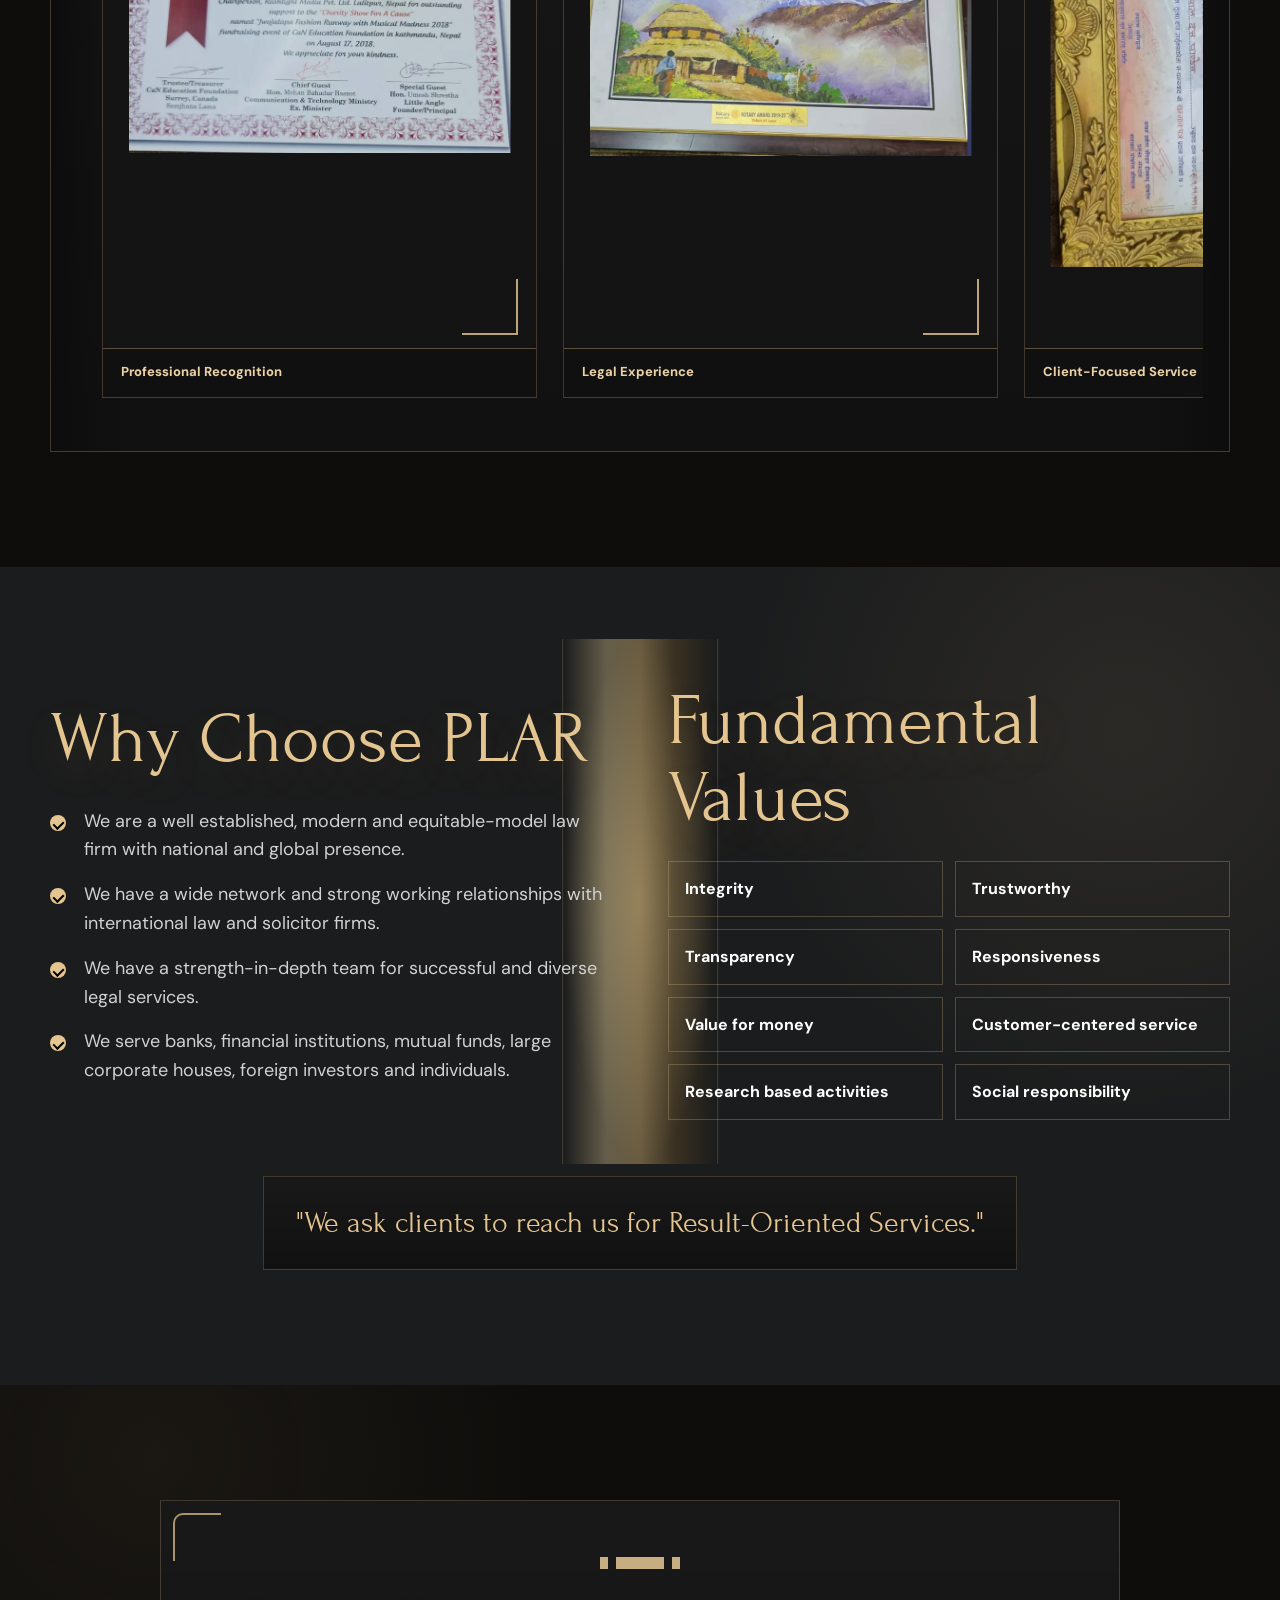
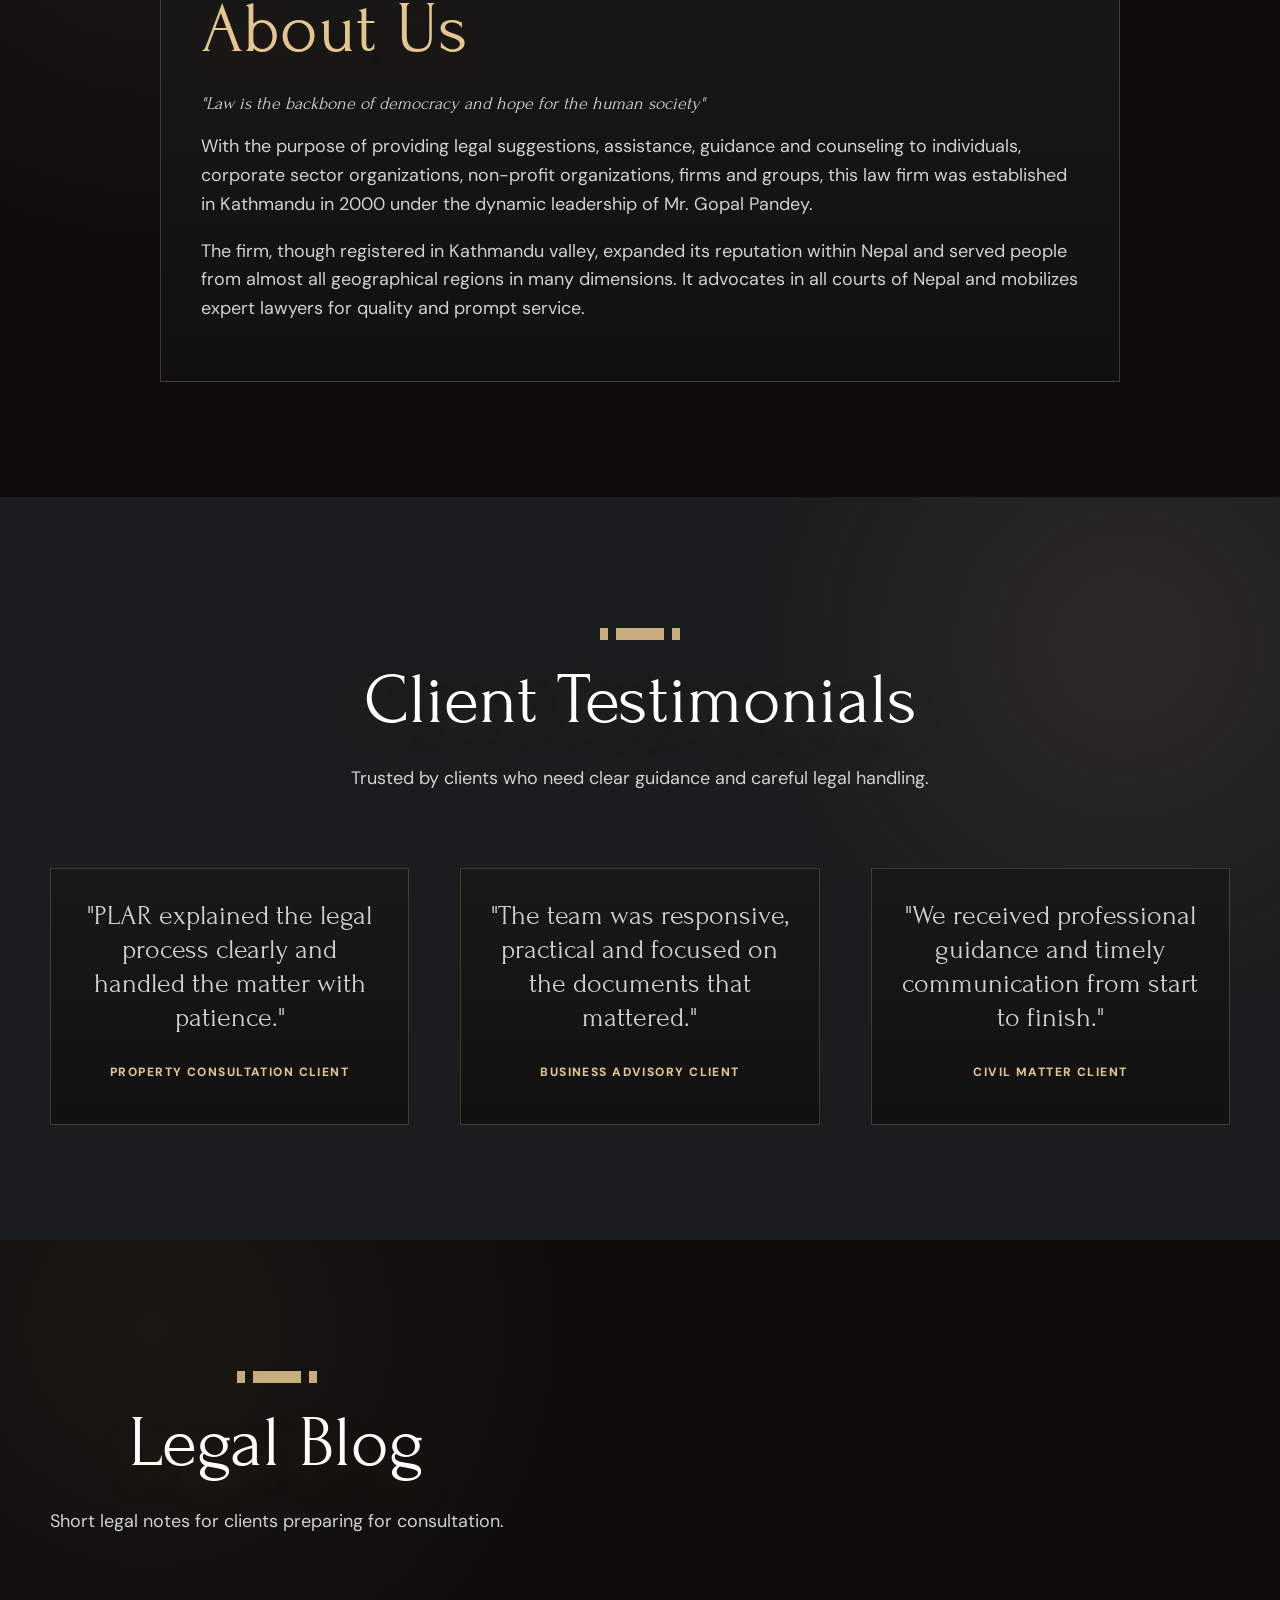
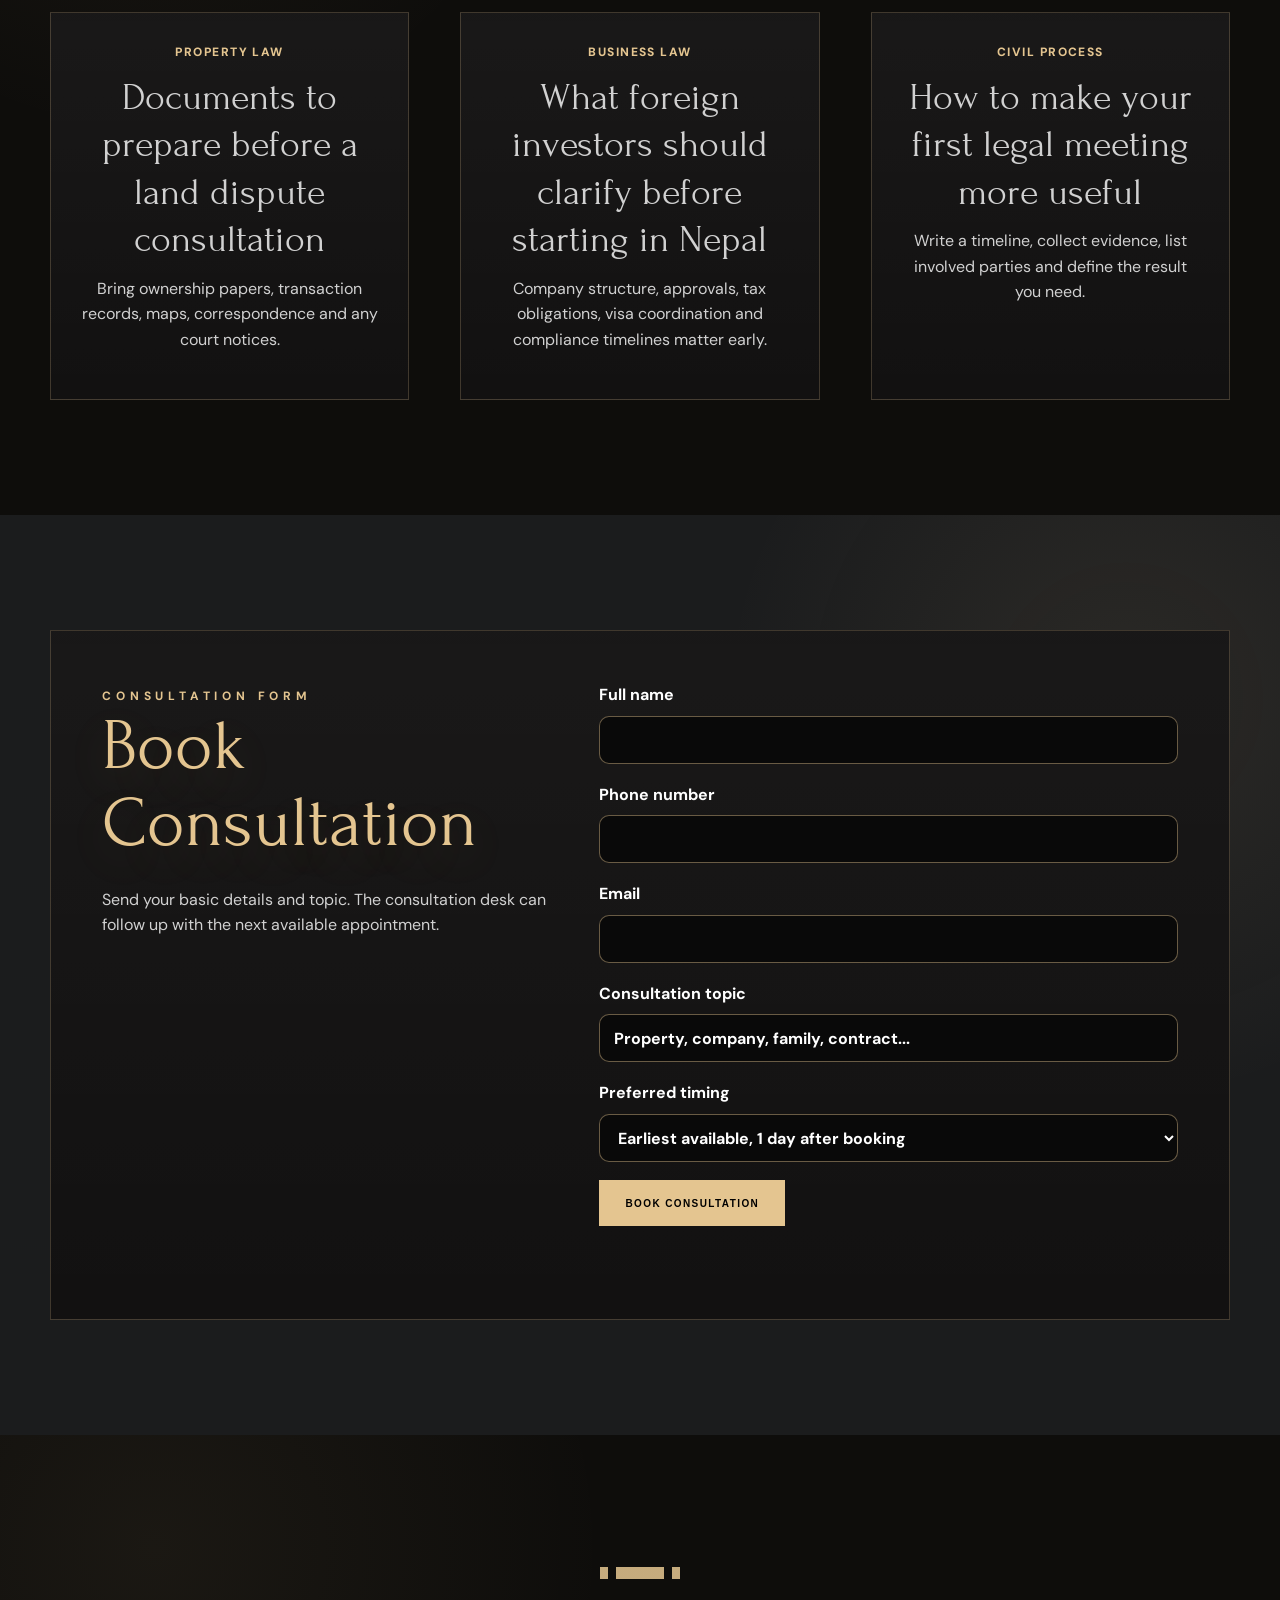
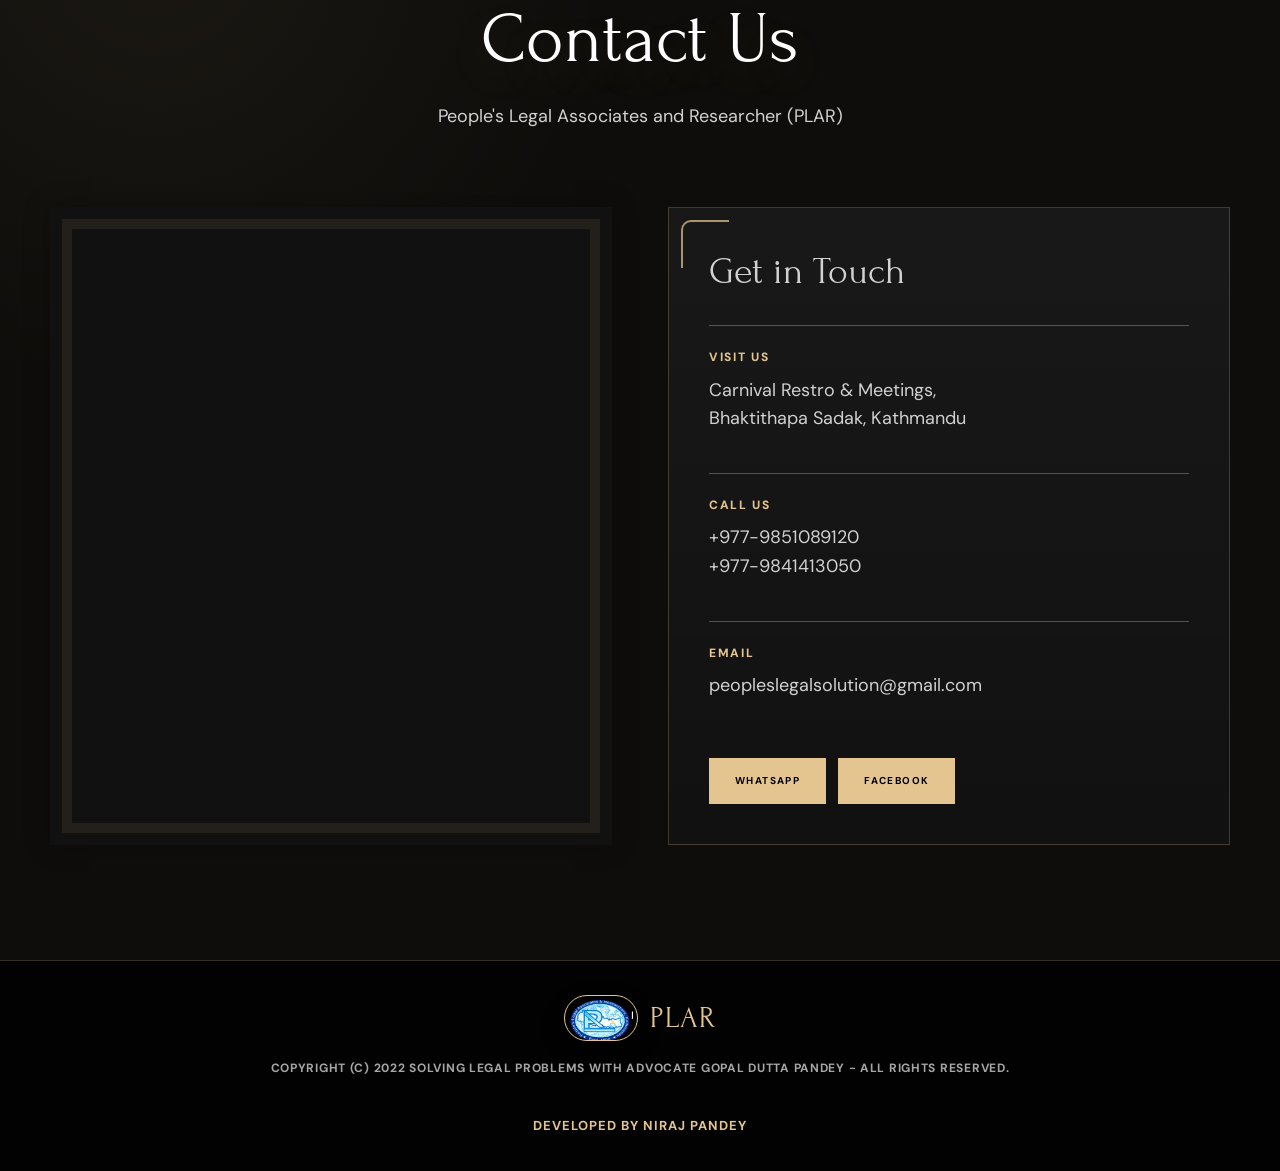
==== commit af36564f: "Align desktop header controls" ====
--- a/index.html
+++ b/index.html
@@ -7,7 +7,7 @@
   <link rel="preconnect" href="https://fonts.googleapis.com">
   <link rel="preconnect" href="https://fonts.gstatic.com" crossorigin>
   <link href="https://fonts.googleapis.com/css2?family=DM+Sans:wght@400;700&family=Forum&display=swap" rel="stylesheet">
-  <link rel="stylesheet" href="css/legal.css?v=25">
+  <link rel="stylesheet" href="css/legal.css?v=26">
 </head>
 <body data-theme="dark">
   <header class="site-header">
@@ -29,7 +29,7 @@
       <a href="#contact" data-i18n="navContact">Contact Us</a>
     </nav>
     <div class="site-actions" aria-label="Display options">
-      <button type="button" class="theme-toggle" data-theme-toggle data-i18n="darkModeOn">Dark mode: On</button>
+      <button type="button" class="theme-toggle" data-theme-toggle data-i18n="darkModeOn">Dark: On</button>
       <button type="button" class="language-toggle" data-lang-toggle data-i18n="languageButton">नेपाली</button>
       <a class="header-cta" href="consultation.html#booking" data-i18n="bookConsultation">Book Consultation</a>
     </div>
@@ -451,8 +451,8 @@
         navAbout: "About Us",
         navConsultation: "Consultation",
         navContact: "Contact Us",
-        darkModeOn: "Dark mode: On",
-        darkModeOff: "Dark mode: Off",
+        darkModeOn: "Dark: On",
+        darkModeOff: "Dark: Off",
         languageButton: "नेपाली",
         bookConsultation: "Book Consultation",
         heroKicker: "Your reliable legal ally for progress",
@@ -602,8 +602,8 @@
         navAbout: "हाम्रो बारेमा",
         navConsultation: "परामर्श",
         navContact: "सम्पर्क",
-        darkModeOn: "डार्क मोड: अन",
-        darkModeOff: "डार्क मोड: अफ",
+        darkModeOn: "डार्क: अन",
+        darkModeOff: "डार्क: अफ",
         languageButton: "English",
         bookConsultation: "परामर्श बुक गर्नुहोस्",
         heroKicker: "प्रगतिका लागि तपाईंको विश्वसनीय कानुनी सहयात्री",
--- a/css/legal.css
+++ b/css/legal.css
@@ -1829,7 +1829,8 @@
   inset: 0 0 auto;
   width: 100%;
   min-height: 92px;
-  padding: 18px clamp(20px, 4vw, 64px);
+  gap: clamp(12px, 1.1vw, 22px);
+  padding: 16px clamp(16px, 2.4vw, 48px);
   border: 0;
   border-bottom: 1px solid hsla(0, 0%, 100%, 0.1);
   border-radius: 0;
@@ -1838,6 +1839,12 @@
   backdrop-filter: blur(10px);
 }
 
+@media (min-width: 1701px) {
+  .site-header {
+    flex-wrap: nowrap;
+  }
+}
+
 .brand-text,
 .footer-brand {
   color: var(--gold);
@@ -1852,12 +1859,12 @@
 
 .brand {
   align-items: center;
-  gap: 14px;
+  gap: 10px;
 }
 
 .brand-mark {
-  width: 86px;
-  height: 54px;
+  width: 76px;
+  height: 48px;
   padding: 4px;
   border-radius: 999px;
 }
@@ -1877,15 +1884,16 @@
 .site-nav {
   flex: 1 1 auto;
   justify-content: center;
-  gap: clamp(12px, 1.6vw, 26px);
+  gap: clamp(9px, 1.05vw, 20px);
+  min-width: 0;
 }
 
 .site-nav a {
   position: relative;
   color: var(--text);
-  font-size: 12px;
+  font-size: clamp(10px, 0.7vw, 12px);
   font-weight: 700;
-  letter-spacing: 0.16em;
+  letter-spacing: 0.12em;
   text-transform: uppercase;
 }
 
@@ -1921,6 +1929,7 @@
   background: transparent;
   color: var(--gold);
   border-radius: 0;
+  white-space: nowrap;
 }
 
 .theme-toggle.is-active {
@@ -1935,14 +1944,14 @@
   position: relative;
   isolation: isolate;
   overflow: hidden;
-  min-height: 52px;
+  min-height: 46px;
   border: 2px solid var(--gold);
   border-radius: 0;
   background: var(--gold);
   color: #000000;
-  font-size: 12px;
+  font-size: clamp(10px, 0.72vw, 12px);
   font-weight: 700;
-  letter-spacing: 0.22em;
+  letter-spacing: 0.14em;
   text-transform: uppercase;
   transition: color 250ms ease, border-color 250ms ease, transform 250ms ease;
 }
@@ -1959,6 +1968,28 @@
   font-weight: 700;
   letter-spacing: 0.2em;
   text-transform: uppercase;
+}
+
+.site-actions {
+  flex: 0 0 auto;
+  gap: 8px;
+  margin-left: 0;
+}
+
+.site-actions .theme-toggle,
+.site-actions .language-toggle {
+  min-width: 88px;
+  min-height: 44px;
+  padding-inline: clamp(10px, 0.8vw, 14px);
+  font-size: clamp(10px, 0.72vw, 12px);
+  font-weight: 700;
+  letter-spacing: 0.04em;
+  line-height: 1;
+}
+
+.site-actions .header-cta {
+  min-height: 44px;
+  padding-inline: clamp(12px, 0.9vw, 18px);
 }
 
 .header-cta::before,
@@ -2505,7 +2536,7 @@
   }
 }
 
-@media (max-width: 1440px) {
+@media (max-width: 1700px) {
   .site-header {
     flex-wrap: wrap;
   }
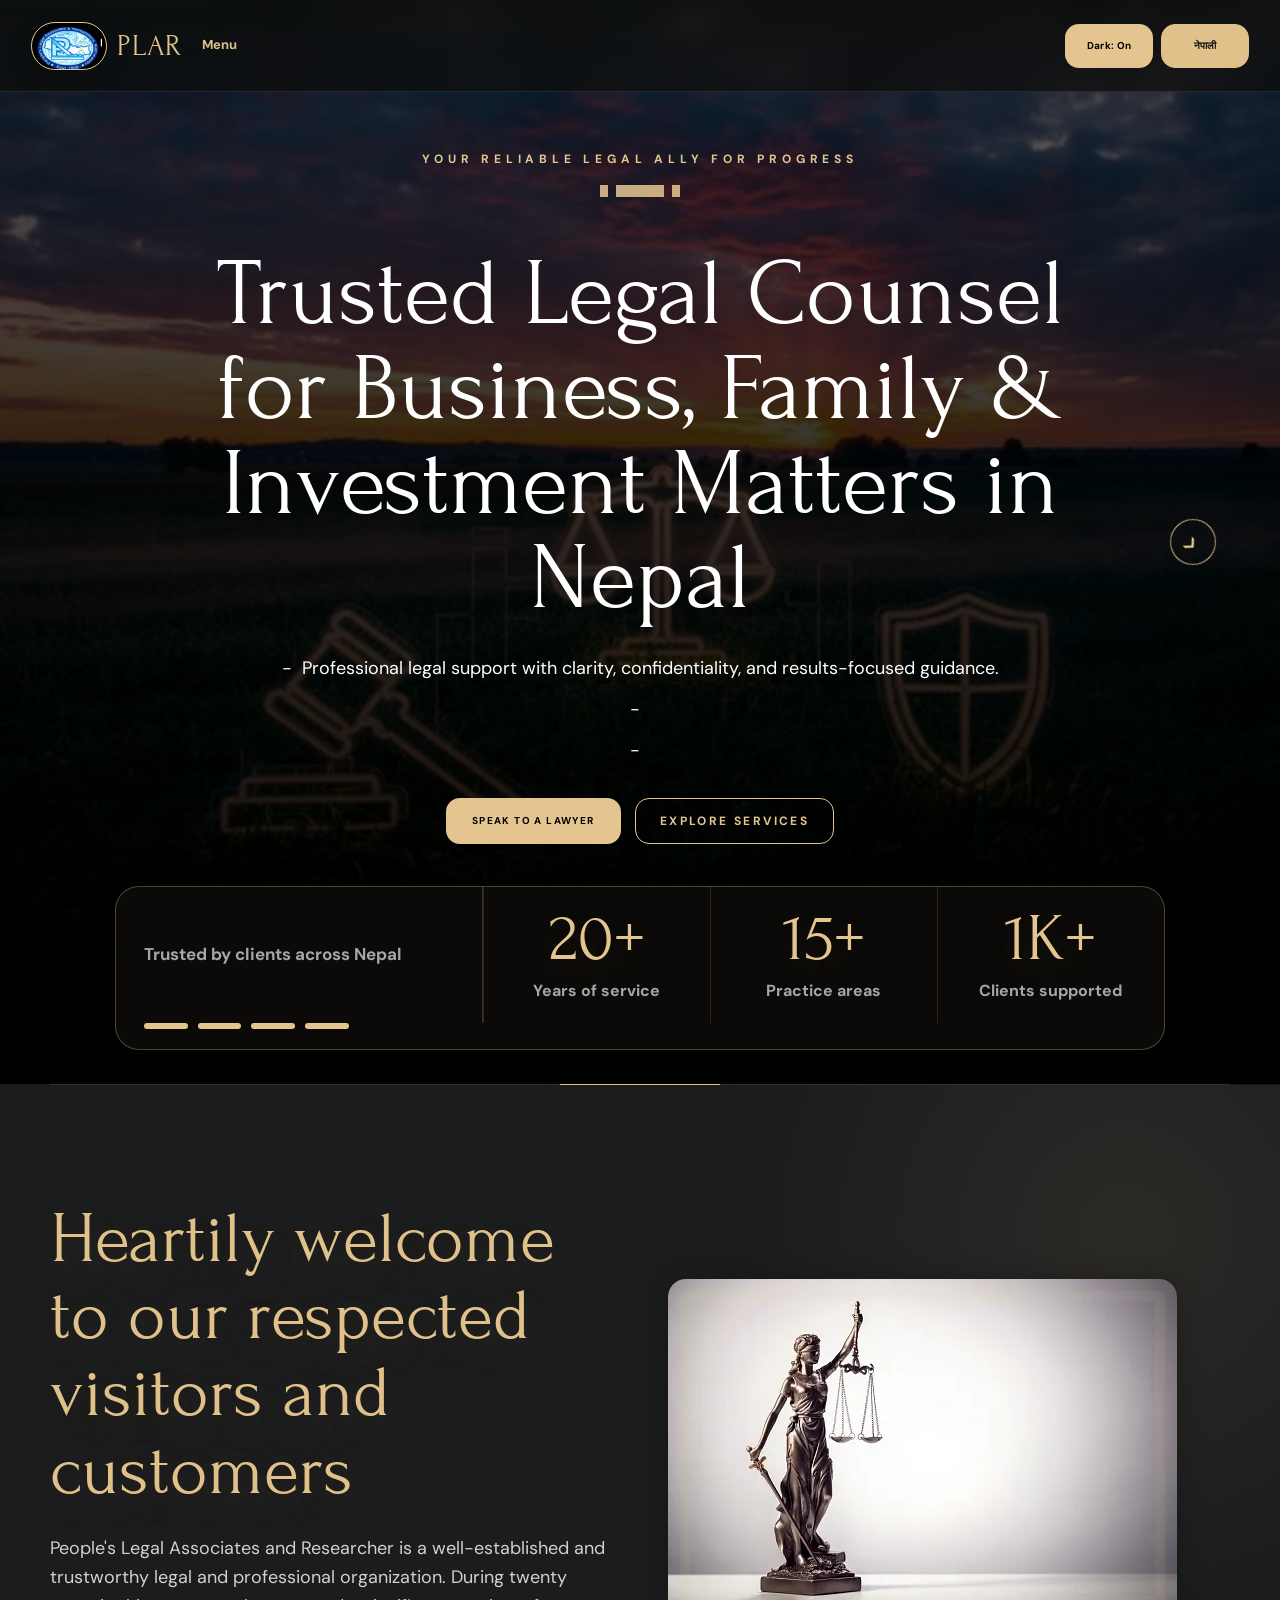
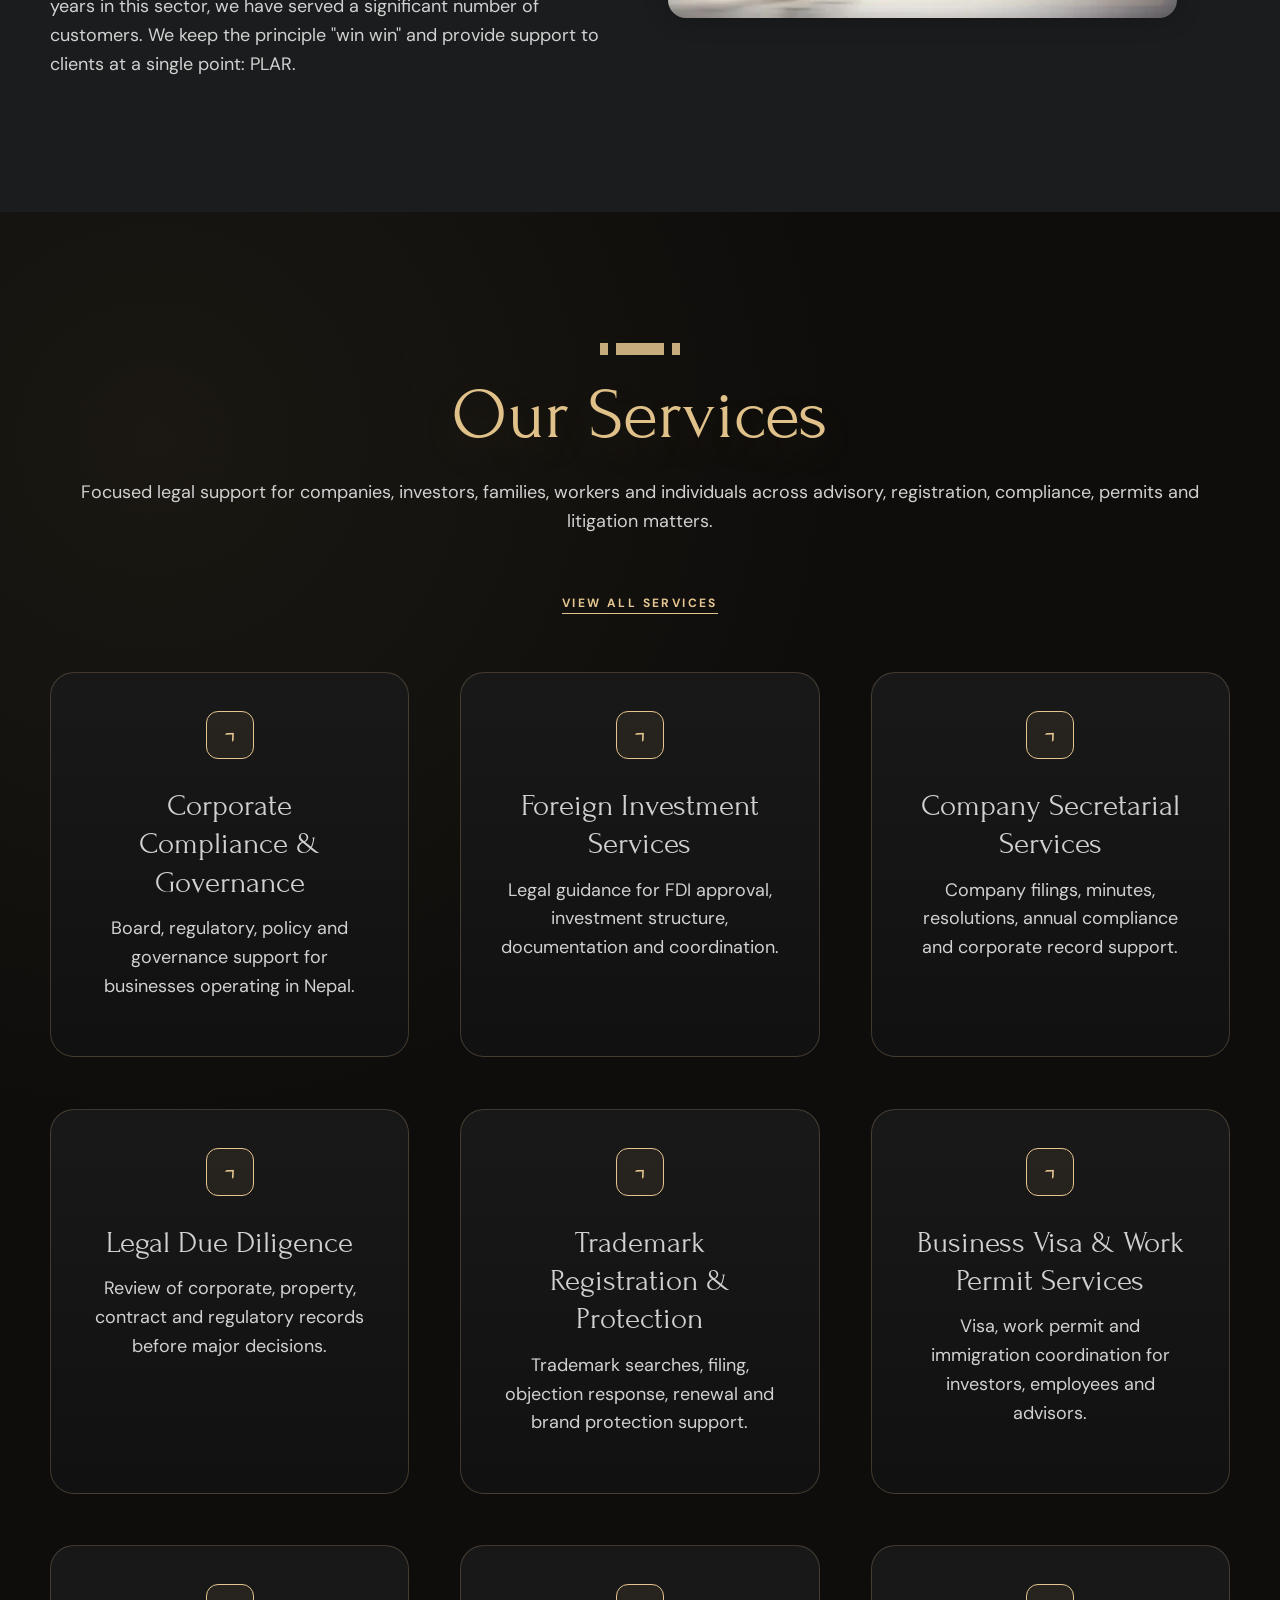
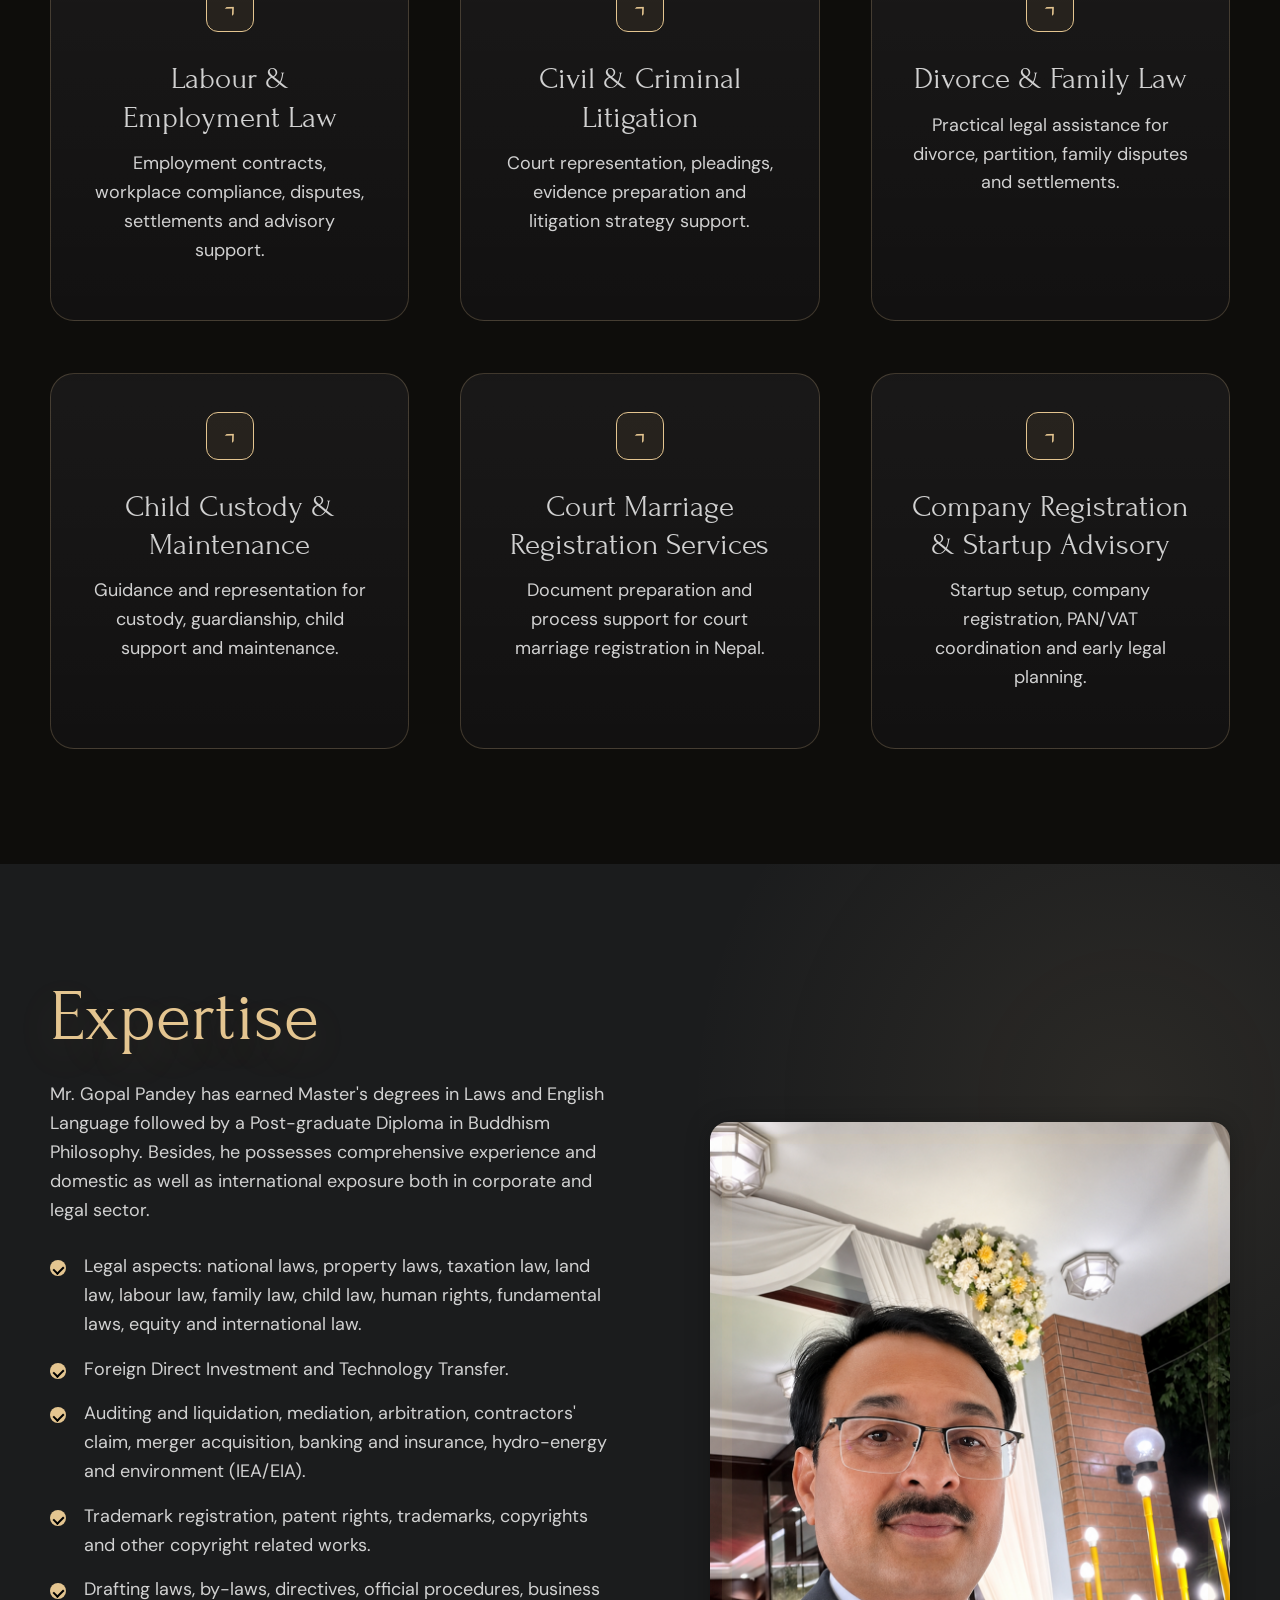
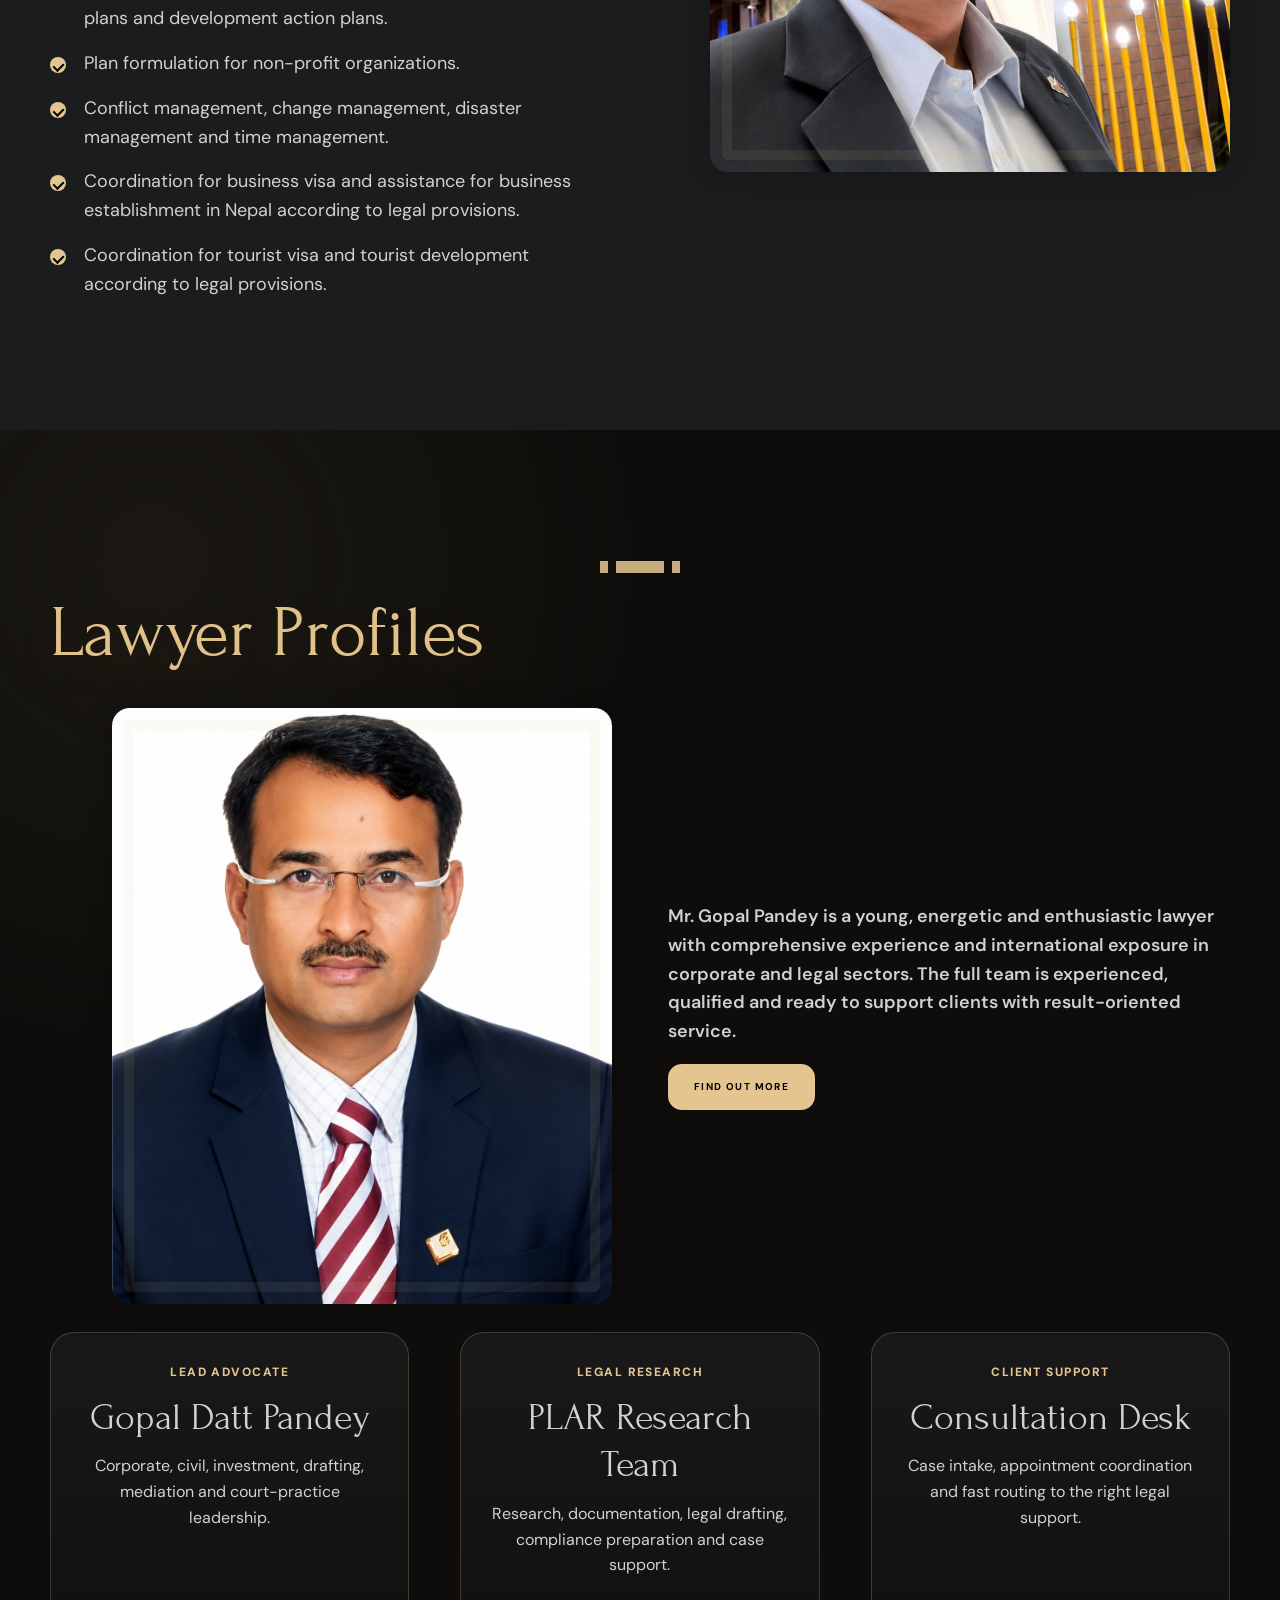
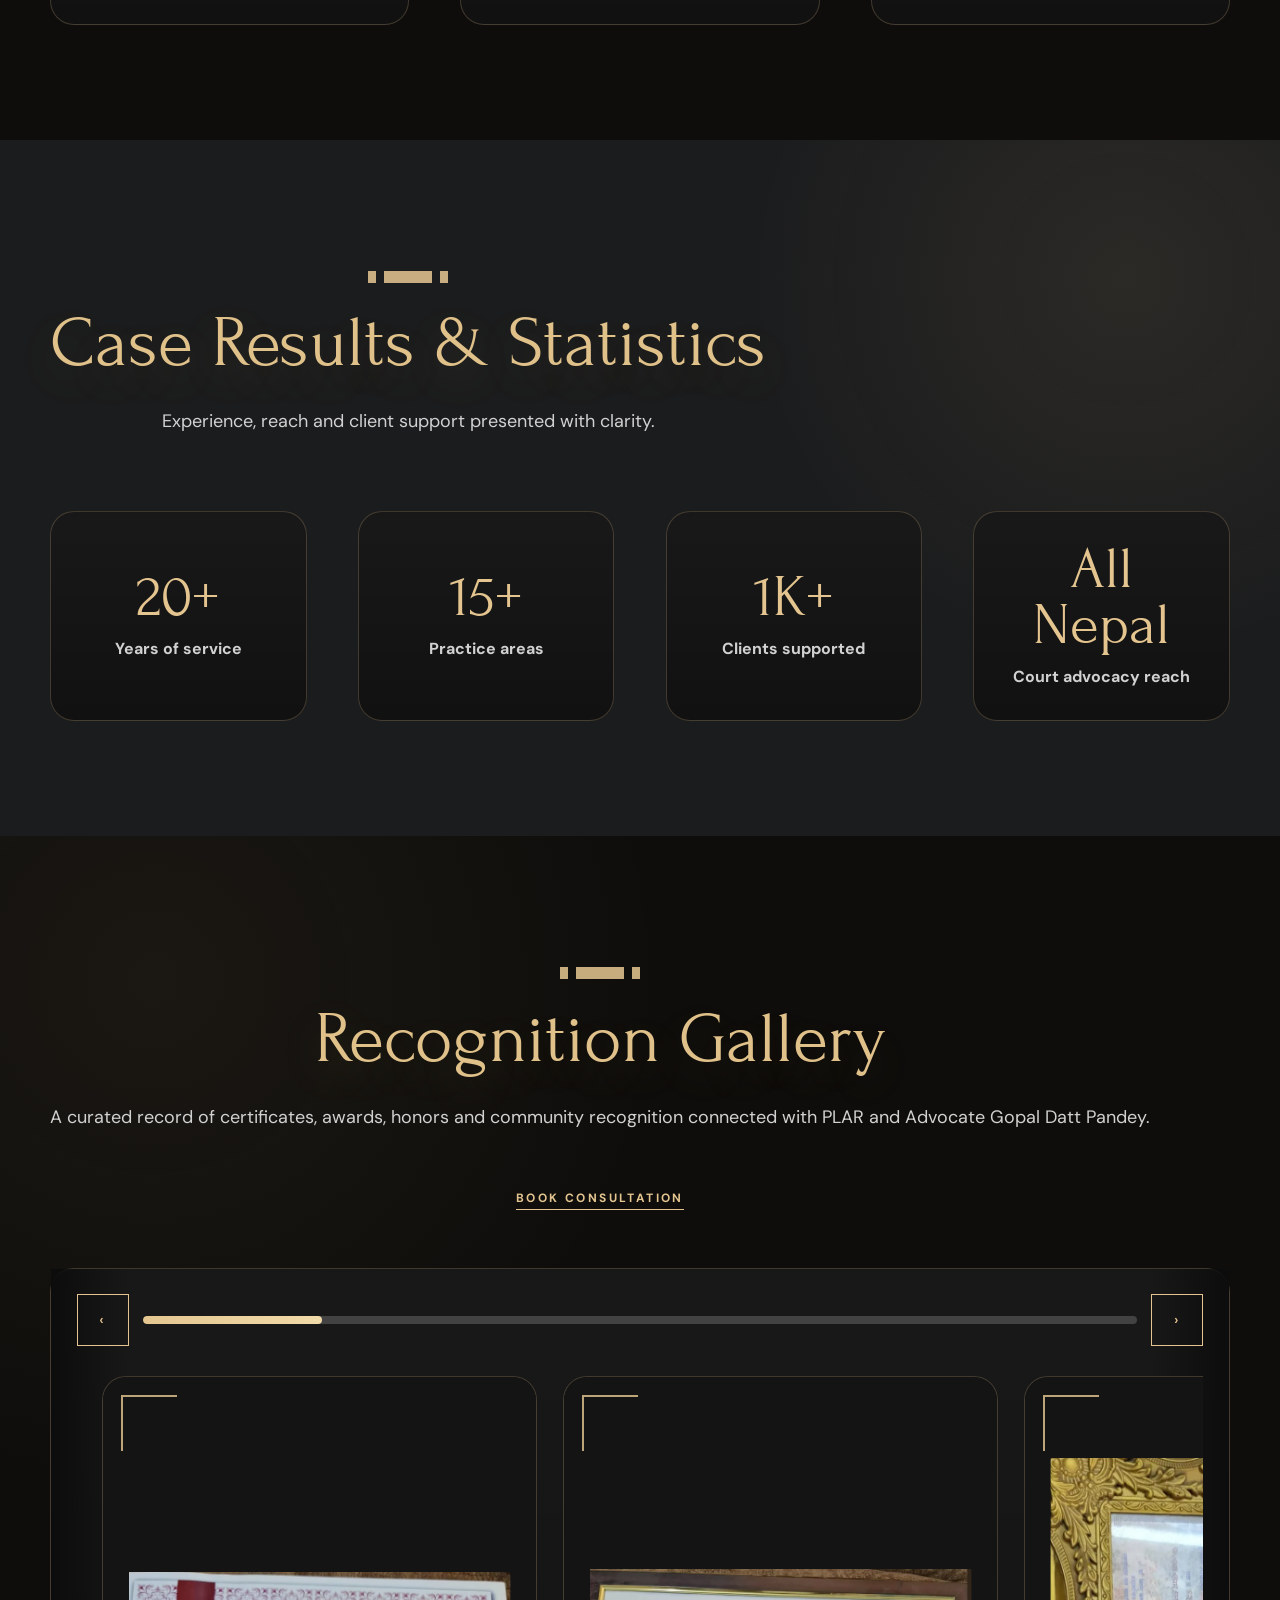
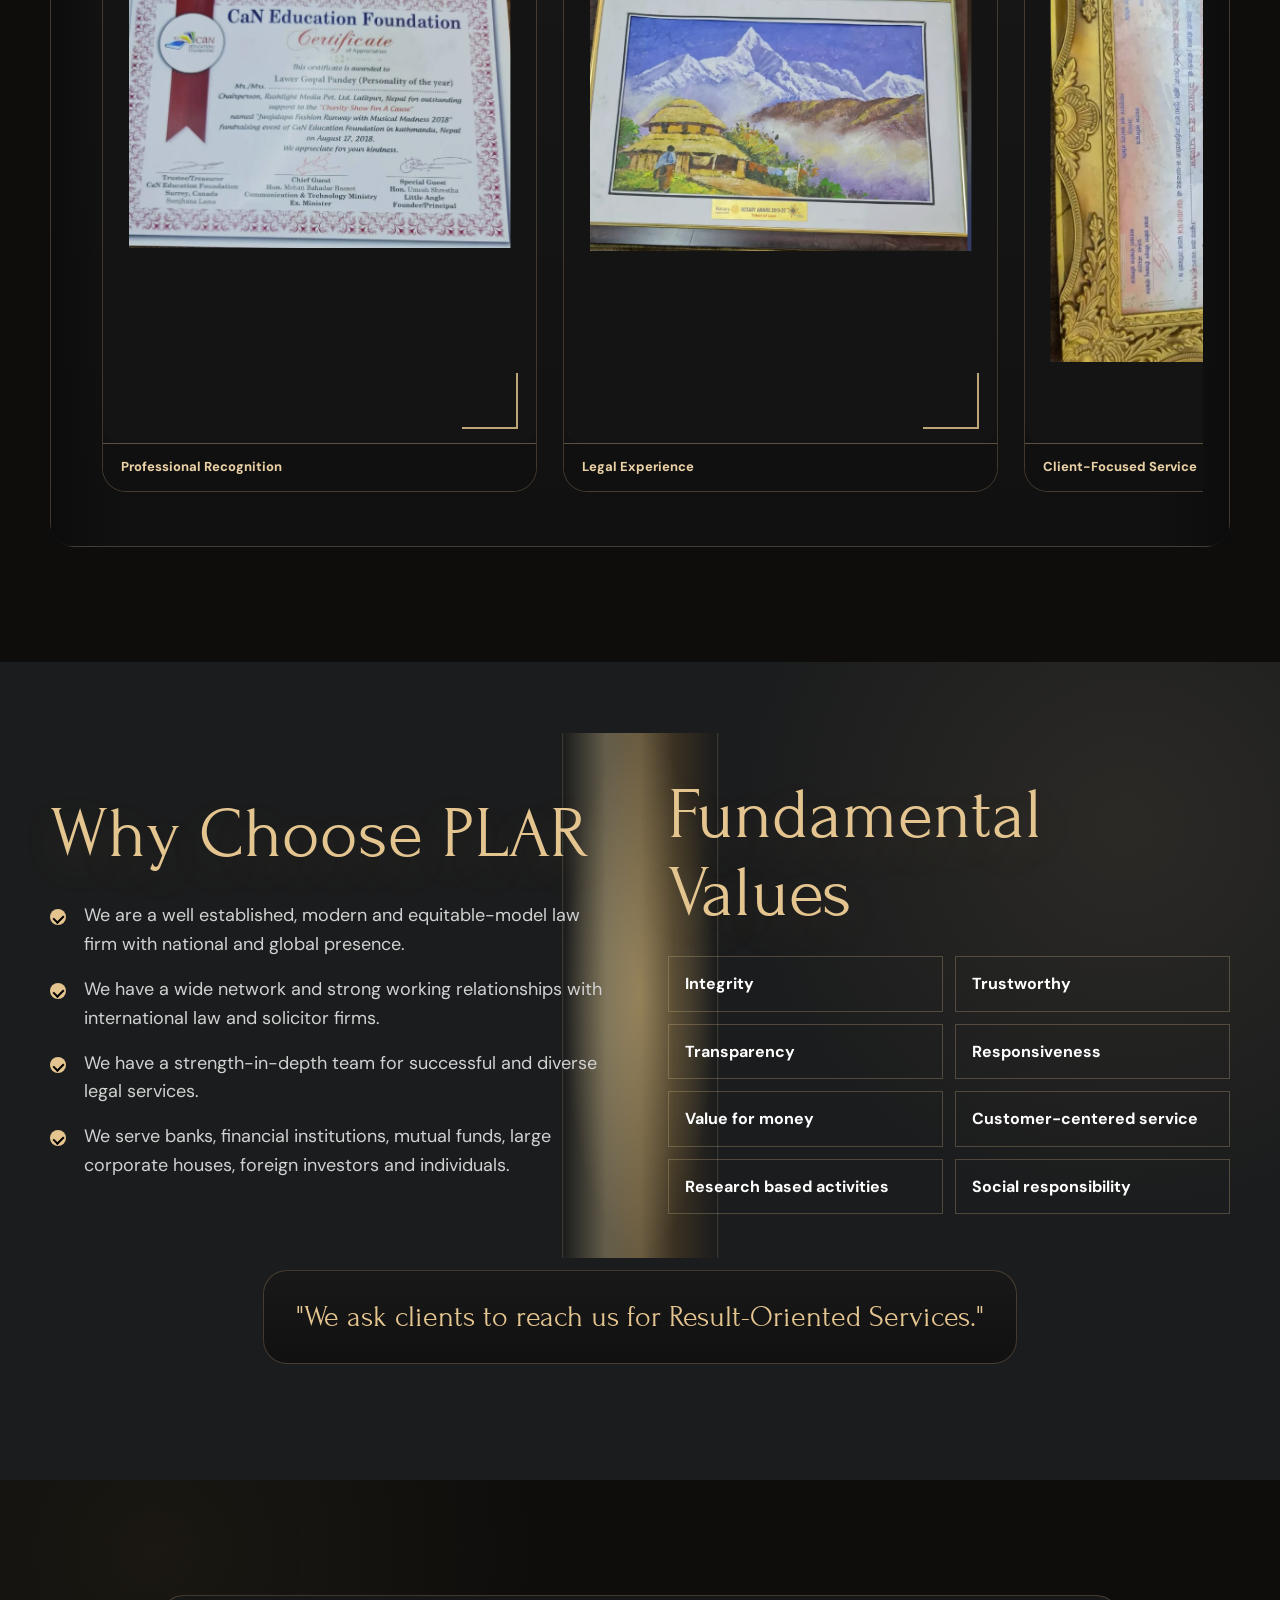
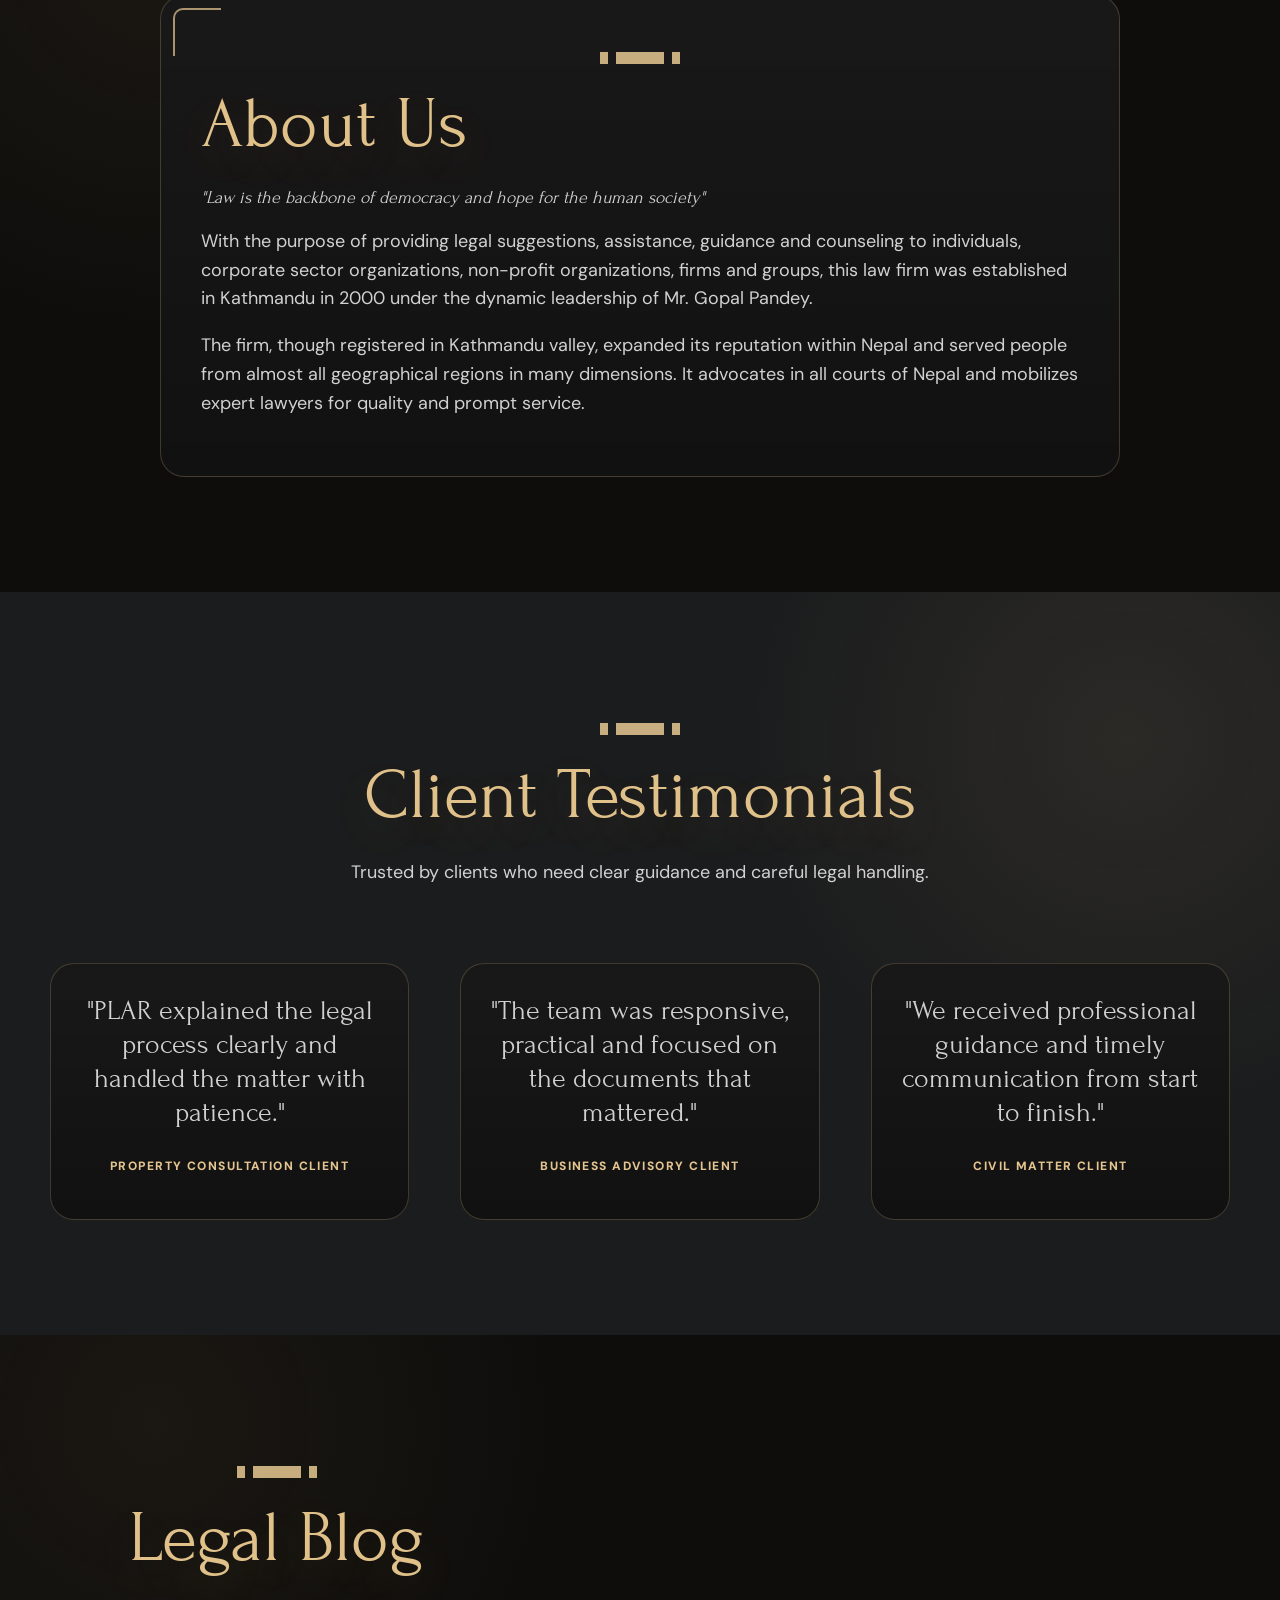
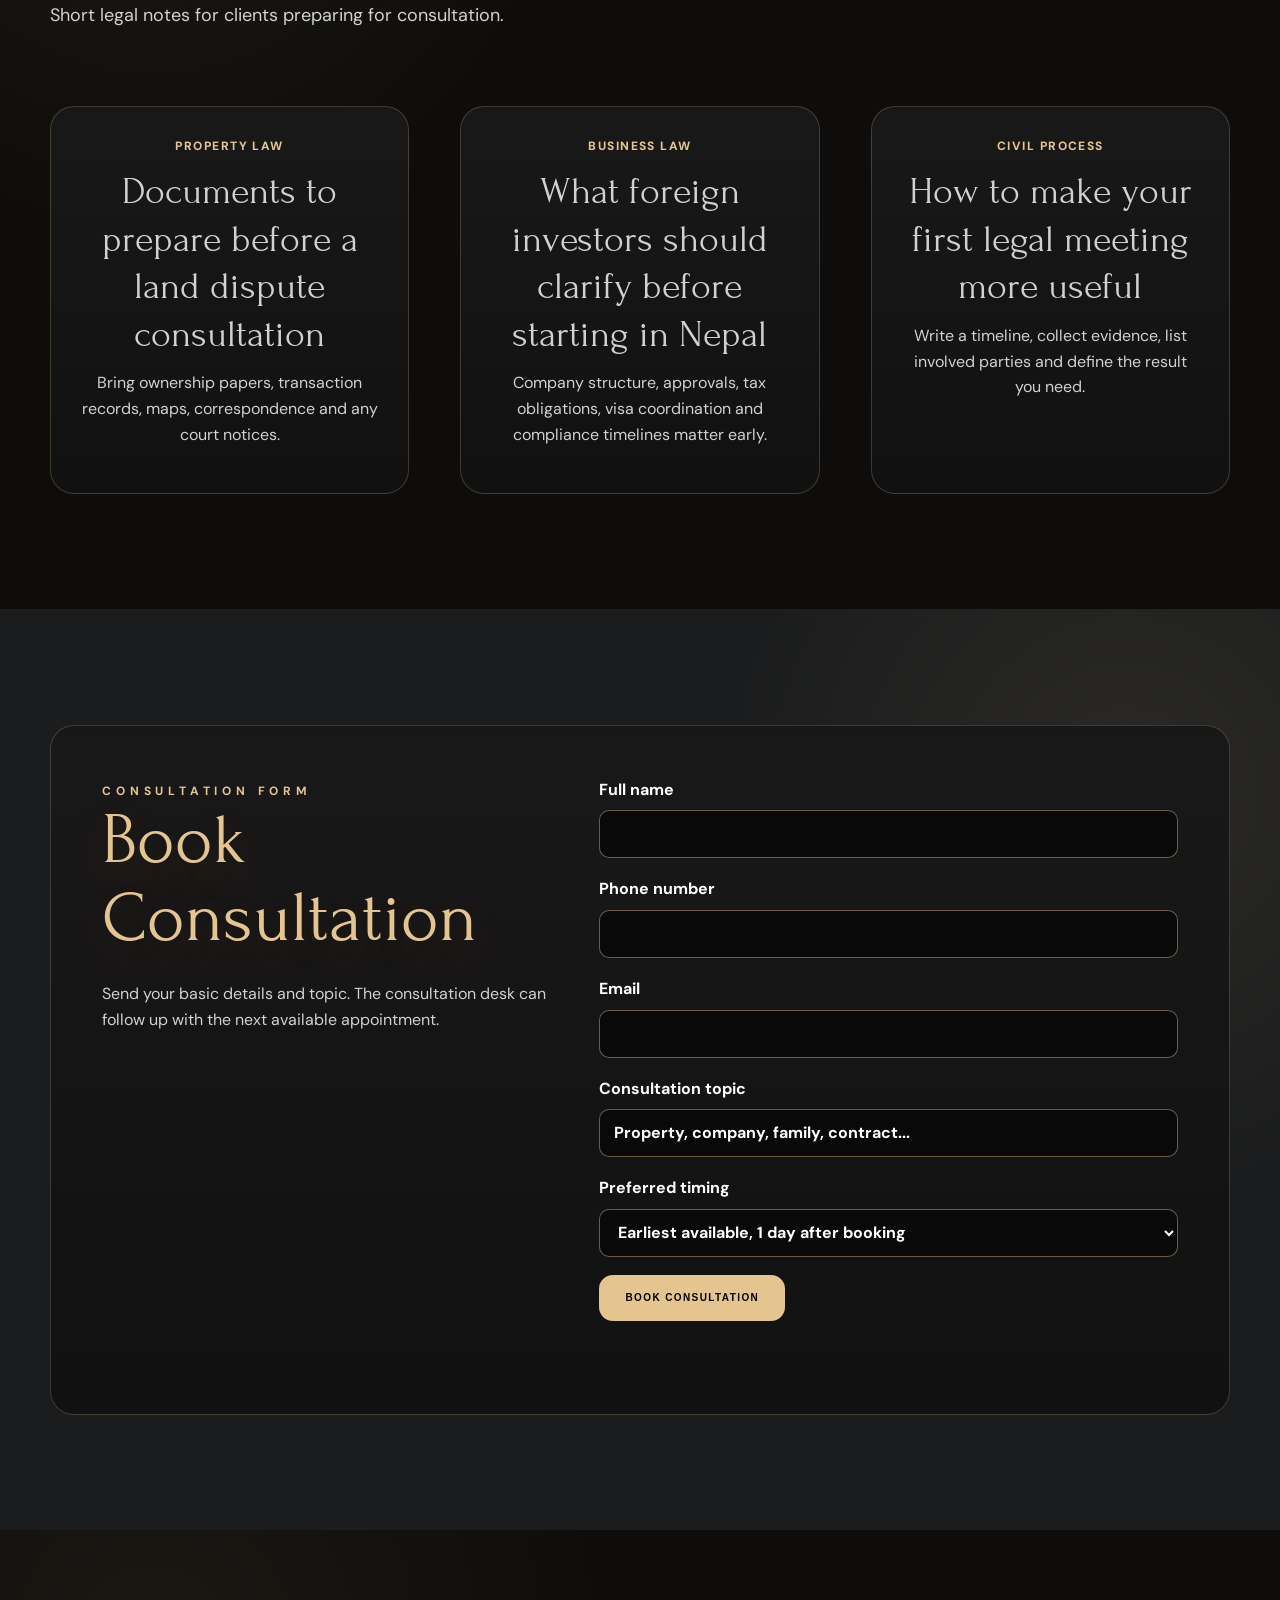
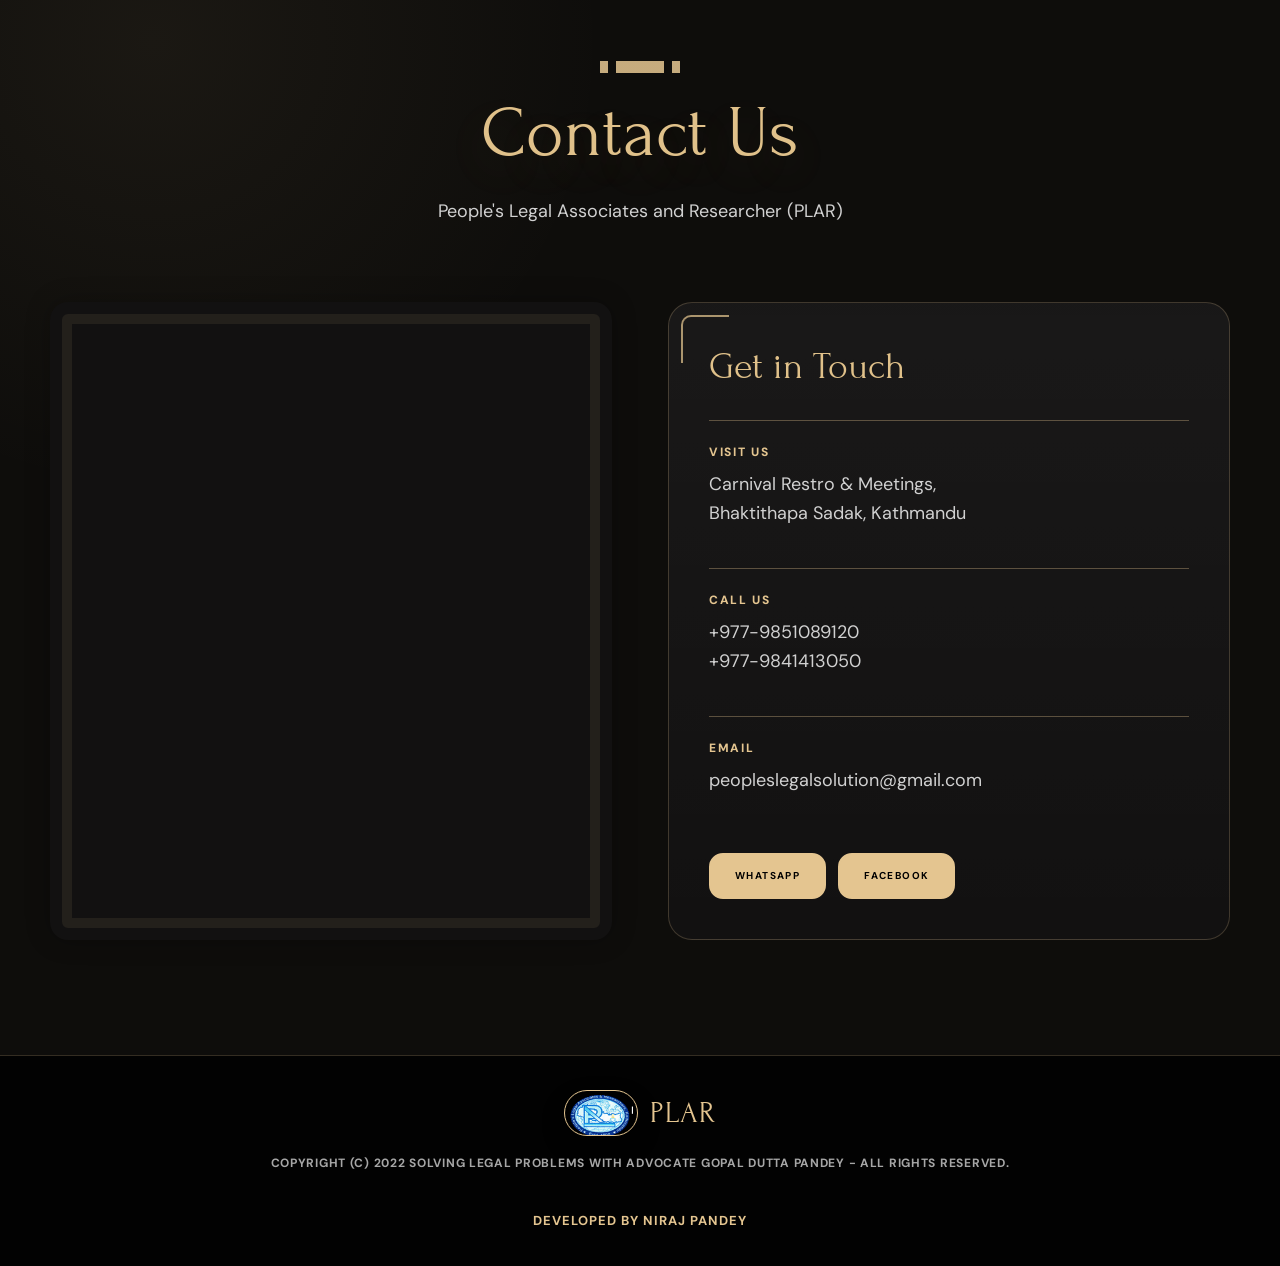
==== commit bf504b78: "Polish light theme and rounded edges" ====
--- a/index.html
+++ b/index.html
@@ -3,16 +3,27 @@
 <head>
   <meta charset="UTF-8">
   <meta name="viewport" content="width=device-width, initial-scale=1.0">
-  <title>People's Legal Associates and Researcher</title>
+  <title>PLAR | People's Legal Associates and Researcher - Law Firm Nepal</title>
+  <meta name="description" content="People's Legal Associates and Researcher (PLAR) provides legal consultation, corporate compliance, foreign investment, family law, litigation, trademarks and court marriage services in Nepal.">
+  <meta name="robots" content="index, follow">
+  <meta name="theme-color" content="#111111">
+  <link rel="canonical" href="https://www.plar.com.np/">
+  <meta property="og:type" content="website">
+  <meta property="og:title" content="PLAR - People's Legal Associates and Researcher">
+  <meta property="og:description" content="Trusted legal counsel for business, family and investment matters in Nepal.">
+  <meta property="og:url" content="https://www.plar.com.np/">
+  <meta property="og:image" content="https://www.plar.com.np/plar-preview.png">
+  <meta name="twitter:card" content="summary_large_image">
   <link rel="preconnect" href="https://fonts.googleapis.com">
   <link rel="preconnect" href="https://fonts.gstatic.com" crossorigin>
-  <link href="https://fonts.googleapis.com/css2?family=DM+Sans:wght@400;700&family=Forum&display=swap" rel="stylesheet">
-  <link rel="stylesheet" href="css/legal.css?v=26">
+  <link rel="preload" as="image" href="public/home/1.jpg" fetchpriority="high">
+  <link href="https://fonts.googleapis.com/css2?family=DM+Sans:wght@400;700&family=Forum&family=Inter:wght@400;500;600;700;800&family=Playfair+Display:wght@500;600;700&display=swap" rel="stylesheet">
+  <link rel="stylesheet" href="css/legal.css?v=28">
 </head>
-<body data-theme="dark">
+<body data-theme="light">
   <header class="site-header">
     <a class="brand" href="#home" aria-label="PLAR home">
-      <span class="brand-mark"><img src="public/home/plar-seal-full.png" alt=""></span>
+      <span class="brand-mark"><img src="public/home/plar-seal-full.png" width="214" height="140" alt="PLAR logo" decoding="async"></span>
       <span class="brand-text">PLAR</span>
     </a>
     <button class="menu-toggle" type="button" aria-label="Toggle navigation" data-i18n="menu">Menu</button>
@@ -20,16 +31,13 @@
       <a href="#home" data-i18n="navHome">Home</a>
       <a href="#services" data-i18n="navServices">Services</a>
       <a href="#expertise" data-i18n="navExpertise">Expertise</a>
-      <a href="#results">Results</a>
-      <a href="#values" data-i18n="navValues">Values</a>
-      <a href="#gallery" data-i18n="navGallery">Gallery</a>
-      <a href="#blog">Blog</a>
+      <a href="#results" data-i18n="navResultsValues">Results & Values</a>
+      <a href="#gallery" data-i18n="navGalleryBlog">Gallery & Blog</a>
       <a href="#about" data-i18n="navAbout">About Us</a>
-      <a href="consultation.html" data-i18n="navConsultation">Consultation</a>
       <a href="#contact" data-i18n="navContact">Contact Us</a>
     </nav>
     <div class="site-actions" aria-label="Display options">
-      <button type="button" class="theme-toggle" data-theme-toggle data-i18n="darkModeOn">Dark: On</button>
+      <button type="button" class="theme-toggle" data-theme-toggle data-i18n="darkModeOff">Dark: Off</button>
       <button type="button" class="language-toggle" data-lang-toggle data-i18n="languageButton">नेपाली</button>
       <a class="header-cta" href="consultation.html#booking" data-i18n="bookConsultation">Book Consultation</a>
     </div>
@@ -39,20 +47,20 @@
     <section class="hero section">
       <div class="hero-shell wrap">
         <div class="hero-stage" aria-label="Legal image showcase">
-          <img class="hero-slide is-active" src="public/home/1.jpg" alt="Law wallpaper">
-          <img class="hero-slide" src="public/home/2.jpg" alt="Court and justice wallpaper">
-          <img class="hero-slide" src="public/home/scales-books.jpg" alt="Scales of justice on antique law books">
-          <img class="hero-slide" src="public/home/background.jpg" alt="Legal office background">
+          <img class="hero-slide is-active" src="public/home/1.jpg" width="740" height="494" alt="Law wallpaper" fetchpriority="high" decoding="async">
+          <img class="hero-slide" src="public/home/2.jpg" width="900" height="350" alt="Court and justice wallpaper" loading="lazy" decoding="async">
+          <img class="hero-slide" src="public/home/scales-books.jpg" width="2500" height="2500" alt="Scales of justice on antique law books" loading="lazy" decoding="async">
+          <img class="hero-slide" src="public/home/background.jpg" width="735" height="413" alt="Legal office background" loading="lazy" decoding="async">
         </div>
         <div class="hero-scrim" aria-hidden="true"></div>
         <button class="hero-next" type="button" aria-label="Next wallpaper">›</button>
         <div class="hero-content">
           <p class="hero-kicker" data-i18n="heroKicker">Your reliable legal ally for progress</p>
-          <h1 data-i18n="heroTitle">Strong legal support guiding your journey with clarity</h1>
+          <h1 data-i18n="heroTitle">Trusted Legal Counsel for Business, Family &amp; Investment Matters in Nepal</h1>
           <ul class="hero-points">
-            <li data-i18n="heroPointOne">Expert legal guidance</li>
-            <li data-i18n="heroPointTwo">Proven success record</li>
-            <li data-i18n="heroPointThree">Transparent and reliable service</li>
+            <li data-i18n="heroPointOne">Professional legal support with clarity, confidentiality, and results-focused guidance.</li>
+            <li data-i18n="heroPointTwo"></li>
+            <li data-i18n="heroPointThree"></li>
           </ul>
           <div class="hero-buttons">
             <a class="primary-button" href="consultation.html#booking" data-i18n="speakLawyer">Speak to a Lawyer</a>
@@ -82,7 +90,7 @@
           <h2 data-i18n="welcomeTitle">Heartily welcome to our respected visitors and customers</h2>
           <p data-i18n="welcomeBody">People's Legal Associates and Researcher is a well-established and trustworthy legal and professional organization. During twenty years in this sector, we have served a significant number of customers. We keep the principle "win win" and provide support to clients at a single point: PLAR.</p>
         </div>
-        <img src="public/home/welcome.webp" alt="Welcome at People's Legal Associates and Researcher">
+        <img src="public/home/welcome.webp" alt="Welcome at People's Legal Associates and Researcher" loading="lazy" decoding="async">
       </div>
     </section>
 
@@ -175,7 +183,7 @@
             <li data-i18n="expertiseNine">Coordination for tourist visa and tourist development according to legal provisions.</li>
           </ul>
         </div>
-        <img class="profile-photo" src="public/home/gopal-pandey-profile.png" alt="Mr. Gopal Pandey">
+        <img class="profile-photo" src="public/home/gopal-pandey-profile.png" width="1052" height="1494" alt="Mr. Gopal Pandey" loading="lazy" decoding="async">
       </div>
     </section>
 
@@ -183,7 +191,7 @@
       <div class="wrap">
         <h2 data-i18n="lawyerTitle">Lawyer Profiles</h2>
         <div class="lawyer-layout">
-          <img src="public/home/gopal-hero.png" alt="Lawyer portrait">
+          <img src="public/home/gopal-hero.png" width="1149" height="1368" alt="Lawyer portrait" loading="lazy" decoding="async">
           <div>
             <p data-i18n="lawyerBody">Mr. Gopal Pandey is a young, energetic and enthusiastic lawyer with comprehensive experience and international exposure in corporate and legal sectors. The full team is experienced, qualified and ready to support clients with result-oriented service.</p>
             <a class="dark-button" href="#about" data-i18n="findMore">Find Out More</a>
@@ -240,43 +248,43 @@
         </div>
         <div class="gallery-grid" data-gallery-track>
           <figure class="gallery-card">
-            <img src="public/expertise/Screenshot%202026-06-01%20141156.png" alt="PLAR gallery image">
+            <img src="public/expertise/Screenshot%202026-06-01%20141156.png" alt="PLAR gallery image" loading="lazy" decoding="async">
             <figcaption data-i18n="galleryOne">Professional Recognition</figcaption>
           </figure>
           <figure class="gallery-card">
-            <img src="public/expertise/Screenshot%202026-06-01%20141212.png" alt="PLAR gallery image">
+            <img src="public/expertise/Screenshot%202026-06-01%20141212.png" alt="PLAR gallery image" loading="lazy" decoding="async">
             <figcaption data-i18n="galleryTwo">Legal Experience</figcaption>
           </figure>
           <figure class="gallery-card">
-            <img src="public/expertise/Screenshot%202026-06-01%20141230.png" alt="PLAR gallery image">
+            <img src="public/expertise/Screenshot%202026-06-01%20141230.png" alt="PLAR gallery image" loading="lazy" decoding="async">
             <figcaption data-i18n="galleryThree">Client-Focused Service</figcaption>
           </figure>
           <figure class="gallery-card">
-            <img src="public/expertise/Screenshot%202026-06-01%20141250.png" alt="PLAR gallery image">
+            <img src="public/expertise/Screenshot%202026-06-01%20141250.png" alt="PLAR gallery image" loading="lazy" decoding="async">
             <figcaption data-i18n="galleryFour">Court Practice</figcaption>
           </figure>
           <figure class="gallery-card">
-            <img src="public/expertise/Screenshot%202026-06-01%20141303.png" alt="PLAR gallery image">
+            <img src="public/expertise/Screenshot%202026-06-01%20141303.png" alt="PLAR gallery image" loading="lazy" decoding="async">
             <figcaption data-i18n="galleryFive">Legal Advisory</figcaption>
           </figure>
           <figure class="gallery-card">
-            <img src="public/expertise/Screenshot%202026-06-01%20141314.png" alt="PLAR gallery image">
+            <img src="public/expertise/Screenshot%202026-06-01%20141314.png" alt="PLAR gallery image" loading="lazy" decoding="async">
             <figcaption data-i18n="gallerySix">Research and Drafting</figcaption>
           </figure>
           <figure class="gallery-card">
-            <img src="public/expertise/Screenshot%202026-06-01%20141357.png" alt="PLAR gallery image">
+            <img src="public/expertise/Screenshot%202026-06-01%20141357.png" alt="PLAR gallery image" loading="lazy" decoding="async">
             <figcaption data-i18n="gallerySeven">Corporate Support</figcaption>
           </figure>
           <figure class="gallery-card">
-            <img src="public/expertise/Screenshot%202026-06-01%20141414.png" alt="PLAR gallery image">
+            <img src="public/expertise/Screenshot%202026-06-01%20141414.png" alt="PLAR gallery image" loading="lazy" decoding="async">
             <figcaption data-i18n="galleryEight">Community Trust</figcaption>
           </figure>
           <figure class="gallery-card">
-            <img src="public/expertise/Screenshot%202026-06-01%20141444.png" alt="PLAR gallery image">
+            <img src="public/expertise/Screenshot%202026-06-01%20141444.png" alt="PLAR gallery image" loading="lazy" decoding="async">
             <figcaption data-i18n="galleryNine">Professional Exposure</figcaption>
           </figure>
           <figure class="gallery-card">
-            <img src="public/expertise/Screenshot%202026-06-01%20141156.png" alt="PLAR gallery image">
+            <img src="public/expertise/Screenshot%202026-06-01%20141156.png" alt="PLAR gallery image" loading="lazy" decoding="async">
             <figcaption data-i18n="galleryTwelve">PLAR Expertise</figcaption>
           </figure>
         </div>
@@ -431,7 +439,7 @@
   <footer class="footer">
     <div class="wrap">
       <a class="footer-brand" href="#home" aria-label="PLAR home">
-        <span class="brand-mark"><img src="public/home/plar-seal-full.png" alt=""></span>
+        <span class="brand-mark"><img src="public/home/plar-seal-full.png" width="214" height="140" alt="PLAR logo" loading="lazy" decoding="async"></span>
         <span class="brand-text">PLAR</span>
       </a>
       <p data-i18n="copyright">Copyright (c) 2022 SOLVING LEGAL PROBLEMS WITH ADVOCATE GOPAL DUTTA PANDEY - All Rights Reserved.</p>
@@ -448,6 +456,8 @@
         navExpertise: "Expertise",
         navValues: "Values",
         navGallery: "Gallery",
+        navResultsValues: "Results & Values",
+        navGalleryBlog: "Gallery & Blog",
         navAbout: "About Us",
         navConsultation: "Consultation",
         navContact: "Contact Us",
@@ -456,10 +466,10 @@
         languageButton: "नेपाली",
         bookConsultation: "Book Consultation",
         heroKicker: "Your reliable legal ally for progress",
-        heroTitle: "Strong legal support guiding your journey with clarity",
-        heroPointOne: "Expert legal guidance",
-        heroPointTwo: "Proven success record",
-        heroPointThree: "Transparent and reliable service",
+        heroTitle: "Trusted Legal Counsel for Business, Family & Investment Matters in Nepal",
+        heroPointOne: "Professional legal support with clarity, confidentiality, and results-focused guidance.",
+        heroPointTwo: "",
+        heroPointThree: "",
         speakLawyer: "Speak to a Lawyer",
         exploreServices: "Explore Services",
         trustedBy: "Trusted by clients across Nepal",
@@ -599,6 +609,8 @@
         navExpertise: "विशेषज्ञता",
         navValues: "मूल्यहरू",
         navGallery: "ग्यालरी",
+        navResultsValues: "नतिजा र मूल्यहरू",
+        navGalleryBlog: "ग्यालरी र ब्लग",
         navAbout: "हाम्रो बारेमा",
         navConsultation: "परामर्श",
         navContact: "सम्पर्क",
@@ -607,10 +619,10 @@
         languageButton: "English",
         bookConsultation: "परामर्श बुक गर्नुहोस्",
         heroKicker: "प्रगतिका लागि तपाईंको विश्वसनीय कानुनी सहयात्री",
-        heroTitle: "स्पष्टतासहित तपाईंको यात्रालाई मार्गदर्शन गर्ने बलियो कानुनी सहयोग",
-        heroPointOne: "विशेषज्ञ कानुनी मार्गदर्शन",
-        heroPointTwo: "प्रमाणित सफलताको इतिहास",
-        heroPointThree: "पारदर्शी र विश्वसनीय सेवा",
+        heroTitle: "नेपालमा व्यवसाय, परिवार र लगानीसम्बन्धी विषयका लागि विश्वसनीय कानुनी परामर्श",
+        heroPointOne: "स्पष्टता, गोपनीयता र परिणाममुखी मार्गदर्शनसहित व्यावसायिक कानुनी सहयोग।",
+        heroPointTwo: "",
+        heroPointThree: "",
         speakLawyer: "वकिलसँग कुरा गर्नुहोस्",
         exploreServices: "सेवाहरू हेर्नुहोस्",
         trustedBy: "नेपालभरिका ग्राहकहरूको विश्वास",
@@ -787,11 +799,11 @@
       themeToggle.textContent = translations[lang][key];
     }
 
-    function applyTheme(theme) {
+    function applyTheme(theme, persist = true) {
       const normalizedTheme = theme === "dark" ? "dark" : "light";
       body.dataset.theme = normalizedTheme;
       themeToggle?.classList.toggle("is-active", normalizedTheme === "dark");
-      localStorage.setItem("plar-theme", normalizedTheme);
+      if (persist) localStorage.setItem("plar-theme", normalizedTheme);
       updateThemeToggleText();
     }
 
@@ -810,7 +822,7 @@
       applyLanguage(body.dataset.lang === "ne" ? "en" : "ne");
     });
     themeToggle?.addEventListener("click", () => {
-      applyTheme(body.dataset.theme === "dark" ? "light" : "dark");
+      applyTheme(body.dataset.theme === "dark" ? "light" : "dark", !previewMode);
     });
     heroNext.addEventListener("click", () => showHeroSlide(activeHeroSlide + 1));
     heroDots.forEach((dot, index) => {
--- a/css/legal.css
+++ b/css/legal.css
@@ -2279,6 +2279,180 @@
   grid-template-columns: repeat(3, minmax(0, 1fr));
 }
 
+/* Champagne light-mode law-firm direction. */
+body[data-theme="light"] {
+  --font-sans: "Inter", "DM Sans", sans-serif;
+  --font-serif: "Playfair Display", Forum, serif;
+  --font-display: "Playfair Display", Forum, serif;
+  --gold: #c9a86a;
+  --gold-light: #e0c18a;
+  --gold-soft: #b08d57;
+  --gold-deep: #8b6a37;
+  --gold-hover: #b08d57;
+  --button: #c9a86a;
+  --button-hover: #b08d57;
+  --button-text: #111111;
+  --section-title: #111111;
+  --section-body: #1e1b18;
+  --line: rgba(201, 168, 106, 0.38);
+  --shadow: rgba(0, 0, 0, 0.18);
+  background:
+    radial-gradient(circle at 8% 12%, rgba(255, 255, 255, 0.48), transparent 26%),
+    linear-gradient(135deg, #f7e8cf 0%, #d7b47f 52%, #b98b4b 100%);
+  color: #111111;
+}
+
+body[data-theme="light"] .site-header {
+  background: rgba(17, 17, 17, 0.76);
+  border-bottom: 1px solid rgba(201, 168, 106, 0.34);
+  backdrop-filter: blur(16px) saturate(118%);
+  -webkit-backdrop-filter: blur(16px) saturate(118%);
+}
+
+body[data-theme="light"] .hero {
+  margin: 0;
+  border-block: 1px solid #c9a86a;
+  background: #111111;
+  box-shadow: 0 30px 80px rgba(0, 0, 0, 0.35);
+}
+
+body[data-theme="light"] .hero-shell {
+  background: #111111;
+}
+
+body[data-theme="light"] .hero-content h1 {
+  max-width: 1080px;
+  color: #ffffff;
+  font-family: var(--font-display);
+  font-size: clamp(42px, 6.8vw, 92px);
+  font-weight: 600;
+  line-height: 1.04;
+}
+
+body[data-theme="light"] .hero-points {
+  display: block;
+  max-width: 760px;
+  margin-inline: auto;
+  color: #ffffff;
+  font-size: clamp(17px, 1.6vw, 22px);
+  line-height: 1.65;
+}
+
+body[data-theme="light"] .hero-points li {
+  display: none;
+}
+
+body[data-theme="light"] .hero-points li:first-child {
+  display: block;
+}
+
+body[data-theme="light"] .hero-points li::before {
+  content: none;
+}
+
+body[data-theme="light"] .primary-button,
+body[data-theme="light"] .header-cta,
+body[data-theme="light"] .dark-button {
+  background: #c9a86a;
+  border-color: #c9a86a;
+  color: #111111;
+}
+
+body[data-theme="light"] .primary-button:hover,
+body[data-theme="light"] .header-cta:hover,
+body[data-theme="light"] .dark-button:hover,
+body[data-theme="light"] .theme-toggle.is-active:hover {
+  border-color: #b08d57;
+  background: #b08d57;
+  color: #111111;
+}
+
+body[data-theme="light"] .section:not(.hero),
+body[data-theme="light"] .section:not(.hero):nth-of-type(even),
+body[data-theme="light"] .soft-band,
+body[data-theme="light"] .consultation-hero {
+  background:
+    radial-gradient(circle at 12% 8%, rgba(255, 255, 255, 0.38), transparent 30%),
+    linear-gradient(135deg, #f7e8cf 0%, #d7b47f 52%, #b98b4b 100%);
+}
+
+body[data-theme="light"] .section:not(.hero) .section-head h2,
+body[data-theme="light"] .section-head h2,
+body[data-theme="light"] .welcome h2,
+body[data-theme="light"] .about-panel h2,
+body[data-theme="light"] .lawyer-section h2,
+body[data-theme="light"] .contact-card h3,
+body[data-theme="light"] .service-grid h3,
+body[data-theme="light"] .blog-grid h3,
+body[data-theme="light"] .testimonial-grid h3 {
+  color: #111111;
+  font-family: var(--font-display);
+}
+
+body[data-theme="light"] .section-head p,
+body[data-theme="light"] .expert-layout p,
+body[data-theme="light"] .lawyer-layout p,
+body[data-theme="light"] .about-panel p,
+body[data-theme="light"] .service-grid p,
+body[data-theme="light"] .check-list,
+body[data-theme="light"] .contact-item p,
+body[data-theme="light"] .profile-grid p,
+body[data-theme="light"] .testimonial-grid p,
+body[data-theme="light"] .blog-grid p,
+body[data-theme="light"] .consultation-home-grid p {
+  color: #1e1b18;
+}
+
+body[data-theme="light"] .service-grid article,
+body[data-theme="light"] .profile-grid article,
+body[data-theme="light"] .results-grid article,
+body[data-theme="light"] .testimonial-grid article,
+body[data-theme="light"] .blog-grid article,
+body[data-theme="light"] .contact-card,
+body[data-theme="light"] .about-panel,
+body[data-theme="light"] .tool-card,
+body[data-theme="light"] .records-card,
+body[data-theme="light"] .lawyer-mini-card,
+body[data-theme="light"] .gallery-library,
+body[data-theme="light"] .gallery-card,
+body[data-theme="light"] .consultation-home-grid,
+body[data-theme="light"] .quote {
+  border: 1px solid #e0c18a;
+  border-radius: 24px;
+  background:
+    linear-gradient(180deg, rgba(255, 255, 255, 0.74), rgba(255, 248, 237, 0.92)),
+    #fff8ed;
+  box-shadow: 0 22px 48px rgba(44, 29, 9, 0.13);
+}
+
+body[data-theme="light"] .service-grid article {
+  color: #111111;
+}
+
+body[data-theme="light"] .service-grid article:hover,
+body[data-theme="light"] .profile-grid article:hover,
+body[data-theme="light"] .results-grid article:hover,
+body[data-theme="light"] .testimonial-grid article:hover,
+body[data-theme="light"] .blog-grid article:hover {
+  border-color: #c9a86a;
+  box-shadow: 0 28px 60px rgba(44, 29, 9, 0.18);
+}
+
+body[data-theme="light"] .icon-arrow {
+  border-color: #c9a86a;
+  color: #c9a86a;
+}
+
+@media (max-width: 720px) {
+  .hero-content h1 {
+    font-size: clamp(38px, 12vw, 58px);
+  }
+
+  .hero-points {
+    font-size: 16px;
+  }
+}
+
 .service-grid article,
 .profile-grid article,
 .results-grid article,
@@ -2536,7 +2710,7 @@
   }
 }
 
-@media (max-width: 1700px) {
+@media (max-width: 1280px) {
   .site-header {
     flex-wrap: wrap;
   }
@@ -2672,3 +2846,230 @@
     grid-template-columns: repeat(3, minmax(0, 1fr));
   }
 }
+
+/* Champagne light-mode card polish above later responsive rules. */
+body[data-theme="light"] .service-grid article,
+body[data-theme="light"] .profile-grid article,
+body[data-theme="light"] .results-grid article,
+body[data-theme="light"] .testimonial-grid article,
+body[data-theme="light"] .blog-grid article,
+body[data-theme="light"] .contact-card,
+body[data-theme="light"] .about-panel,
+body[data-theme="light"] .tool-card,
+body[data-theme="light"] .records-card,
+body[data-theme="light"] .lawyer-mini-card,
+body[data-theme="light"] .gallery-library,
+body[data-theme="light"] .gallery-card,
+body[data-theme="light"] .consultation-home-grid,
+body[data-theme="light"] .quote {
+  border-color: #e0c18a;
+  border-radius: 24px;
+  background:
+    linear-gradient(180deg, rgba(255, 255, 255, 0.74), rgba(255, 248, 237, 0.92)),
+    #fff8ed;
+  color: #111111;
+  box-shadow: 0 22px 48px rgba(44, 29, 9, 0.13);
+}
+
+body[data-theme="light"] .service-grid h3,
+body[data-theme="light"] .service-grid p {
+  color: #111111;
+}
+
+body[data-theme="light"] .primary-button,
+body[data-theme="light"] .header-cta,
+body[data-theme="light"] .dark-button,
+body[data-theme="light"] .theme-toggle.is-active {
+  border-color: #c9a86a;
+  background: #c9a86a;
+  color: #111111;
+}
+
+/* Header fit: merged nav + consistent champagne labels at 100% zoom. */
+@media (min-width: 1281px) {
+  .site-header {
+    flex-wrap: nowrap;
+    min-height: 74px;
+    gap: clamp(10px, 0.9vw, 18px);
+    padding: 14px clamp(18px, 2.4vw, 48px);
+  }
+
+  .brand {
+    gap: 8px;
+  }
+
+  .brand-text {
+    font-size: clamp(28px, 1.8vw, 38px);
+  }
+
+  .site-nav {
+    display: flex;
+    flex: 1 1 auto;
+    justify-content: center;
+    gap: clamp(12px, 1.05vw, 22px);
+    min-width: 0;
+    margin-inline: 0;
+  }
+
+  .site-nav a {
+    color: #e0c18a;
+    font-size: clamp(10px, 0.72vw, 13px);
+    letter-spacing: 0.12em;
+  }
+
+  .site-actions {
+    flex: 0 0 auto;
+    gap: 10px;
+    margin-left: 0;
+  }
+
+  .site-actions .theme-toggle,
+  .site-actions .language-toggle,
+  .site-actions .header-cta {
+    min-height: 44px;
+    padding-inline: clamp(12px, 1vw, 22px);
+    font-size: clamp(10px, 0.72vw, 12px);
+    letter-spacing: 0.1em;
+    line-height: 1;
+    white-space: nowrap;
+  }
+
+  .site-actions .theme-toggle,
+  .site-actions .language-toggle {
+    min-width: auto;
+    color: #111111;
+    background: #e0c18a;
+    border-color: #e0c18a;
+  }
+
+  .site-actions .header-cta {
+    display: inline-flex;
+    color: #111111;
+    background: #e0c18a;
+    border-color: #e0c18a;
+  }
+}
+
+body[data-theme="dark"] .site-header .brand-text,
+body[data-theme="dark"] .site-header .site-nav a,
+body[data-theme="dark"] .site-header .menu-toggle,
+body[data-theme="light"] .site-header .brand-text,
+body[data-theme="light"] .site-header .site-nav a,
+body[data-theme="light"] .site-header .menu-toggle {
+  color: #e0c18a;
+}
+
+/* Readable language button and stronger light-mode gold headings. */
+.site-actions .language-toggle,
+body[data-theme="light"] .site-actions .language-toggle,
+body[data-theme="dark"] .site-actions .language-toggle {
+  background: #e0c18a;
+  border-color: #e0c18a;
+  color: #111111;
+  font-weight: 800;
+  text-shadow: none;
+}
+
+body[data-theme="light"] .section-head h2,
+body[data-theme="light"] .section:not(.hero) .section-head h2,
+body[data-theme="light"] .welcome h2,
+body[data-theme="light"] .lawyer-section h2,
+body[data-theme="light"] .about-panel h2,
+body[data-theme="light"] .contact-card h3,
+body[data-theme="light"] .tool-card h2,
+body[data-theme="light"] .records-card h2,
+body[data-theme="light"] .lawyer-mini-card h2,
+body[data-theme="light"] .service-grid h3,
+body[data-theme="light"] .profile-grid h3,
+body[data-theme="light"] .results-grid h3,
+body[data-theme="light"] .testimonial-grid h3,
+body[data-theme="light"] .blog-grid h3,
+body[data-theme="light"] .quote {
+  color: #7a4f13;
+  text-shadow:
+    0 1px 0 rgba(255, 255, 255, 0.42),
+    0 10px 26px rgba(72, 43, 8, 0.18);
+}
+
+body[data-theme="light"] .hero-kicker {
+  color: #f0d89e;
+  text-shadow: 0 2px 14px rgba(0, 0, 0, 0.7);
+}
+
+body[data-theme="light"] .site-header .brand-text,
+body[data-theme="light"] .site-header .site-nav a,
+body[data-theme="light"] .site-header .menu-toggle {
+  color: #f0d89e;
+  text-shadow: 0 2px 14px rgba(0, 0, 0, 0.62);
+}
+
+body[data-theme="dark"] .section-head h2,
+body[data-theme="dark"] .section:not(.hero) .section-head h2,
+body[data-theme="dark"] .welcome h2,
+body[data-theme="dark"] .lawyer-section h2,
+body[data-theme="dark"] .about-panel h2,
+body[data-theme="dark"] .contact-card h3,
+body[data-theme="dark"] .tool-card h2,
+body[data-theme="dark"] .records-card h2,
+body[data-theme="dark"] .lawyer-mini-card h2 {
+  color: #e0c18a;
+}
+
+/* Final polish: softened premium edges. */
+.theme-toggle,
+.language-toggle,
+.menu-toggle,
+.header-cta,
+.primary-button,
+.secondary-button,
+.dark-button,
+.clear-button,
+.form-button {
+  border-radius: 14px;
+}
+
+.site-actions .theme-toggle,
+.site-actions .language-toggle,
+.site-actions .header-cta {
+  border-radius: 14px;
+}
+
+.hero-footer,
+.service-grid article,
+.profile-grid article,
+.results-grid article,
+.testimonial-grid article,
+.blog-grid article,
+.contact-card,
+.about-panel,
+.tool-card,
+.records-card,
+.lawyer-mini-card,
+.gallery-library,
+.gallery-card,
+.consultation-home-grid,
+.quote {
+  border-radius: 24px;
+}
+
+.welcome img,
+.expert-layout img,
+.lawyer-layout img,
+.profile-photo,
+.gallery-card img,
+.map-frame {
+  border-radius: 18px;
+}
+
+@media (max-width: 720px) {
+  .theme-toggle,
+  .language-toggle,
+  .menu-toggle,
+  .header-cta,
+  .primary-button,
+  .secondary-button,
+  .dark-button,
+  .clear-button {
+    border-radius: 12px;
+  }
+}
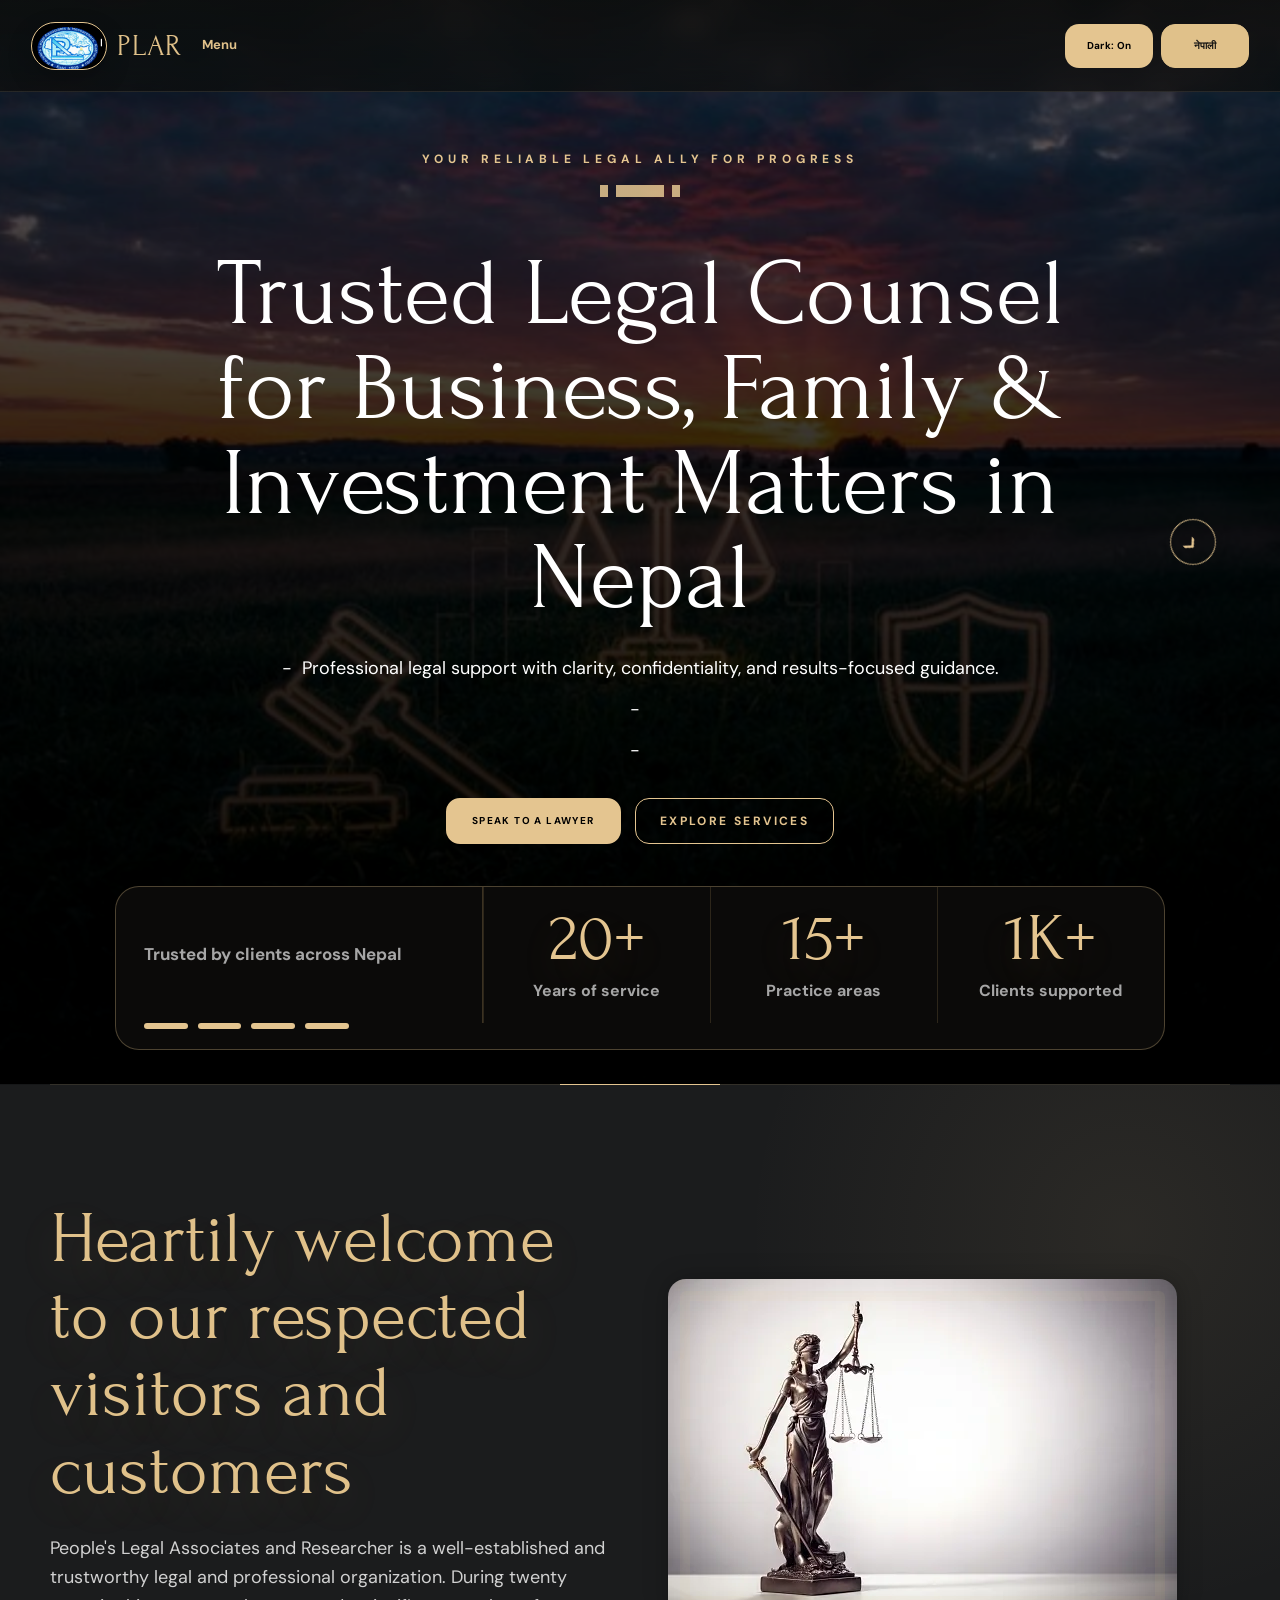
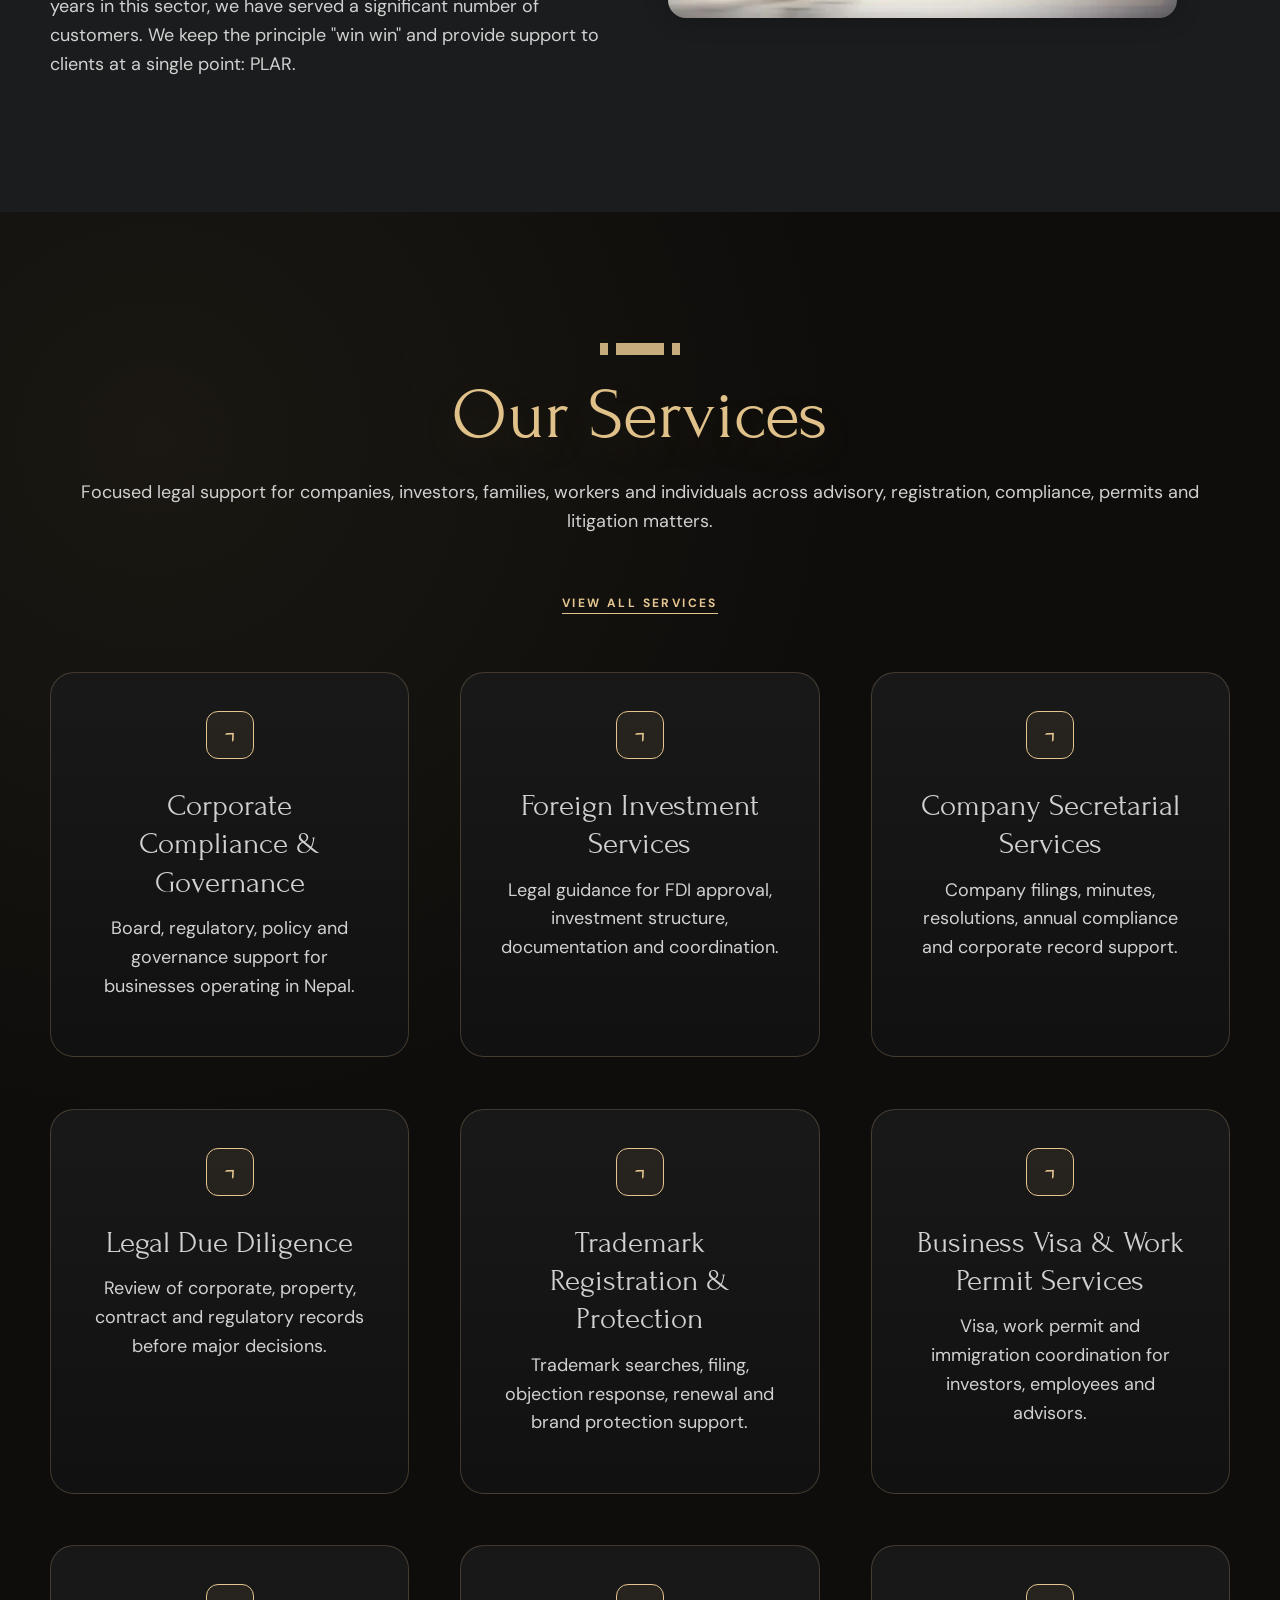
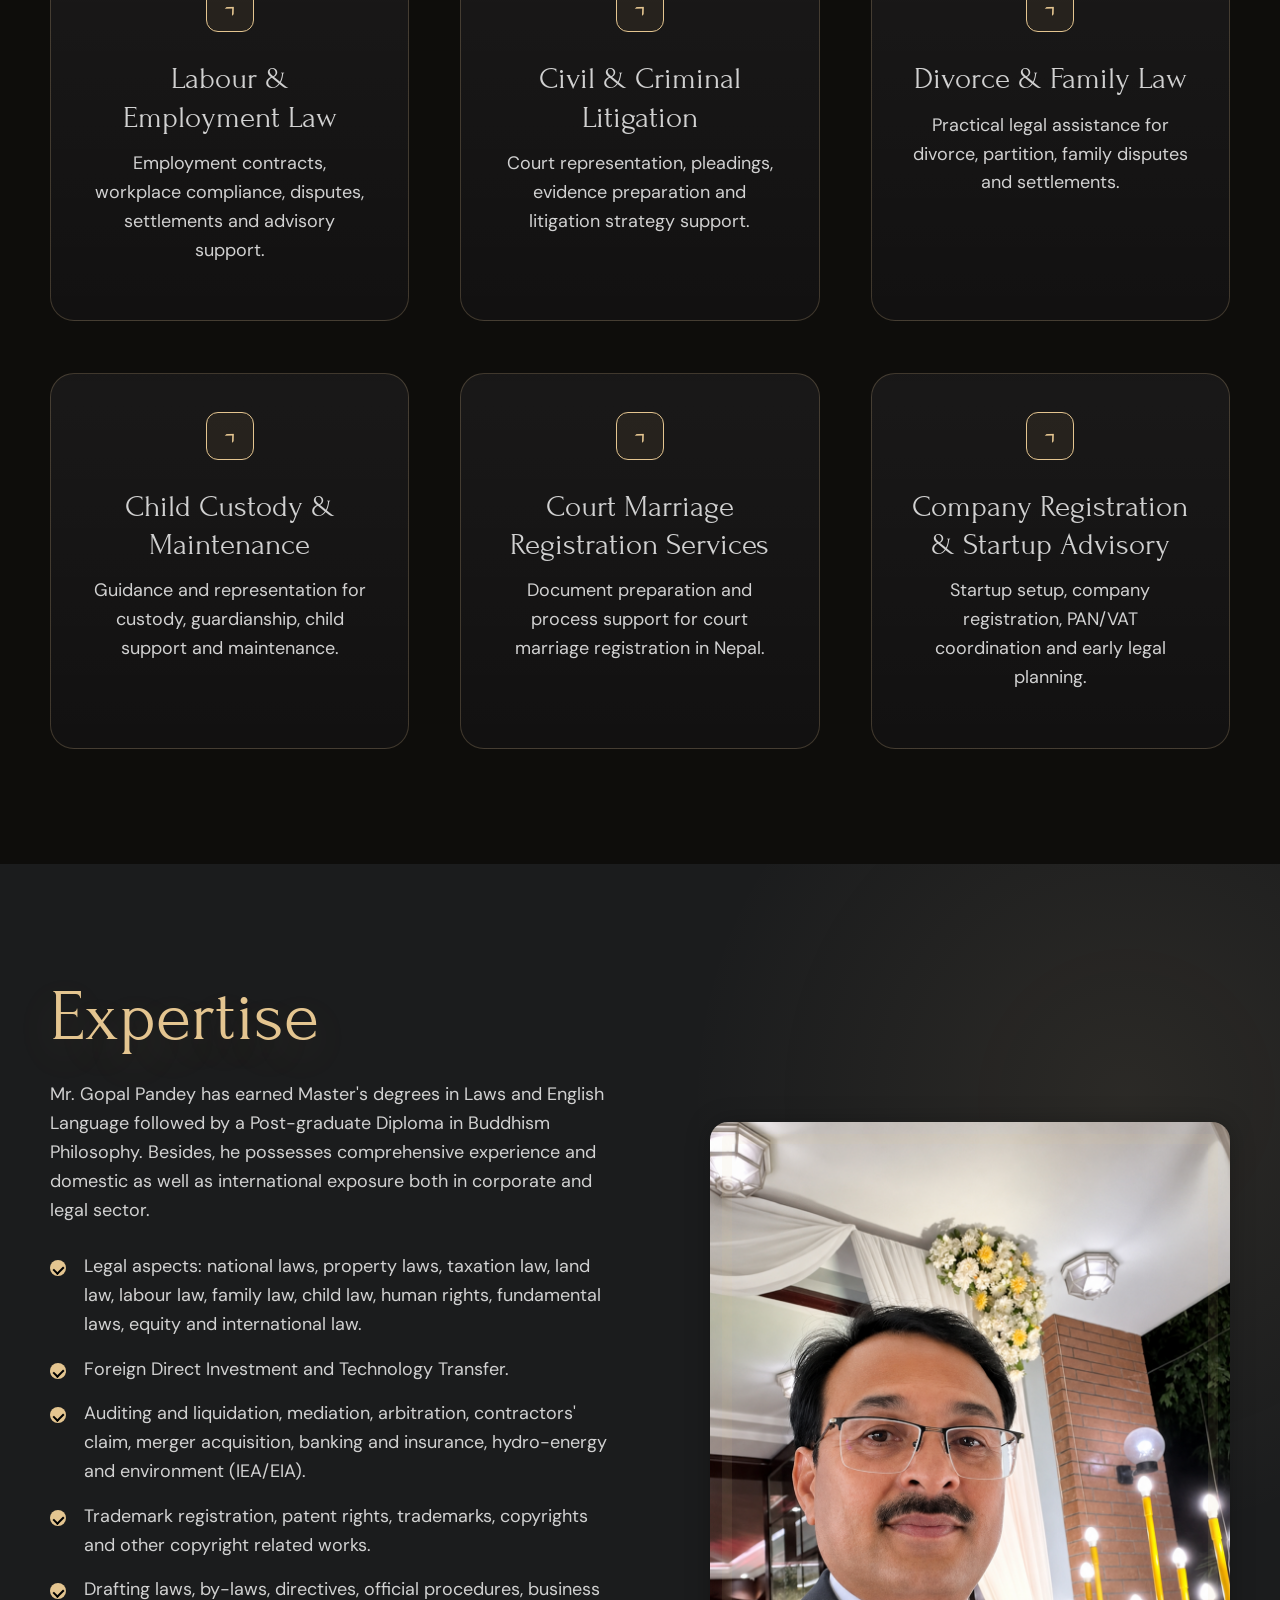
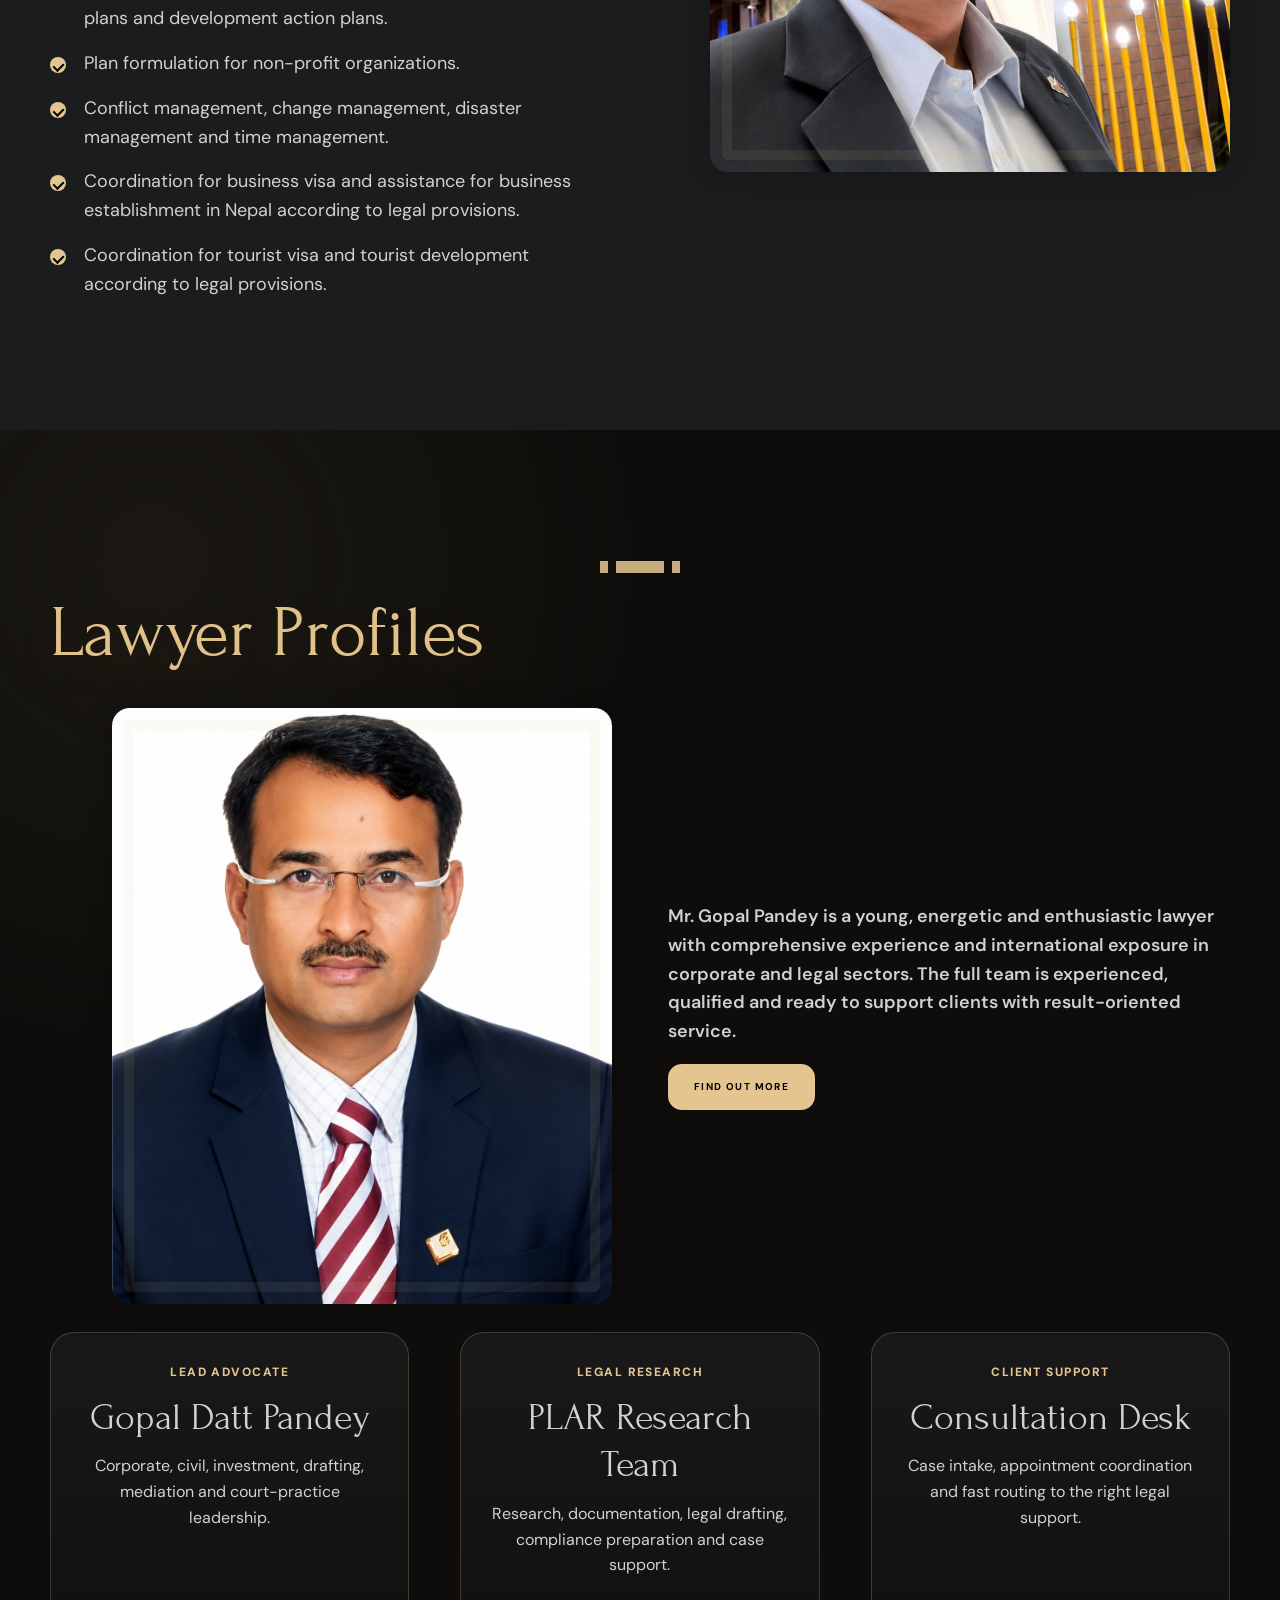
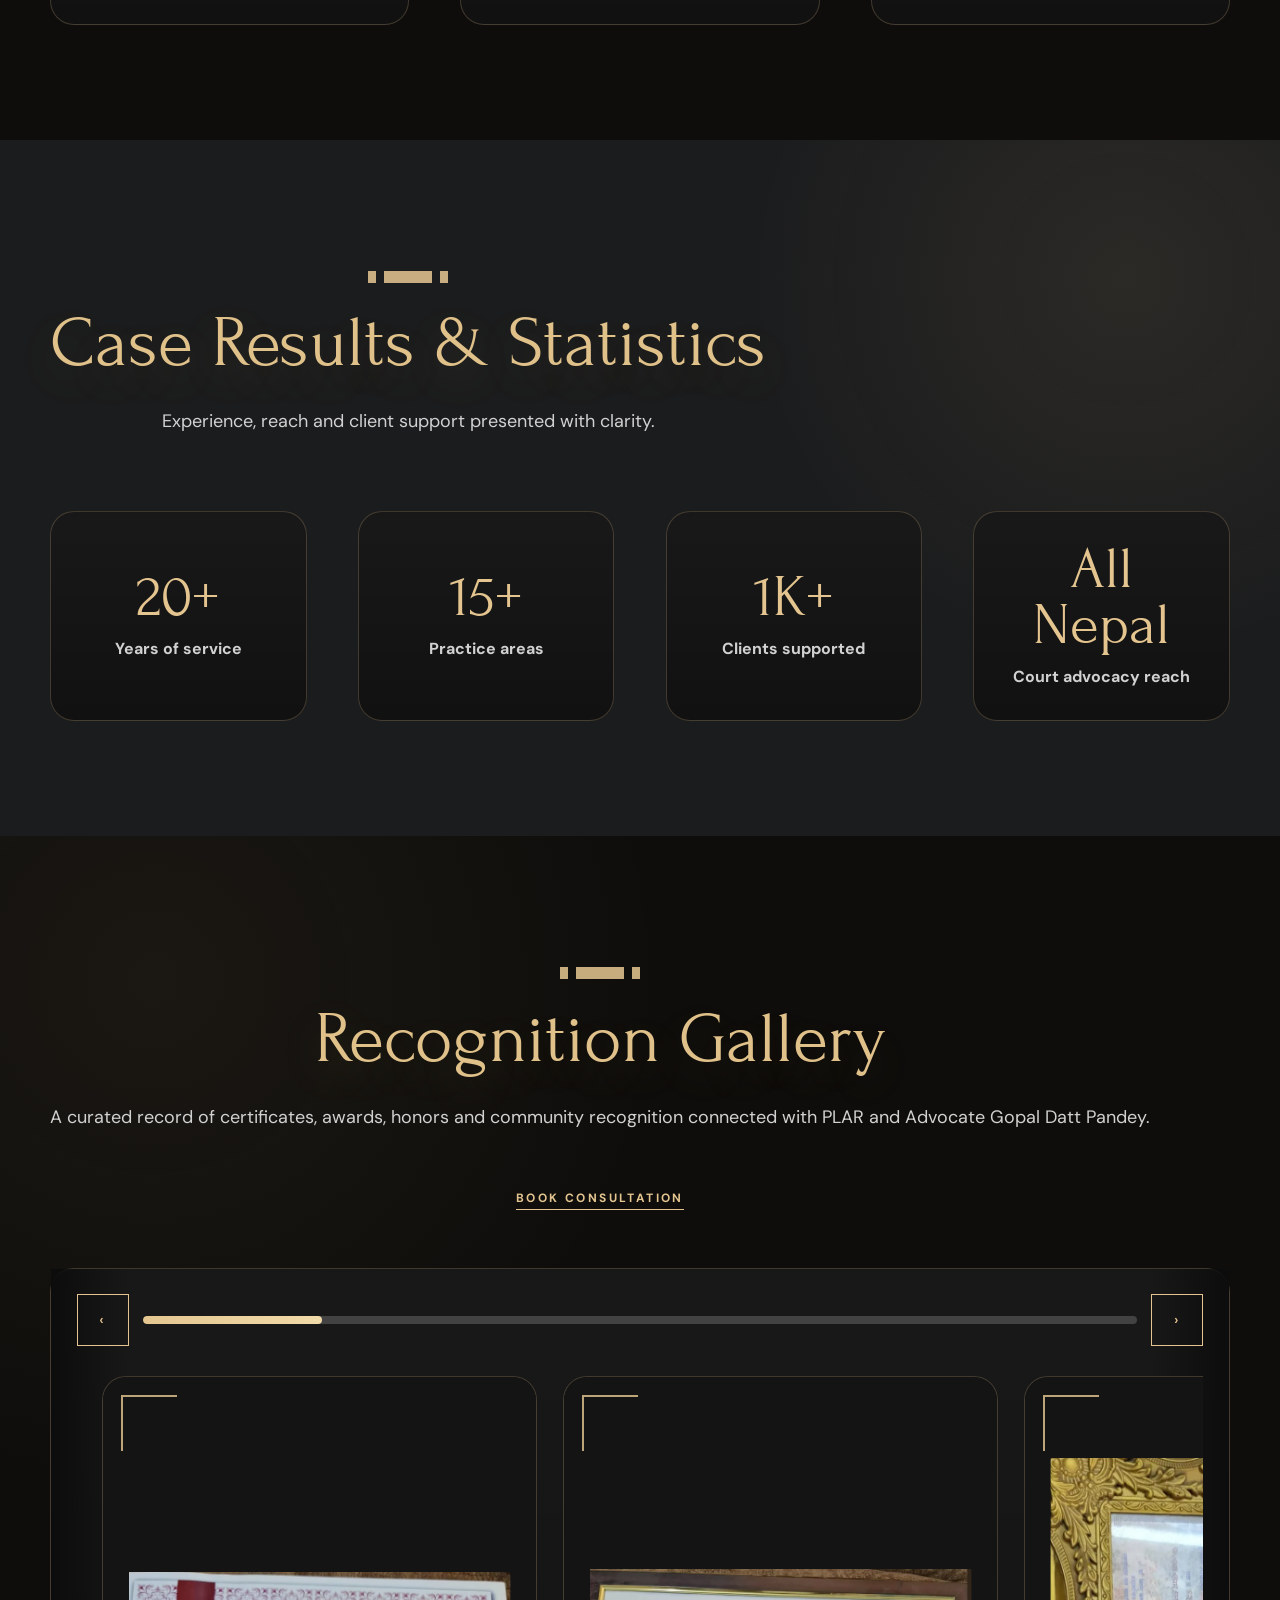
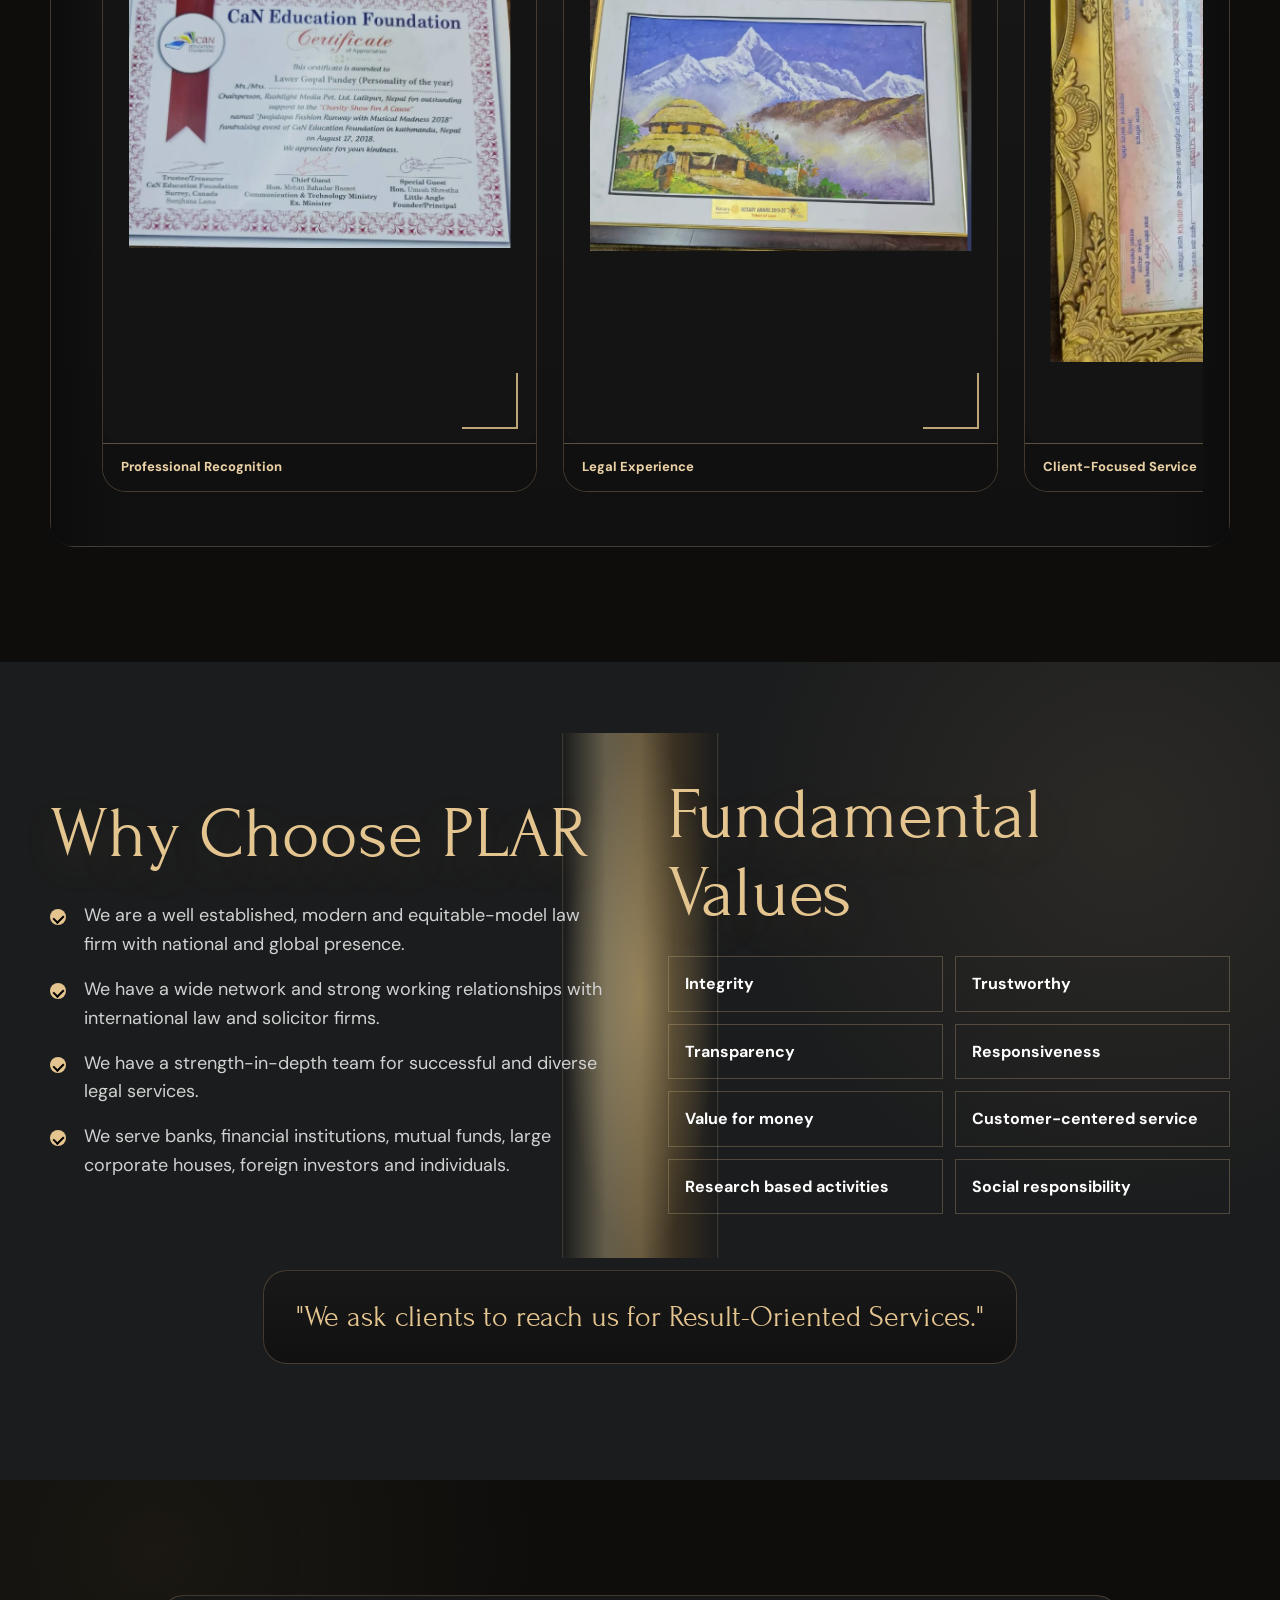
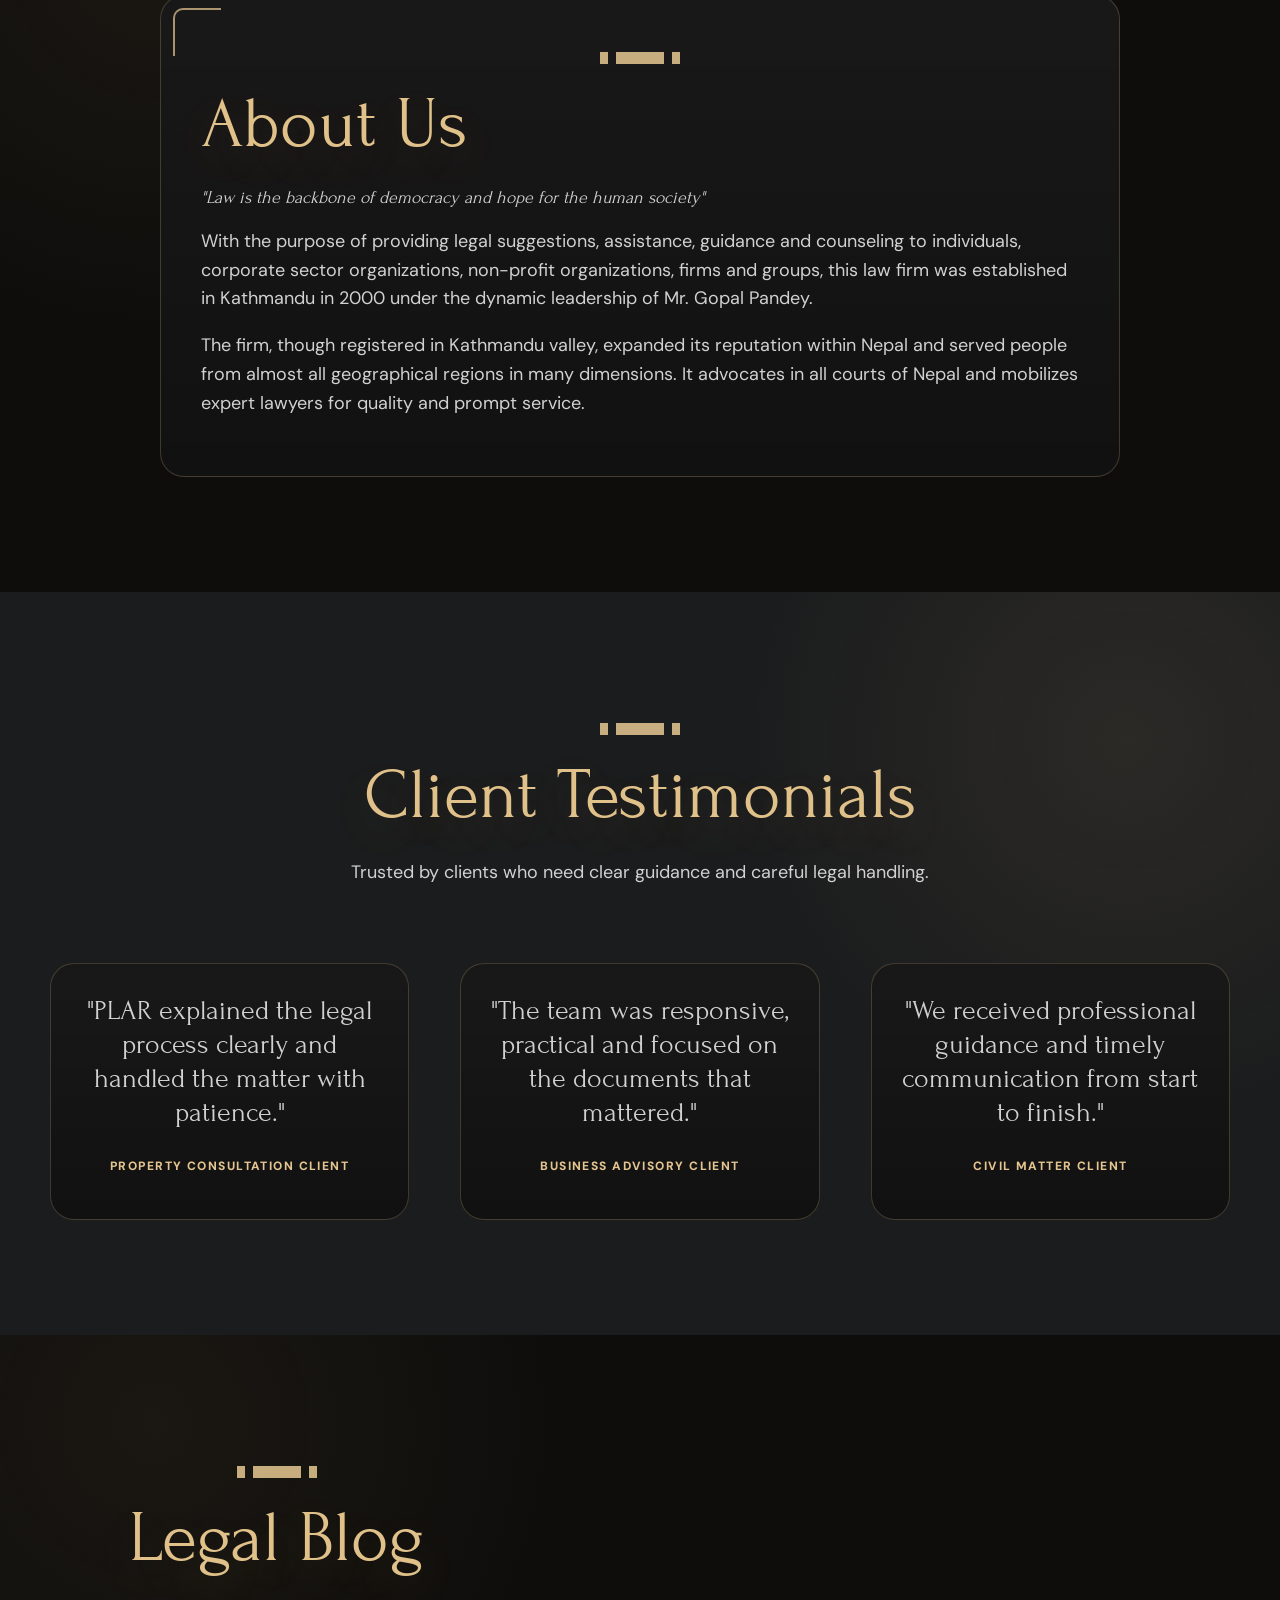
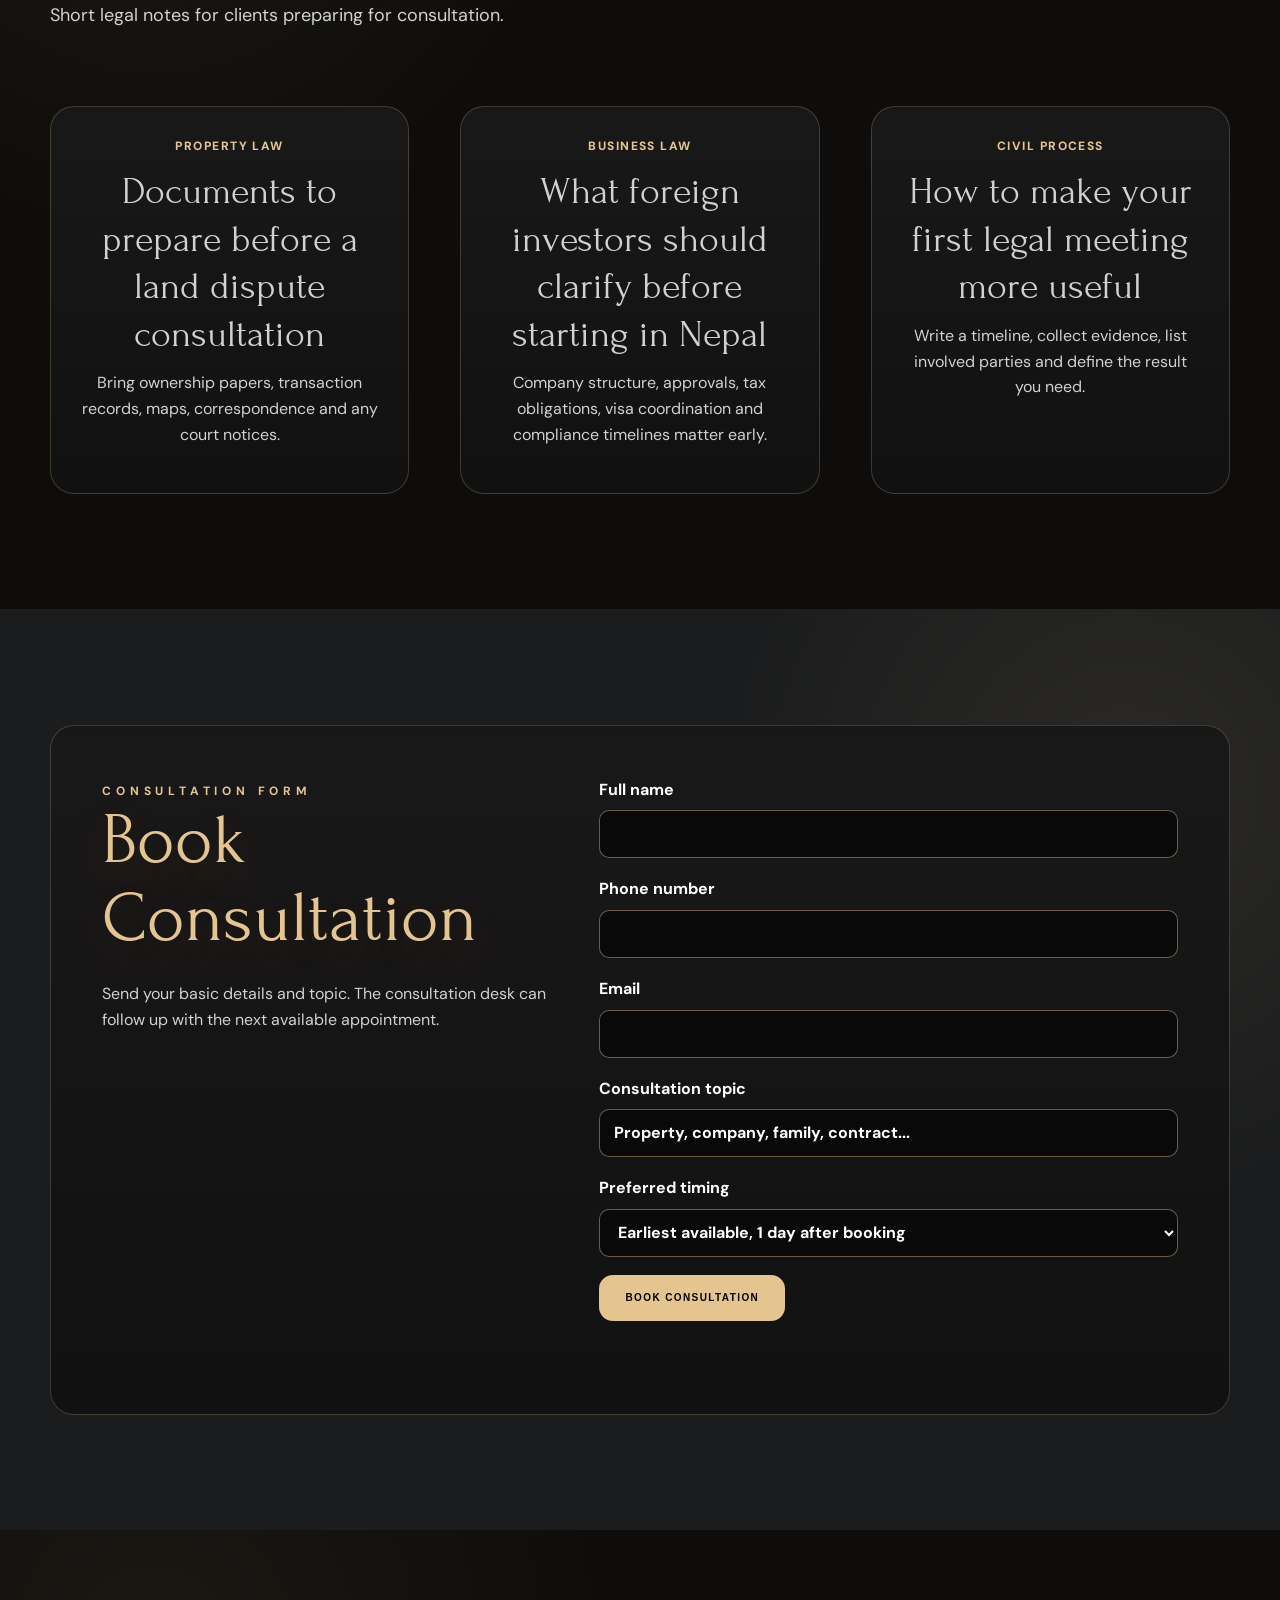
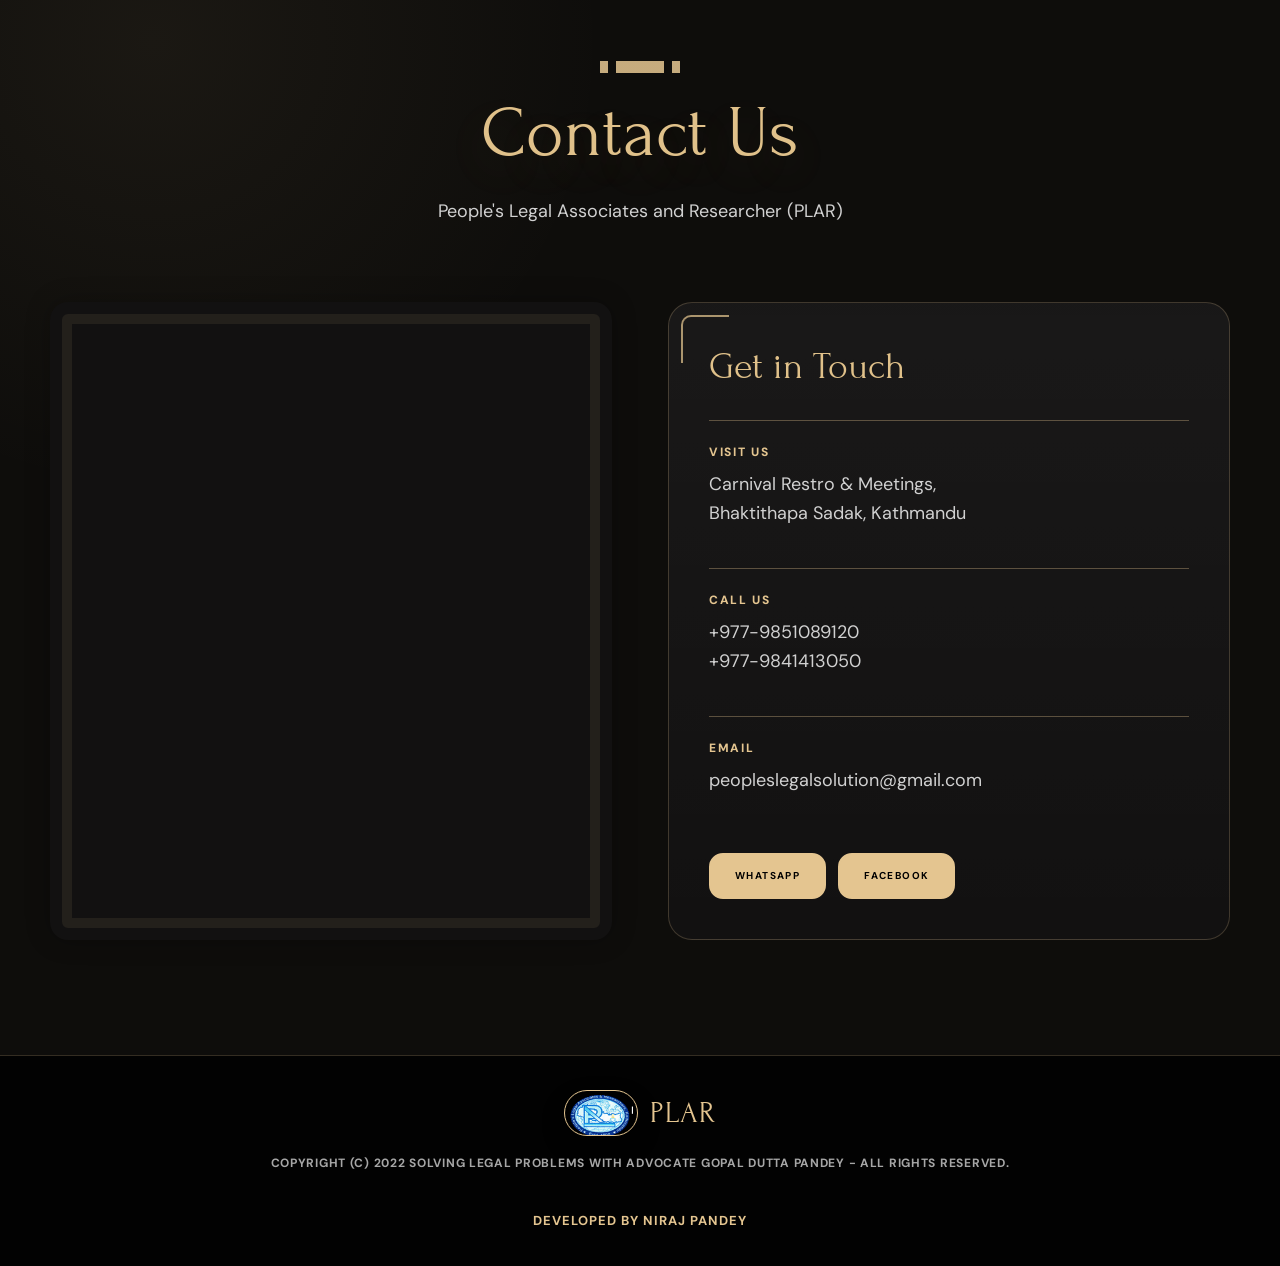
==== commit 4bad7ff5: "Fix homepage dark mode button click target" ====
--- a/index.html
+++ b/index.html
@@ -18,7 +18,7 @@
   <link rel="preconnect" href="https://fonts.gstatic.com" crossorigin>
   <link rel="preload" as="image" href="public/home/1.jpg" fetchpriority="high">
   <link href="https://fonts.googleapis.com/css2?family=DM+Sans:wght@400;700&family=Forum&family=Inter:wght@400;500;600;700;800&family=Playfair+Display:wght@500;600;700&display=swap" rel="stylesheet">
-  <link rel="stylesheet" href="css/legal.css?v=28">
+  <link rel="stylesheet" href="css/legal.css?v=31">
 </head>
 <body data-theme="light">
   <header class="site-header">
@@ -769,6 +769,7 @@
     const galleryPrev = document.querySelector("[data-gallery-prev]");
     const galleryNext = document.querySelector("[data-gallery-next]");
     const galleryProgress = document.querySelector(".gallery-rail span");
+    const sectionLinks = [...document.querySelectorAll(".site-nav a[href^=\"#\"]")];
     let activeHeroSlide = 0;
 
     function applyLanguage(lang) {
@@ -817,14 +818,23 @@
       });
     }
 
-    menuToggle.addEventListener("click", () => nav.classList.toggle("is-open"));
-    langToggle.addEventListener("click", () => {
+    menuToggle?.addEventListener("click", () => nav?.classList.toggle("is-open"));
+    sectionLinks.forEach((link) => {
+      link.addEventListener("click", () => {
+        nav?.classList.remove("is-open");
+        applyTheme(localStorage.getItem("plar-theme") || body.dataset.theme || "dark", false);
+      });
+    });
+    window.addEventListener("hashchange", () => {
+      applyTheme(localStorage.getItem("plar-theme") || body.dataset.theme || "dark", false);
+    });
+    langToggle?.addEventListener("click", () => {
       applyLanguage(body.dataset.lang === "ne" ? "en" : "ne");
     });
     themeToggle?.addEventListener("click", () => {
-      applyTheme(body.dataset.theme === "dark" ? "light" : "dark", !previewMode);
+      applyTheme(body.dataset.theme === "dark" ? "light" : "dark");
     });
-    heroNext.addEventListener("click", () => showHeroSlide(activeHeroSlide + 1));
+    heroNext?.addEventListener("click", () => showHeroSlide(activeHeroSlide + 1));
     heroDots.forEach((dot, index) => {
       dot.addEventListener("click", () => showHeroSlide(index));
     });
--- a/css/legal.css
+++ b/css/legal.css
@@ -2879,6 +2879,7 @@
 body[data-theme="light"] .primary-button,
 body[data-theme="light"] .header-cta,
 body[data-theme="light"] .dark-button,
+body[data-theme="light"] .theme-toggle,
 body[data-theme="light"] .theme-toggle.is-active {
   border-color: #c9a86a;
   background: #c9a86a;
@@ -3015,6 +3016,48 @@
   color: #e0c18a;
 }
 
+/* Final light-mode correction: Dark: Off should visibly leave the dark palette. */
+body[data-theme="light"] .site-header {
+  background: rgba(255, 248, 237, 0.9);
+  border-bottom-color: rgba(139, 106, 55, 0.34);
+  box-shadow: 0 14px 34px rgba(72, 43, 8, 0.12);
+}
+
+body[data-theme="light"] .hero {
+  background:
+    radial-gradient(circle at 16% 18%, rgba(255, 255, 255, 0.48), transparent 28%),
+    linear-gradient(135deg, #f7e8cf 0%, #d7b47f 55%, #b98b4b 100%);
+  box-shadow: 0 30px 80px rgba(72, 43, 8, 0.18);
+}
+
+body[data-theme="light"] .hero-shell {
+  background: #fff8ed;
+  box-shadow: 0 28px 70px rgba(72, 43, 8, 0.22);
+}
+
+body[data-theme="light"] .hero-scrim {
+  background:
+    linear-gradient(90deg, rgba(255, 248, 237, 0.92) 0%, rgba(255, 248, 237, 0.72) 45%, rgba(255, 248, 237, 0.9) 100%),
+    linear-gradient(0deg, rgba(247, 232, 207, 0.72), rgba(247, 232, 207, 0.34));
+}
+
+body[data-theme="light"] .hero-scrim::after {
+  background: linear-gradient(90deg, transparent 0 38%, rgba(255, 248, 237, 0.72) 58%, rgba(255, 248, 237, 0.92) 100%);
+}
+
+body[data-theme="light"] .hero-content h1,
+body[data-theme="light"] .hero-points {
+  color: #111111;
+}
+
+body[data-theme="light"] .hero-kicker,
+body[data-theme="light"] .site-header .brand-text,
+body[data-theme="light"] .site-header .site-nav a,
+body[data-theme="light"] .site-header .menu-toggle {
+  color: #7a4f13;
+  text-shadow: none;
+}
+
 /* Final polish: softened premium edges. */
 .theme-toggle,
 .language-toggle,
@@ -3073,3 +3116,34 @@
     border-radius: 12px;
   }
 }
+
+/* Keep header controls above the hero art so the theme button remains clickable on every home section. */
+.site-header {
+  z-index: 10000;
+  pointer-events: auto;
+  isolation: isolate;
+}
+
+.site-actions {
+  position: relative;
+  z-index: 10001;
+  pointer-events: auto;
+}
+
+.site-actions .theme-toggle,
+.site-actions .language-toggle,
+.site-actions .header-cta,
+.site-nav a,
+.brand,
+.menu-toggle {
+  position: relative;
+  z-index: 10002;
+  pointer-events: auto;
+}
+
+.hero-stage,
+.hero-stage::before,
+.hero-scrim,
+.hero-scrim::after {
+  pointer-events: none;
+}
